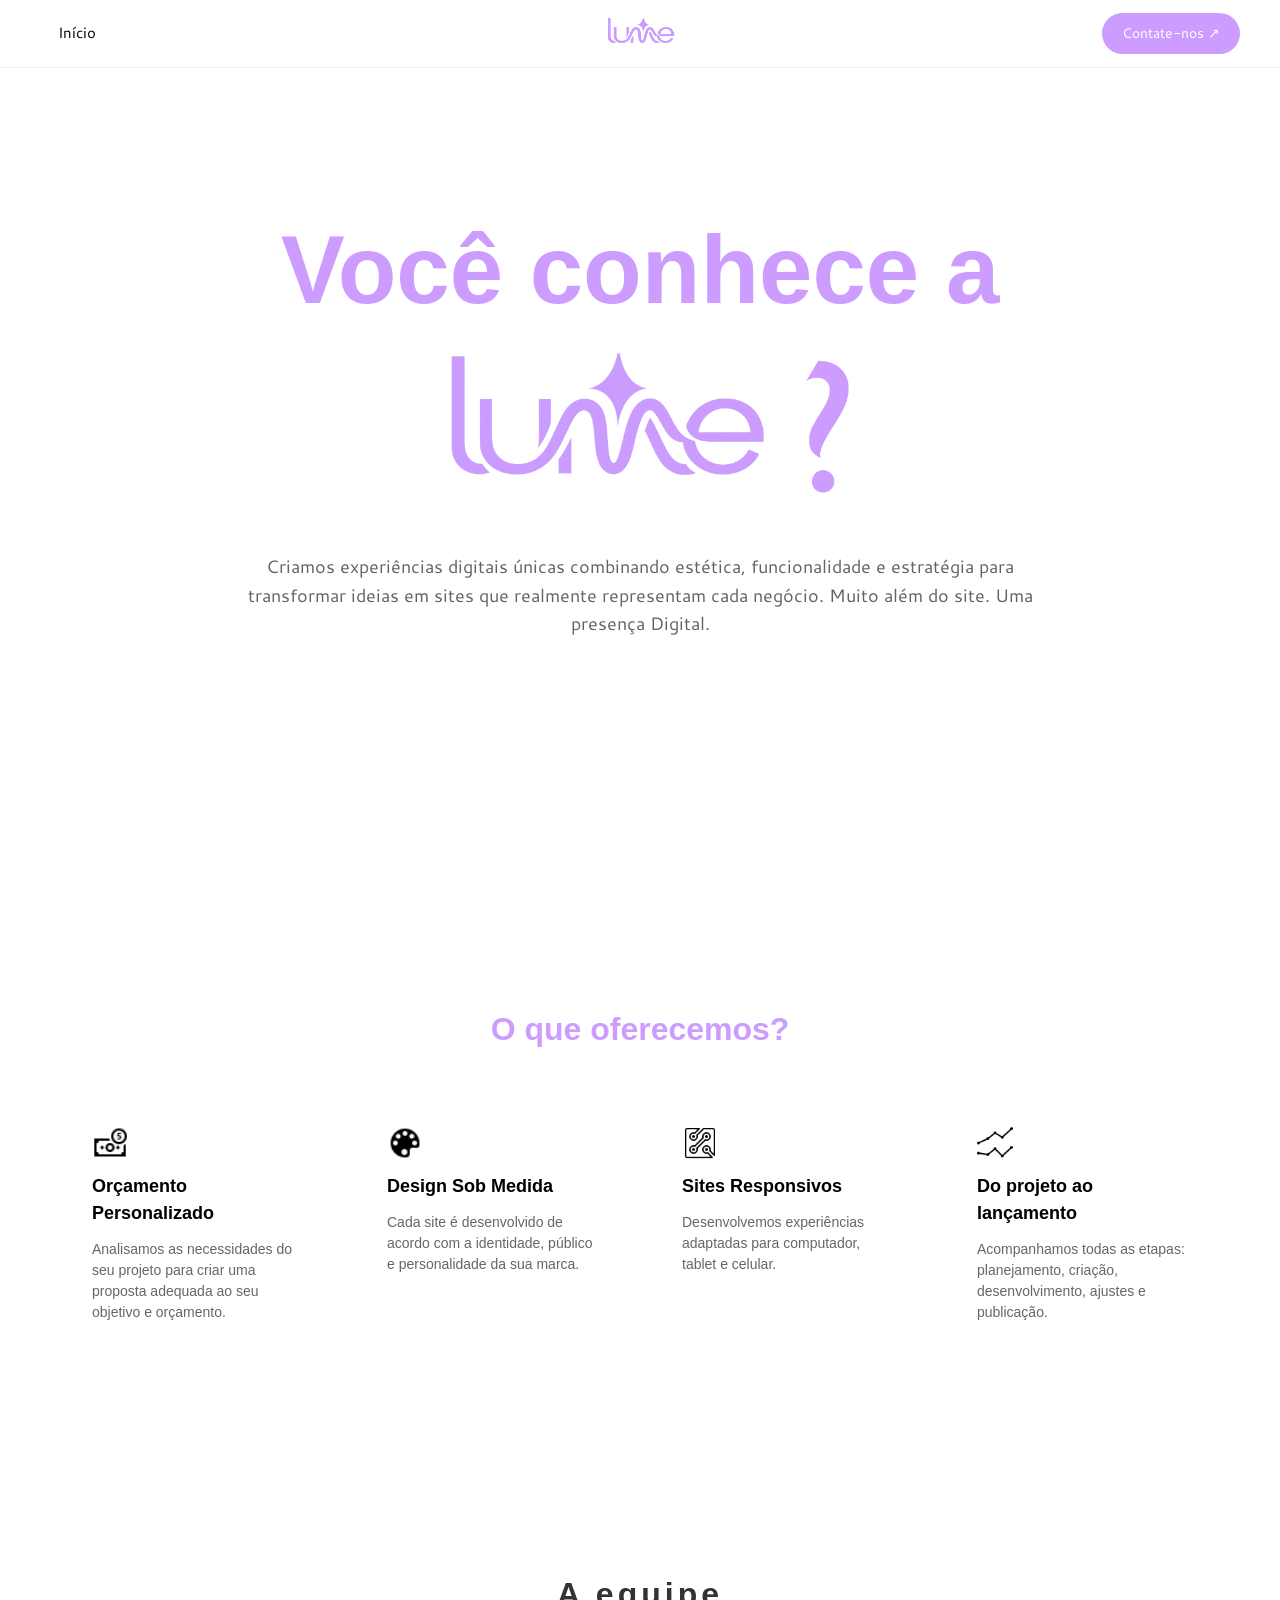
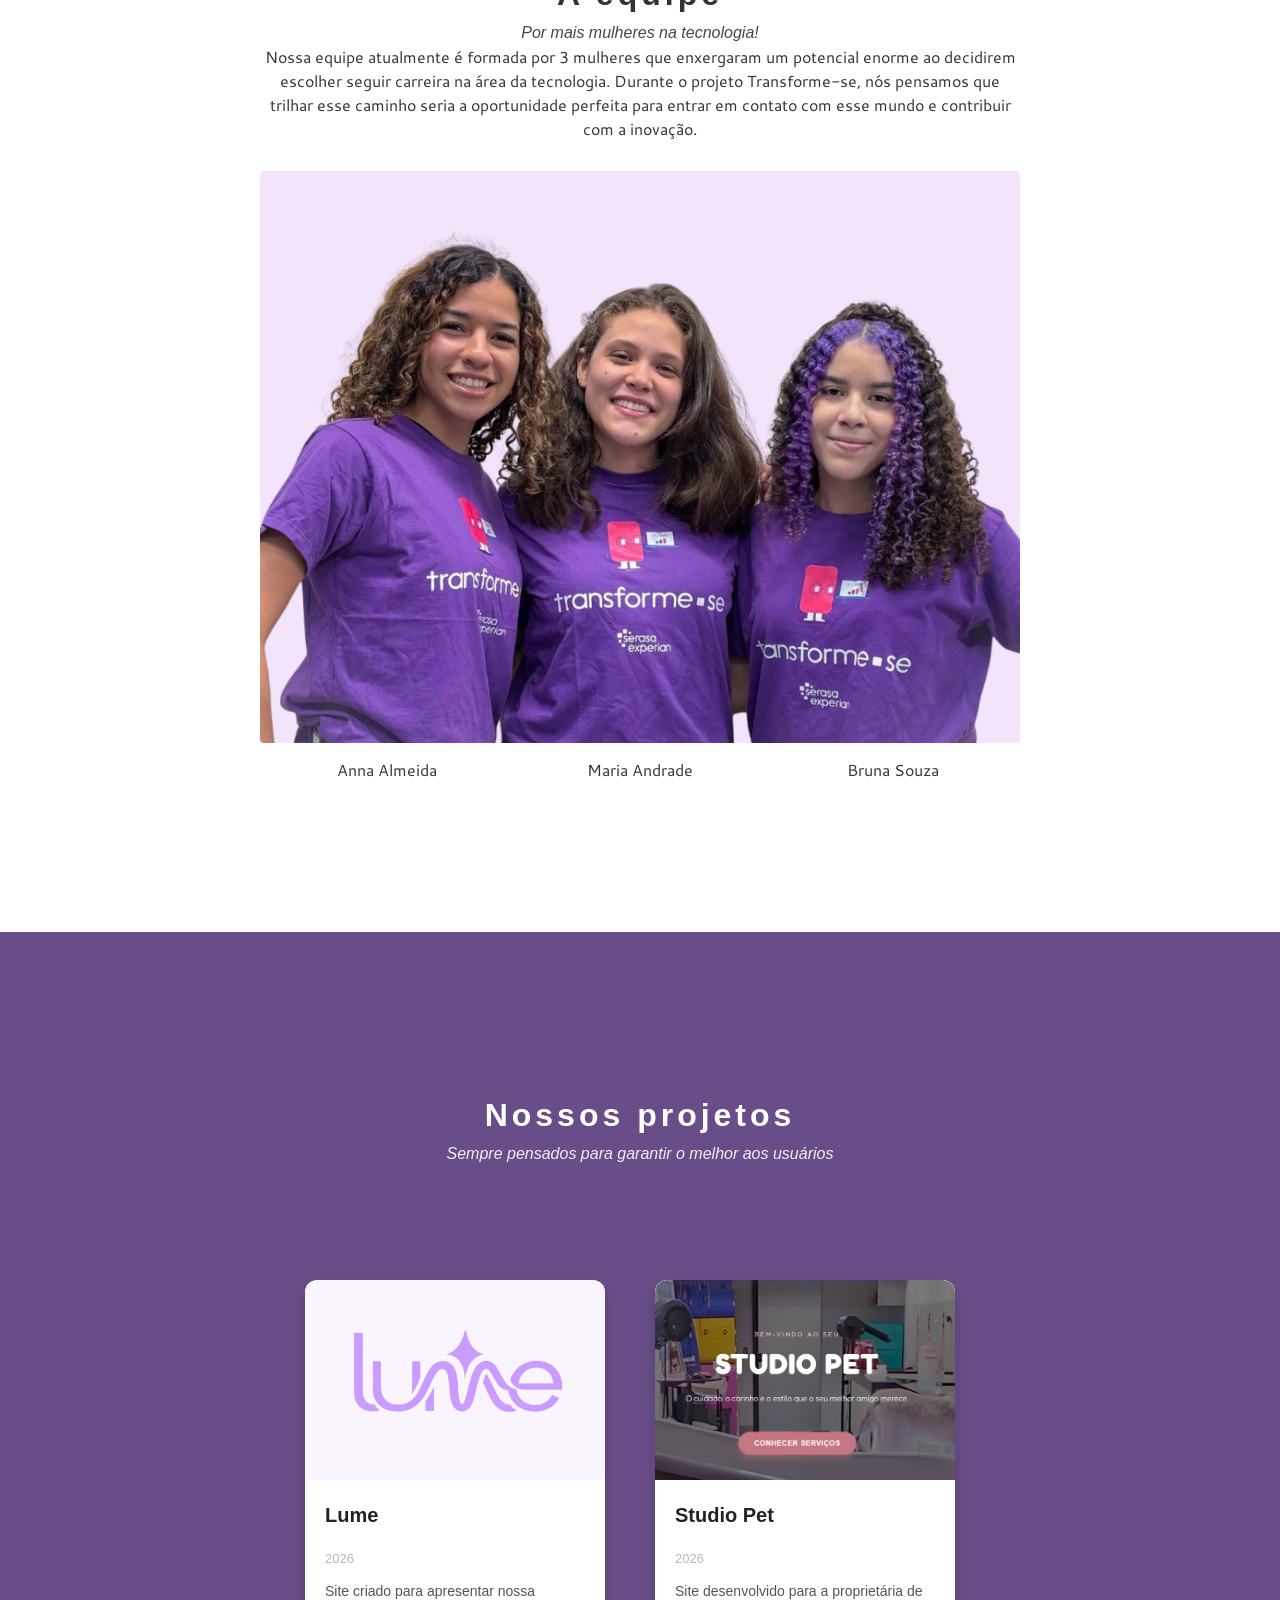
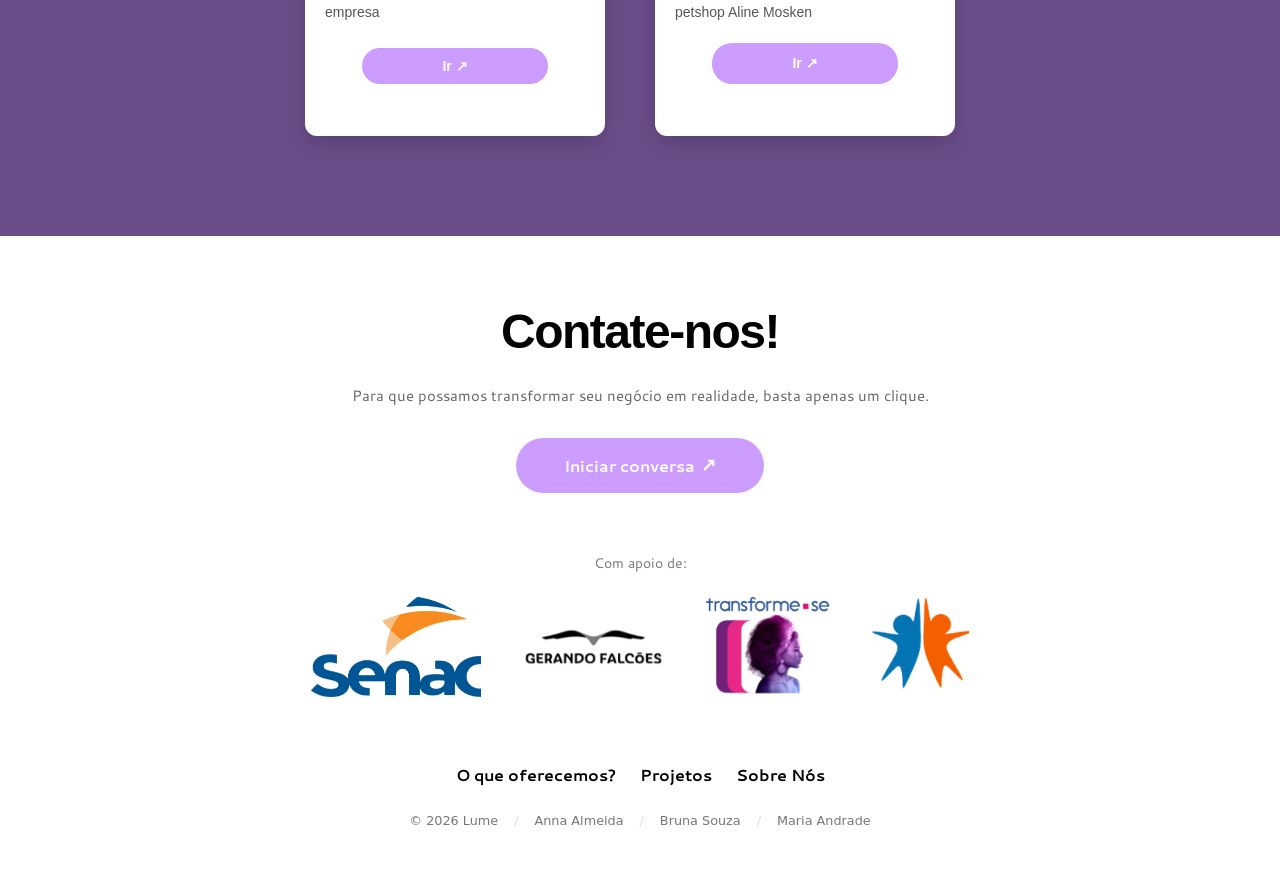
==== index.html @ e041a71d "att" ====
<!DOCTYPE html>
<html lang="pt-br">
<head>
    <meta charset="UTF-8">
    <meta name="viewport" content="width=device-width, initial-scale=1.0">
    <title>Lume</title>
    <link rel="stylesheet" href="css/band.css">
    <link rel="stylesheet" href="css/banner.css">
    <link rel="stylesheet" href="css/card.css">
    <link rel="stylesheet" href="css/contact.css">
    <link rel="stylesheet" href="css/footer.css">
    <link rel="stylesheet" href="css/navbar.css">
    <link rel="stylesheet" href="css/style.css">
    <link rel="stylesheet" href="css/tour.css">
    <link rel="stylesheet" href="css/topicos.css">
    <link rel="stylesheet" href="css/scroll.css">
    <link rel="shortcut icon" href="imagens/IMG_0453.png" type="image/x-icon">
</head>
<body>
    <header class="navbar">
        <nav class="navnav">
            <div class="nav-lado nav-esquerda">
            <a href="#home" class="nav-item">Início</a>
            </div>
            <div class="nav-logo">
                <img src="imagens/lumelogo.png" alt="">
            </div>
            <div class="nav-lado nav-direita">
            <a href="contact.html" class="nav-item1">Contate-nos &nearr;</a>
            </div>
        </nav>
    </header>
      <section id="home" class="hero">
      <div class="hero-caption">
        <h1 class="titulos titulo1">
          Você conhece a 
          <span class="logoInterroga">
            <img src="imagens/lumelogo.png" alt="Lume">
            <img src="imagens/d0b066af-da40-4470-be90-8e5a62695613.png" alt="interrogação" class="interrogacao">
          </span>
        </h1>
        <p class="textinhos">
          Criamos experiências digitais únicas combinando estética, funcionalidade e estratégia para transformar ideias em sites que realmente representam cada negócio.
Muito além do site. Uma presença Digital.
        </p>
      </div>
    </section>


      <br>
      <br>
      <br>

    <section class="seccao-topicos">
    <h2 class="titulo-topicos" id="servicos">O que oferecemos?</h2>
    
   <div class="topicos-container">

  <div class="topico">
    <img src="imagens/icons8-dinheiro-32.png" alt="Orçamento" class="topico-imagem">
    <h3>Orçamento Personalizado</h3>
    <p>Analisamos as necessidades do seu projeto para criar uma proposta adequada ao seu objetivo e orçamento.</p>
  </div>

  <div class="topico">
    <img src="imagens/icons8-paleta-de-pintura-30.png" alt="Design" class="topico-imagem">
    <h3>Design Sob Medida</h3>
    <p>Cada site é desenvolvido de acordo com a identidade, público e personalidade da sua marca.</p>
  </div>

  <div class="topico">
    <img src="imagens/icons8-circuito-50.png" alt="Responsivo" class="topico-imagem">
    <h3>Sites Responsivos</h3>
    <p>Desenvolvemos experiências adaptadas para computador, tablet e celular.</p>
  </div>

  <div class="topico">
    <img src="imagens/icons8-gráfico-de-linha-50.png" alt="Lançamento" class="topico-imagem">
    <h3>Do projeto ao lançamento</h3>
    <p>Acompanhamos todas as etapas: planejamento, criação, desenvolvimento, ajustes e publicação.</p>
  </div>

</div>
</section>

    <section id="sobre" class="section-container">
    <h2 class="section-title">A equipe</h2>
    <p class="section-subtitle">Por mais mulheres na tecnologia!</p>
    <p class="about-text">Nossa equipe atualmente é formada por 3 mulheres que enxergaram um potencial enorme ao decidirem escolher seguir carreira na área da tecnologia. Durante o projeto Transforme-se, nós pensamos que trilhar esse caminho seria a oportunidade perfeita para entrar em contato com esse mundo e contribuir com a inovação.</p>
    
    <div class="members-grid">
        <div class="member-card">
              <img src="imagens/equipe02.png" alt="">
        </div>
        
        <div class="member-names">
            <span>Anna Almeida</span>
            <span>Maria Andrade</span>
            <span>Bruna Souza</span>
        </div>
    </div>
</section>





 <section id="projetos" class="section-tour">
    <div class="section-container">
         <h2 class="section-title text-white">Nossos projetos</h2>
         <p class="section-subtitle text-white">Sempre pensados para garantir o melhor aos usuários</p>
    </div>
    <div class="places-grid">
        <div class="place-card">
            <div class="img-container">
                <img src="imagens/Design sem nome.png" alt="Lume" class="img-default">
                <img src="imagens/voceestaaqui.png" alt="Lume Hover" class="img-hover">
            </div>
            <div class="place-info">
                <h4>Lume</h4>
                <p class="place-date">2026</p>
                <p>Site criado para apresentar nossa empresa</p>
                <button class="btn">Ir &nearr;</button>
            </div>
        </div>

        <div class="place-card">
            <div class="img-container">
                <img src="imagens/studiopetlogo.png" alt="Studio Pet" class="img-default">
                <img src="imagens/Mídia.jpg" alt="Studio Pet Hover" class="img-hover">
            </div>
            <div class="place-info">
                <h4>Studio Pet</h4>
                <p class="place-date">2026</p>
                <p>Site desenvolvido para a proprietária de petshop Aline Mosken </p>
                <a href="https://madumariaa.github.io/PI-Senac-Transforme-se/" class="btn">Ir &nearr;</a>
            </div>
        </div>
    </div>
</section>
        </div>
    </section>
   
    </section>
    <footer class="footer-container">
 
  <div class="cta-section">
    <h2 class="title">Contate-nos!</h2>
    <p class="subtitle">
      Para que possamos transformar seu negócio em realidade, basta apenas um clique.
    </p>
    <a href="contact.html" class="btn-chat">
      Iniciar conversa <span class="arrow">↗</span>
    </a>
  </div>


  <div class="sponsors-section">
    <p class="sponsors-title">Com apoio de:</p>
    <div class="sponsors-logos">
     
      <a href="https://www.sp.senac.br/">
  <img src="imagens/Senac_logo.svg.webp" alt="Senac">
      </a>

      <a href="https://doe.gerandofalcoes.com">
  <img src="imagens/Design-sem-nome-40.png" alt="Gerando Falcões">
      </a>

      <a href="https://www.serasaexperian.com.br/transforme-se/">
  <img src="imagens/transforme-se-banner.webp" alt="Transforme-se">
      </a>

      <a href="https://www.vivendadacrianca.com.br/">
  <img src="imagens/logo.png" alt="Vivenda da Criança">
      </a>

    </div>
  </div>

 

  <nav class="footer-nav">
    <a href="#servicos">O que oferecemos?</a>
    <a href="#projetos">Projetos</a>
    <a href="#sobre">Sobre Nós</a>
  </nav>

    <footer class="footer-bar">
      <p class="copyright">© 2026 Lume</p>
      <span class="separator">/</span>
      <div class="credits">
        <a href="https://www.linkedin.com/in/anna-vit%C3%B3ria" target="_blank" rel="noopener noreferrer">Anna Almeida</a>
        <a href="https://www.linkedin.com/in/bruna-souza-ba2079432?utm_source=share_via&utm_content=profile&utm_medium=member_ios" target="_blank" rel="noopener noreferrer">Bruna Souza</a>
        <a href="https://www.linkedin.com/in/madu-la/" target="_blank" rel="noopener noreferrer">Maria Andrade</a>
      </div>
    </footer>

</footer>
</body>
</html>
---- css/band.css ----
.section-container {
    max-width: 800px;
    margin: auto;
    padding: 64px 16px;
    text-align: center;
}

.section-title {
    text-align: center;
    letter-spacing: 4px;
    font-size: 30px;
    font-weight: 400;
    font-weight: bold;
}

.section-subtitle {
    text-align: center;
    font-style: italic;
    opacity: 0.6;
    margin: 15px 0;
}

.about-text {
    margin-bottom: 30px;
}

.member-card {
    position: relative;
    width: 100%;
    margin-top: 15px;
    border-radius: 4px;
    overflow: hidden;
    background: none;
}

.member-card img {
    width: 100%;
    height: auto;
    display: block;
    object-fit: cover;
}

.member-card::after {
    content: "";
    position: absolute;
    top: 0;
    left: 0;
    width: 100%;
    height: 100%;
    background: url("../imagens/equipe01.png") no-repeat center / cover;
    opacity: 0;
    transition: opacity 0.4s ease-in-out;
}

.member-card:hover::after {
    opacity: 1;
}

.member-names {
    display: flex;
    justify-content: space-between;
    margin-top: 15px;
}

.member-names span {
    flex: 1;
    text-align: center;
    font-size: 16px;
    font-weight: 500;
}

/* mobile */
@media (max-width: 768px) {
    .section-container {
        padding: 32px 16px;
    }

    .member-names span {
        font-size: 14px;
    }
}
---- css/banner.css ----
.hero {
  background-size: cover;
  min-height: 85vh;
  display: flex;
  justify-content: center;
  align-items: center;
  padding: 60px 20px;
}

.hero-caption {
  color: #000000;
  text-align: center;
  max-width: 1200px;
  width: 100%;
}

.titulos {
  color: #CC9CFF;
  font-family: Arial, sans-serif;
  text-align: center;
}

.titulo1 {
  font-size: 96px;
  margin: 0 0 10px 0;
  line-height: 1.1;
  font-weight: bold;
}

.logoInterroga {
  font-family: Arial, sans-serif;
  color: #CC9CFF;
  display: flex;
  justify-content: center;
  align-items: center;
  gap: 16px;
}

.logoInterroga img:not(.interrogacao) {
  height: 200px;
  width: auto;
  display: block;
}

.logoInterroga img.interrogacao {
  height: 140px; 
  width: auto;
  display: block;
}

.textinhos {
  color: #636363;
  font-size: 18px;
  max-width: 850px;
  margin: 25px auto 0;
  line-height: 1.6;
  text-align: center;
}


/* mobile section */

@media screen and (max-width: 768px) {
  .hero {
    min-height: auto;
    padding: 40px 16px;
  }

  .titulo1 {
    font-size: 32px;
    margin-bottom: 8px;
  }

  .logoInterroga {
    gap: 8px;
    margin: 8px auto;
  }

  .logoInterroga img:not(.interrogacao) {
    height: 80px;
  }

  .logoInterroga img.interrogacao {
    height: 50px;
  }

  .textinhos {
    font-size: 14px;
    margin-top: 16px;
    padding: 0 10px;
  }
}
---- css/card.css ----
.places-grid{
    max-width: 800px;
    margin: auto;
    display: flex;
    gap: 16px;
}

.place-card{
    background-color: #fff;
    color: #000;
    width: 300px;
}

.place-card img{
    width: 100%;
}

.place-card img:hover{
    opacity: 0.6;
}

.place-info{
    padding: 15px;
}

.place-date{
    opacity: 0.6;
    margin: 15px 0;
}

.btn{
    background-color: #000;
    color: #fff;
    border: none;
    padding: 8px 16px;
    margin-top: 15px;
    cursor: pointer;
    text-decoration: none;
}

.btn:hover{
    background-color: #ccc;
    color: #000;
}
---- css/contact.css ----
* {
  box-sizing: border-box;
  margin: 0;
  padding: 0;
}

body {
  font-family: Arial, sans-serif;
  background-color: #ffffff;
  color: #333333;
}

.container {
  max-width: 1200px;
  margin: 0 auto;
  padding: 80px 20px;
  text-align: center;
}

.titulo {
  font-size: 64px;
  color: #000000;
  margin-bottom: 8px;
}

.subtitulo {
  font-size: 15px;
  color: #666666;
  margin-bottom: 40px;
}

.cartao-contato {
  display: flex;
  gap: 40px;
  align-items: flex-start;
}

.infoContato {
  flex: 1;
  padding: 32px;
  border-radius: 5px;
  transition: background-color 0.3s ease, transform 0.3s ease;
}

.infoContato:hover{
    background-color: #694D88;
    transform: scale(1.05)
}

.infoContato:hover p{
    color: #ffffff;
}
.infoContato p {
  font-size: 14px;
  color: #555555;
  margin-bottom: 12px;
  line-height: 1.5;
}

.infoContato p:last-child {
  margin-bottom: 0;
}

.formulario {
  flex: 2;
  display: flex;
  flex-direction: column;
  gap: 16px;
}

.form-row {
  display: flex;
  gap: 16px;
}

.form-row input {
  flex: 1;
}

.formulario input {
  width: 100%;
  padding: 14px 16px;
  font-size: 14px;
  border: 1px solid #e0e0e0;
  border-radius: 5px;
  outline: none;
  transition: border-color 0.3s ease, box-shadow 0.3s ease;
}

.formulario input:focus {
  border-color: #694D88;
  box-shadow: 0 0 0 2px #694D88;;
}

.btn {
  background-color: #CC9CFF;
  width: 75%;
  margin: auto;
  margin-bottom: 32px;
  color: #ffffff;
  border: none;
  padding: 14px 28px;
  font-size: 14px;
  font-weight: bold;
  border-radius: 50px;
  cursor: pointer;
  transition: background-color 0.3s ease, color 0.3s ease;
}

.btn-right {
  align-self: flex-end;
}

.btn:hover {
  background-color: #694D88; 
  color: #ffffff;
}

@media (max-width: 768px) {
  .contact-grid {
    flex-direction: column;
  }
  
  .form-row {
    flex-direction: column;
  }

  .btn-right {
    width: 100%;
  }
}

.link-email {
  color: #CC9CFF;
  font-weight: bold;
  transition: color 0.3s ease, text-decoration 0.3s ease;
  cursor: pointer;
}

.link-email:hover {
  color: #111111;
  text-decoration: underline;
}
---- css/footer.css ----
@import url('https://fonts.googleapis.com/css2?family=Plus+Jakarta+Sans:wght@400;500;700;800&display=swap');

body {
  margin: 0;
  padding: 0;
  font-family: 'Plus Jakarta Sans', sans-serif;
  background-color: #ffffff;
}

.footer-container {
  display: flex;
  flex-direction: column;
  align-items: center;
  justify-content: center;
  padding: 60px 20px 40px;
  background-color: #ffffff;
  color: #1a1a1a;
  text-align: center;
}

.cta-section {
  display: flex;
  flex-direction: column;
  align-items: center;
  max-width: 600px;
  margin-bottom: 60px;
}

.cta-section .title {
  font-size: 3rem;
  font-family: Arial, sans-serif;
  letter-spacing: -1.5px;
  margin: 0 0 16px 0;
  color: #000000;
}

.cta-section .subtitle {
  font-size: 0.95rem;
  color: #666666;
  margin: 0 0 32px 0;
  line-height: 1.5;
}

.btn-chat {
  display: inline-flex;
  align-items: center;
  justify-content: center;
  gap: 6px;
  background-color: #CC9CFF;
  color: #ffffff;
  font-size: 1rem;
  font-weight: 700;
  padding: 14px 48px;
  border-radius: 50px;
  text-decoration: none;
  transition: background-color 0.3s ease, transform 0.2s ease;
}

.btn-chat:hover {
  background-color: #694D88;
  transform: translateY(-1px);
}

.btn-chat .arrow {
  font-size: 1.1rem;
}

.sponsors-section {
  display: flex;
  flex-direction: column;
  align-items: center;
  margin-bottom: 60px;
}

.sponsors-title {
  font-size: 0.85rem;
  color: #777777;
  margin-bottom: 24px;
}

.sponsors-logos {
  display: flex;
  align-items: center;
  justify-content: center;
  gap: 40px;
  flex-wrap: wrap; 
}

.sponsors-logos img {
  max-height: 100px;
  width: auto;
  object-fit: contain;
  cursor: pointer;
  
  transition: transform 0.4s cubic-bezier(0.25, 1, 0.5, 1), 
  filter 0.4s cubic-bezier(0.25, 1, 0.5, 1);
  
  will-change: transform;
  backface-visibility: hidden;
}

.sponsors-logos img:hover {
  transform: translateY(-4px) scale(1.05);
}

.footer-nav {
  display: flex;
  gap: 24px;
  align-items: center;
}

.footer-nav a {
  text-decoration: none;
  color: #000000;
  font-weight: 700;
  font-size: 1rem;
  transition: color 0.2s ease;
}

.footer-nav a:hover {
  color: #c89bfa;
}

@media (max-width: 600px) {
  .cta-section .title {
    font-size: 2.2rem;
  }
  
  .sponsors-logos {
    gap: 20px;
  }
  
  .sponsors-logos img {
    max-height: 45px;
  }

  .footer-nav {
    flex-direction: column;
    gap: 16px;
  }
}

.footer-bar {
  display: flex;
  justify-content: center; /* Centraliza todo o bloco no meio da tela */
  align-items: center;
  gap: 16px;              /* Espaço entre copyright, barra e equipe */
  padding: 24px;
  width: 100%;
  font-family: system-ui, -apple-system, sans-serif;
  font-size: 0.8rem;
  color: #777777;
}

.copyright {
  margin: 0;
}

.separator {
  color: #dddddd;
}

.credits {
  display: flex;
  gap: 16px;
  align-items: center;
}

.credits a {
  color: #777777;
  text-decoration: none;
  transition: color 0.2s ease;
}

.credits a:hover {
  color: #111111;
}

.credits a:not(:last-child)::after {
  content: "/";
  margin-left: 16px;
  color: #dddddd;
  pointer-events: none;
}

/* mobile */

@media (max-width: 600px) {
  .footer-bar {
    flex-direction: column;
    gap: 12px;
  }
  
  .separator {
    display: none;
  }
  
  .credits {
    flex-wrap: wrap;
    justify-content: center;
  }
}
---- css/navbar.css ----
.navbar {
    background-color: rgba(255, 255, 255, 0.95);
    backdrop-filter: blur(8px);
    padding: 12px 20px;
    position: sticky;
    top: 0;
    width: 100%;
    z-index: 1000;
    border-bottom: 1px solid #f0f0f0;
}

.navnav {
    width: 100%;
    max-width: 1200px;
    margin: 0 auto;
    display: flex;
    justify-content: space-between;
    align-items: center;
}

.nav-item {
    color: #000000;
    padding: 10px 18px;
    text-decoration: none;
    font-size: 15px;
    background: transparent;
    border: none;
    border-radius: 40px;
    cursor: pointer;
    transition: all 0.3s cubic-bezier(0.25, 0.8, 0.25, 1);
}

.nav-item:hover {
    color: #ffffff;
    background-color: #694D88;
}

.nav-item1 {
    color: #ffffff;
    background-color: #CC9CFF;
    padding: 10px 20px;
    text-decoration: none;
    font-size: 14px;
    border-radius: 40px;
    cursor: pointer;
    display: inline-block;
    transition: all 0.3s cubic-bezier(0.25, 0.8, 0.25, 1);
    white-space: nowrap;
}

.nav-item1:hover {
    background-color: #694D88;
}

.nav-lado {
    flex: 1;
    display: flex;
    align-items: center;
}

.nav-direita {
    justify-content: flex-end;
}

.nav-logo {
    display: flex;
    justify-content: center;
    align-items: center;
}

.nav-logo img {
    height: 42px;
    width: auto;
    display: block;
}

/* mobile */
@media (max-width: 768px) {
    .navbar {
        padding: 10px 16px;
    }

    .navnav {
        flex-direction: row; 
        justify-content: space-between;
        align-items: center;
    }

    .nav-esquerda {
        flex: initial;
    }

    .nav-item {
        padding: 6px 12px;
        font-size: 14px;
    }

    .nav-logo img {
        height: 34px;
    }

    .nav-direita {
        flex: initial;
    }

    .nav-item1 {
        padding: 8px 14px;
        font-size: 13px;
    }
}
---- css/style.css ----
@import url('https://fonts.googleapis.com/css2?family=Cantarell:ital,wght@0,400;0,700;1,400;1,700&display=swap');


* {
margin: 0;
    padding: 0;
    box-sizing: border-box;
}
 
html{
    scroll-behavior: smooth;
}
 
body{

    line-height: 1.5;
    font-family: "Cantarell", sans-serif;
}

html {
  scroll-behavior: smooth;
}

*, *::before, *::after {
  box-sizing: border-box;
}

section, 
.section-tour, 
.hero, 
.container-solucao {
  padding: 100px 20px !important;
  margin: 0 auto !important;
}

.section-container,
.container-titulos,
.hero-caption {
  margin-bottom: 50px !important;
}

.section-title,
.titulo-solucao,
.titulos {
  margin-top: 0;
  margin-bottom: 12px;
  line-height: 1.2;
}

.section-subtitle,
.subtitulo-solucao {
  margin-top: 0;
  margin-bottom: 0;
}

/* mobile */

@media screen and (max-width: 768px) {
  section, 
  .section-tour, 
  .hero, 
  .container-solucao {
    padding: 60px 16px !important;
  }

  .section-container,
  .container-titulos,
  .hero-caption {
    margin-bottom: 30px !important;
  }
}
---- css/tour.css ----
.section-tour {
    background-color: #694D88;
    color: #fff;
    padding: 60px 20px;
}

.section-container {
    text-align: center;
    margin-bottom: 40px;
}

.section-title {
    font-size: 32px;
    margin-bottom: 8px;
    font-family: Arial, sans-serif;
}

.section-subtitle {
    font-family: Arial, sans-serif;
    font-size: 16px;
    opacity: 0.9;
}

.text-white {
    color: #ffffff;
}

.places-grid {
    display: grid;
    grid-template-columns: repeat(auto-fit, minmax(280px, 320px));
    gap: 30px;
    justify-content: center;
    max-width: 1200px;
    margin: 0 auto;
}

h4{
    color: #333333;
}

.place-card {
    font-family: Arial, sans-serif;
    color: #333333;
    background-color: #ffffff;
    border-radius: 12px;
    overflow: hidden;
    box-shadow: 0 8px 20px rgba(0, 0, 0, 0.15);
    display: flex;
    flex-direction: column;
    transition: transform 0.3s ease, box-shadow 0.3s ease;
}

.place-card:hover {
    transform: translateY(-5px);
    box-shadow: 0 12px 25px rgba(0, 0, 0, 0.25);
}

.img-container {
    width: 100%;
    height: 200px;
    position: relative;
    overflow: hidden;
    border-top-left-radius: 12px;
    border-top-right-radius: 12px;
}

.img-container img {
    width: 100%;
    height: 100%;
    object-fit: cover;
    display: block;
    position: absolute;
    top: 0;
    left: 0;
    border-top-left-radius: 12px;
    border-top-right-radius: 12px;
    transition: opacity 0.3s ease;
}

.img-container .img-default {
    opacity: 1;
    z-index: 1;
}

.img-container .img-hover {
    opacity: 0;
    z-index: 2;
}

.place-card:hover .img-hover {
    opacity: 1;
}

.place-card:hover .img-default {
    opacity: 0;
}

.place-info {
    padding: 20px;
    display: flex;
    flex-direction: column;
    flex-grow: 1; 
}

.place-info h4 {
    font-size: 20px;
    margin: 0 0 4px 0;
    color: #222;
}

.place-date {
    font-size: 13px;
    color: #888;
    margin-bottom: 12px;
}

.place-info p:not(.place-date) {
    font-size: 14px;
    line-height: 1.5;
    color: #555;
    margin-bottom: 20px;
    flex-grow: 1; 
}

.btn {
    background-color: #CC9CFF;
    color: #ffffff;
    border: none;
    padding: 10px 80px;
    border-radius: 20px;
    font-weight: bold;
    cursor: pointer;
    font-size: 14px;
    display: inline-block;
    width: fit-content;
    align-self: flex-start; 
    text-decoration: none;
    transition: background-color 0.2s ease;
}

.btn:hover {
    background-color: #b57bee;
}
---- css/topicos.css ----
.seccao-topicos {
    height: auto;
    text-align: center;
}

.titulo-topicos {
    color: #CC9CFF;
    font-family: Arial, sans-serif;
    font-size: 32px;
    margin-bottom: 20px;
}

.topicos-container {
    display: flex;
    justify-content: space-between;
    gap: 20px;
    max-width: 1200px;
    margin: 0 auto;
    padding: 20px;
    font-family: Arial, sans-serif;
}

.topico {
    flex: 1;
    padding: 32px;
    border-radius: 8px;
    transition: background-color 0.3s ease, transform 0.3s ease;
    text-align: left;
}

.topico:hover {
    background-color: #CC9CFF;
}

.topico-imagem {
    width: 36px;       
    height: 36px;
    margin-bottom: 12px;
    display: block;
}

.topico h3 {
    font-size: 18px;
    color: #000;
    margin-bottom: 12px;
    transition: color 0.3s ease;
}

.topico p {
    font-size: 14px;
    color: #666;
    line-height: 1.5;
    margin: 0;
    transition: color 0.3s ease; 
}

.topico:hover h3,
.topico:hover p {
    color: #ffffff;
}

.topico:hover .topico-imagem {
    filter: brightness(0) invert(1);
}


/* mobile */

@media screen and (max-width: 768px) {
    .seccao-topicos {
        margin-top: 40px;
        padding: 0 16px;
    }

    .titulo-topicos {
        font-size: 26px;
    }

    .topicos-container {
        flex-direction: column;
        gap: 16px;
        padding: 10px 0;
    }

    .topico {
        padding: 24px 20px;
        background-color: #faf8fc;
        border: 1px solid #f0e6fa;
        border-radius: 12px;
        text-align: center;
        display: flex;
        flex-direction: column;
        align-items: center;
    }

    .topico-imagem {
        margin: 0 auto 12px auto;
    }
}
---- css/scroll.css ----
::-webkit-scrollbar {
  width: 8px;
  height: 5px;
}

::-webkit-scrollbar-track {
  background: #f1f1f1;
}

::-webkit-scrollbar-thumb {
  background: #CC9CFF;
  border-radius: 1px;
}

::-webkit-scrollbar-thumb:hover {
  background: #b17bee;
}
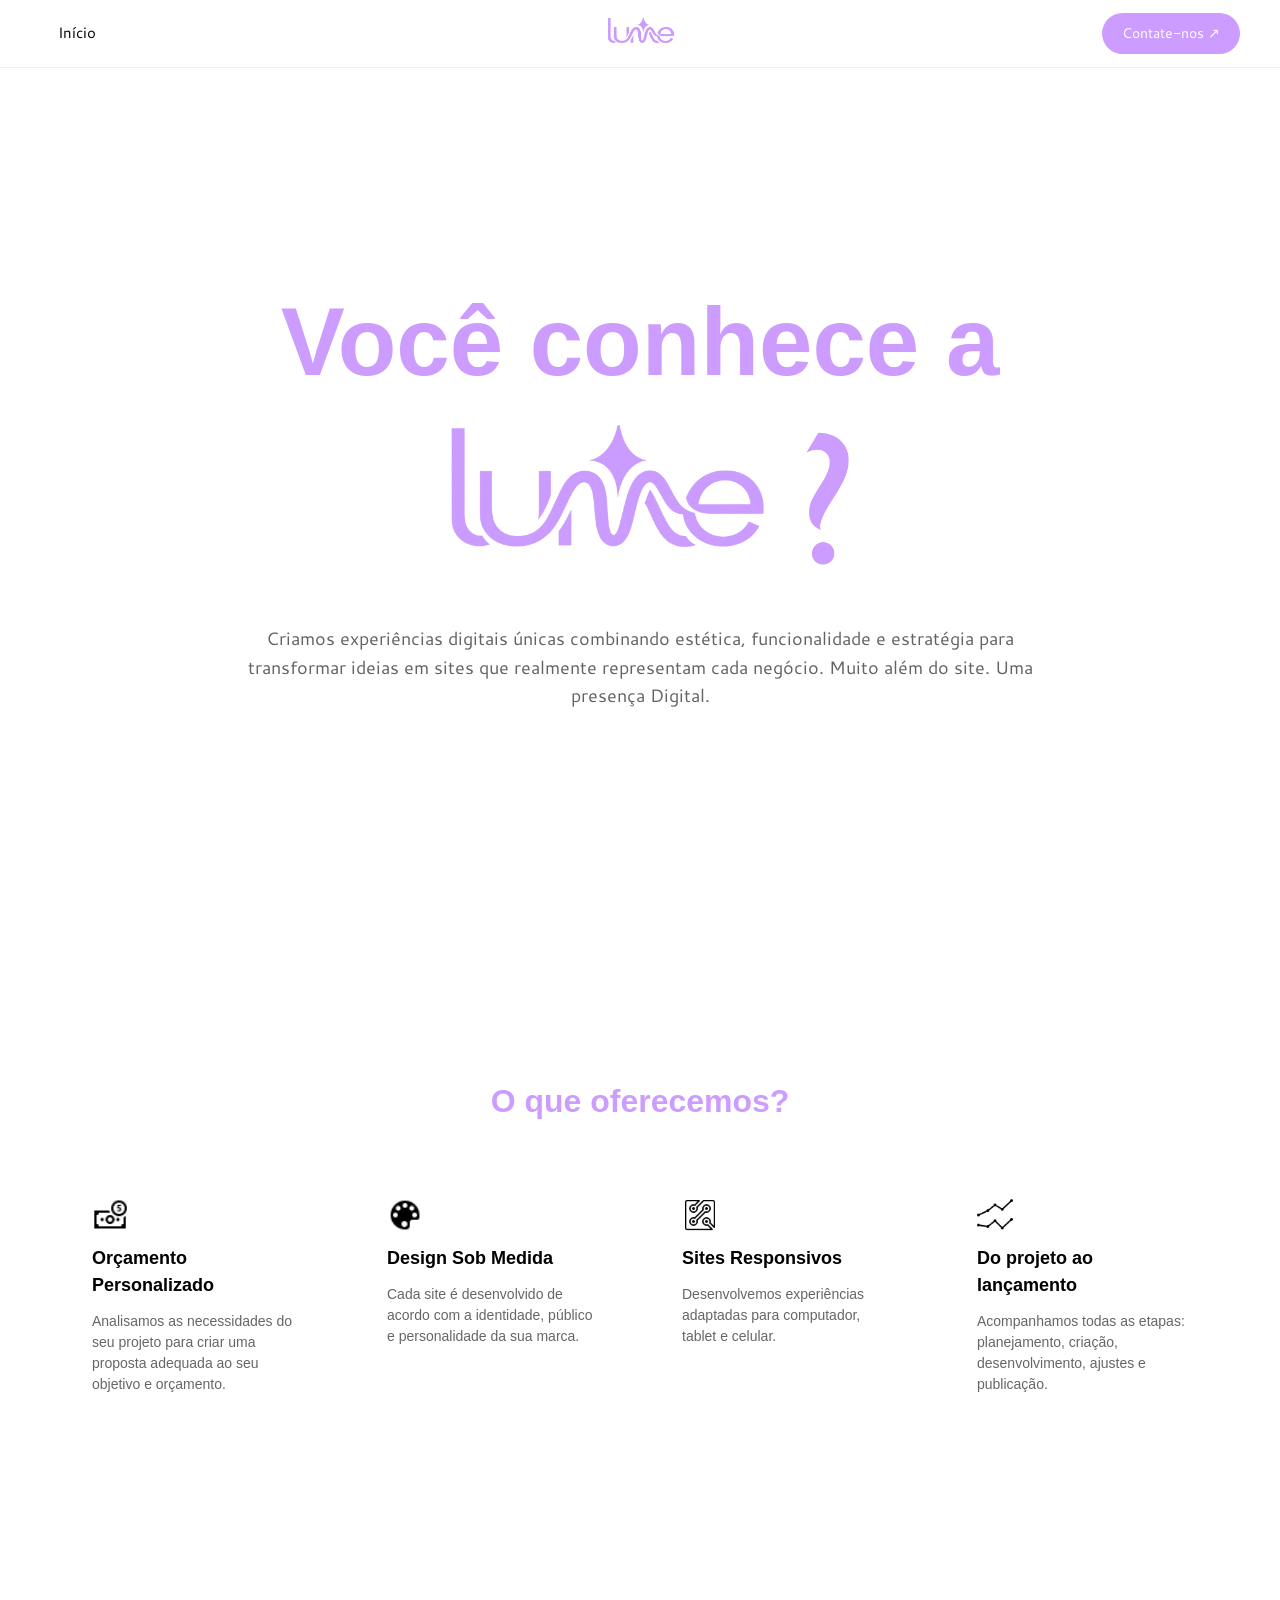
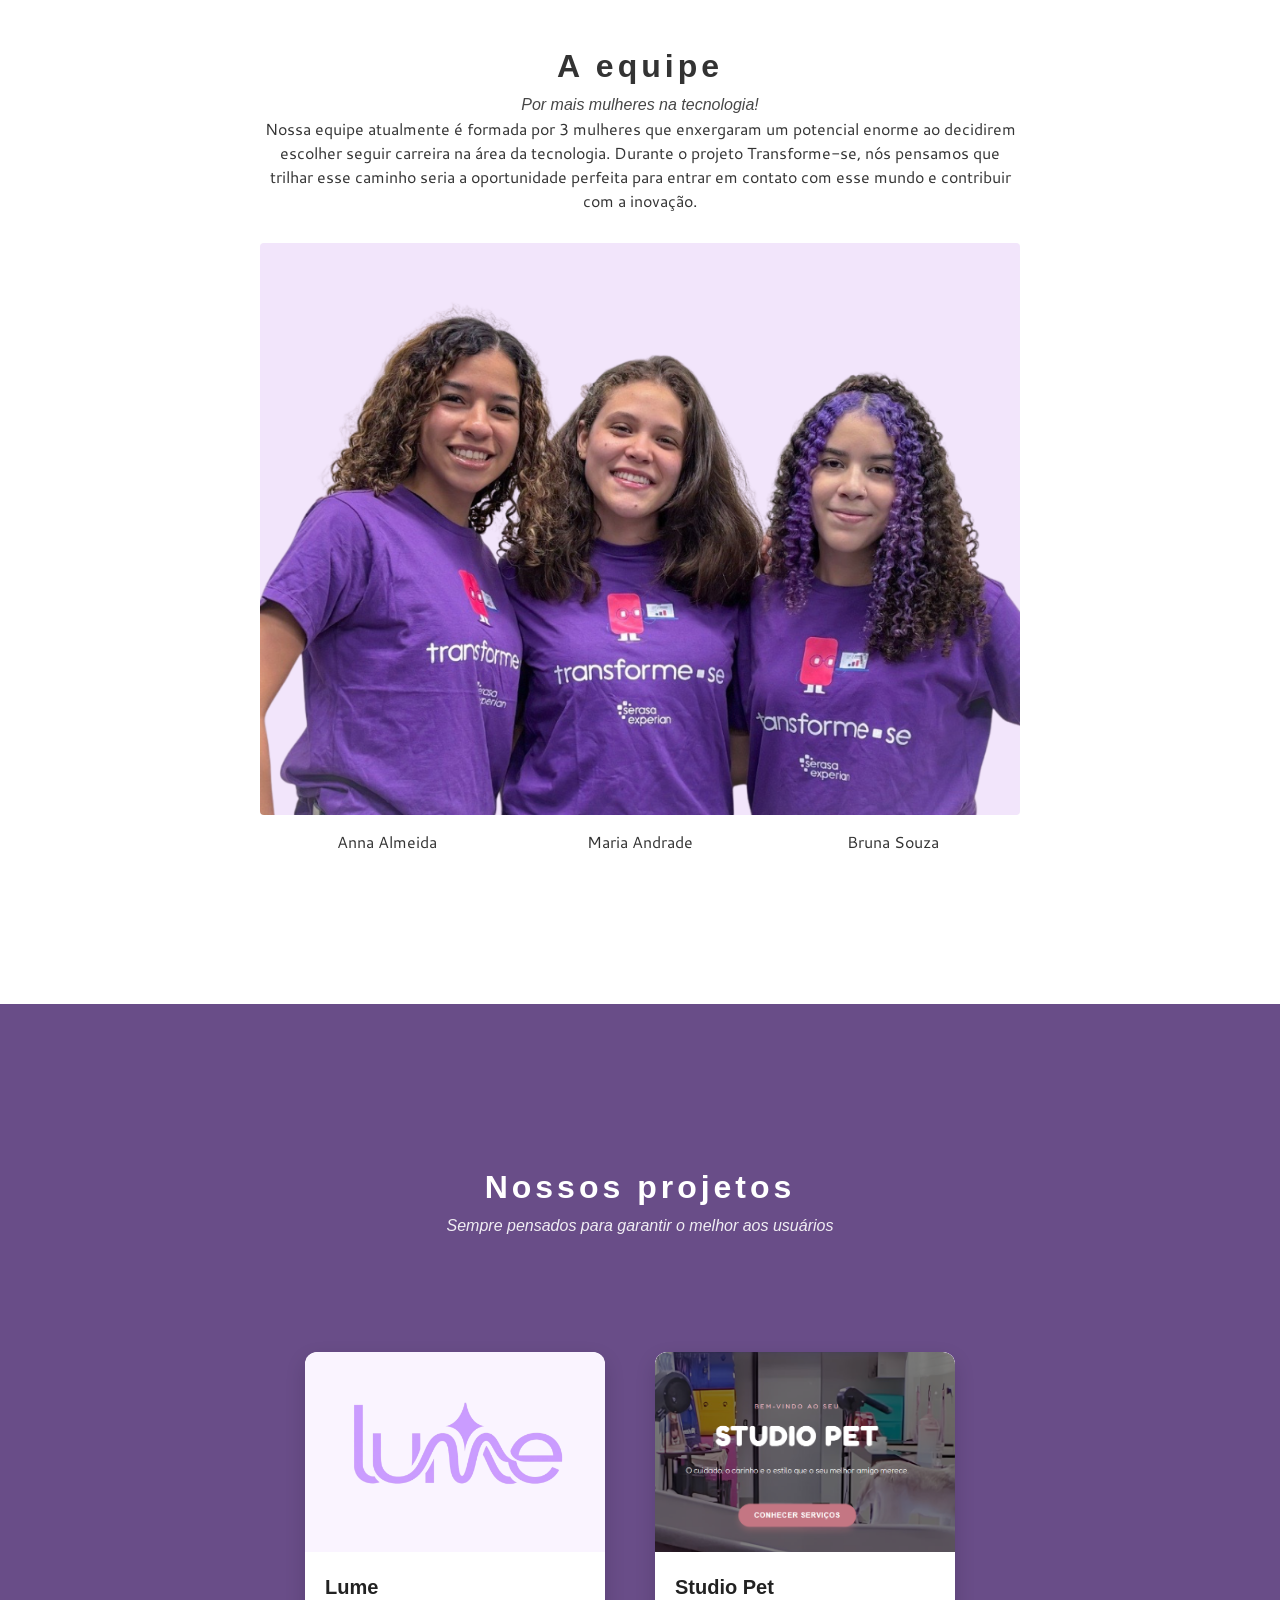
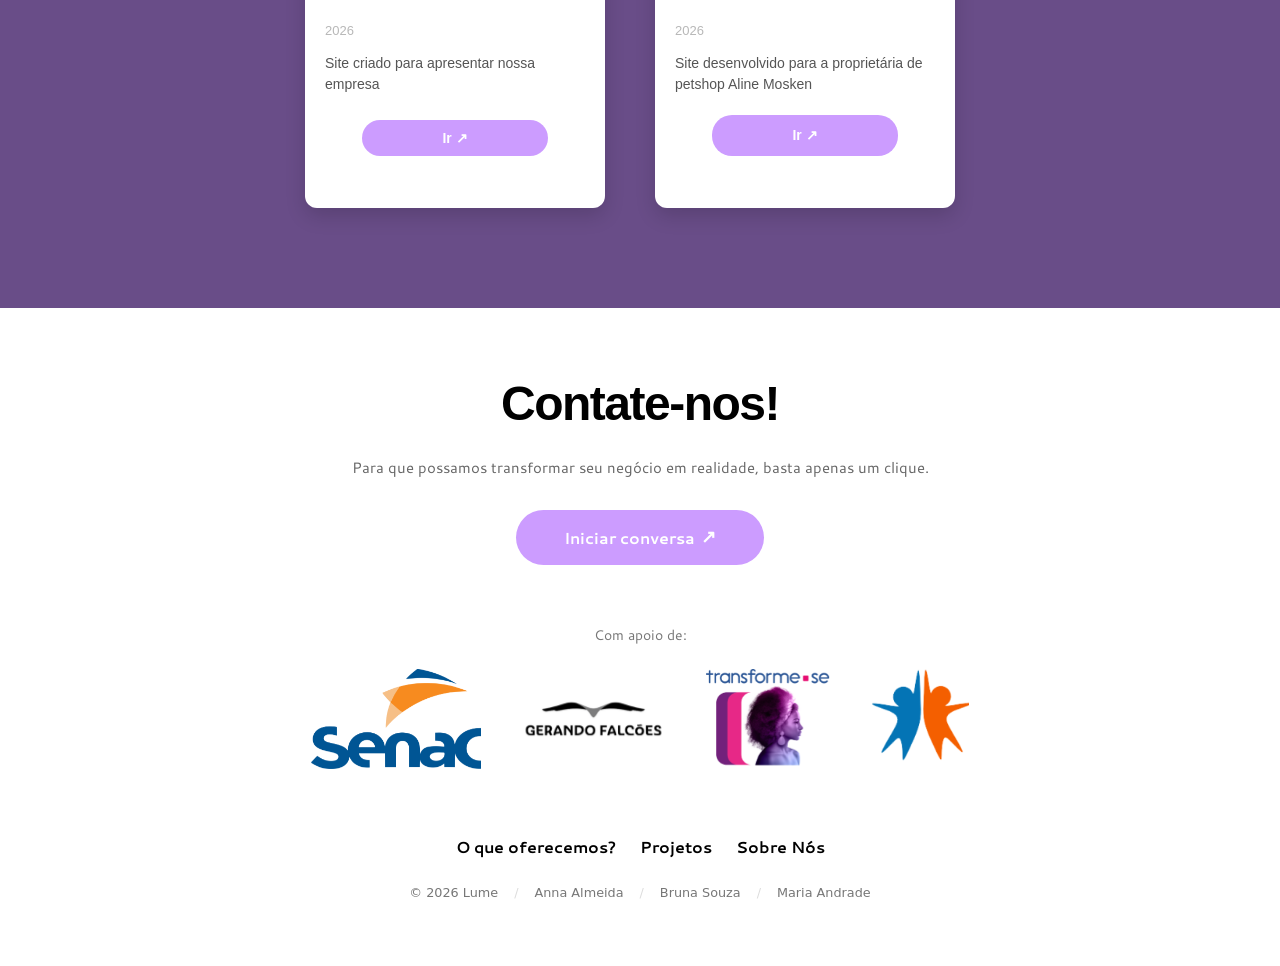
==== commit 34f82428: "att" ====
--- a/index.html
+++ b/index.html
@@ -30,6 +30,10 @@
             </div>
         </nav>
     </header>
+      <br>
+      <br>
+      <br>
+      
       <section id="home" class="hero">
       <div class="hero-caption">
         <h1 class="titulos titulo1">
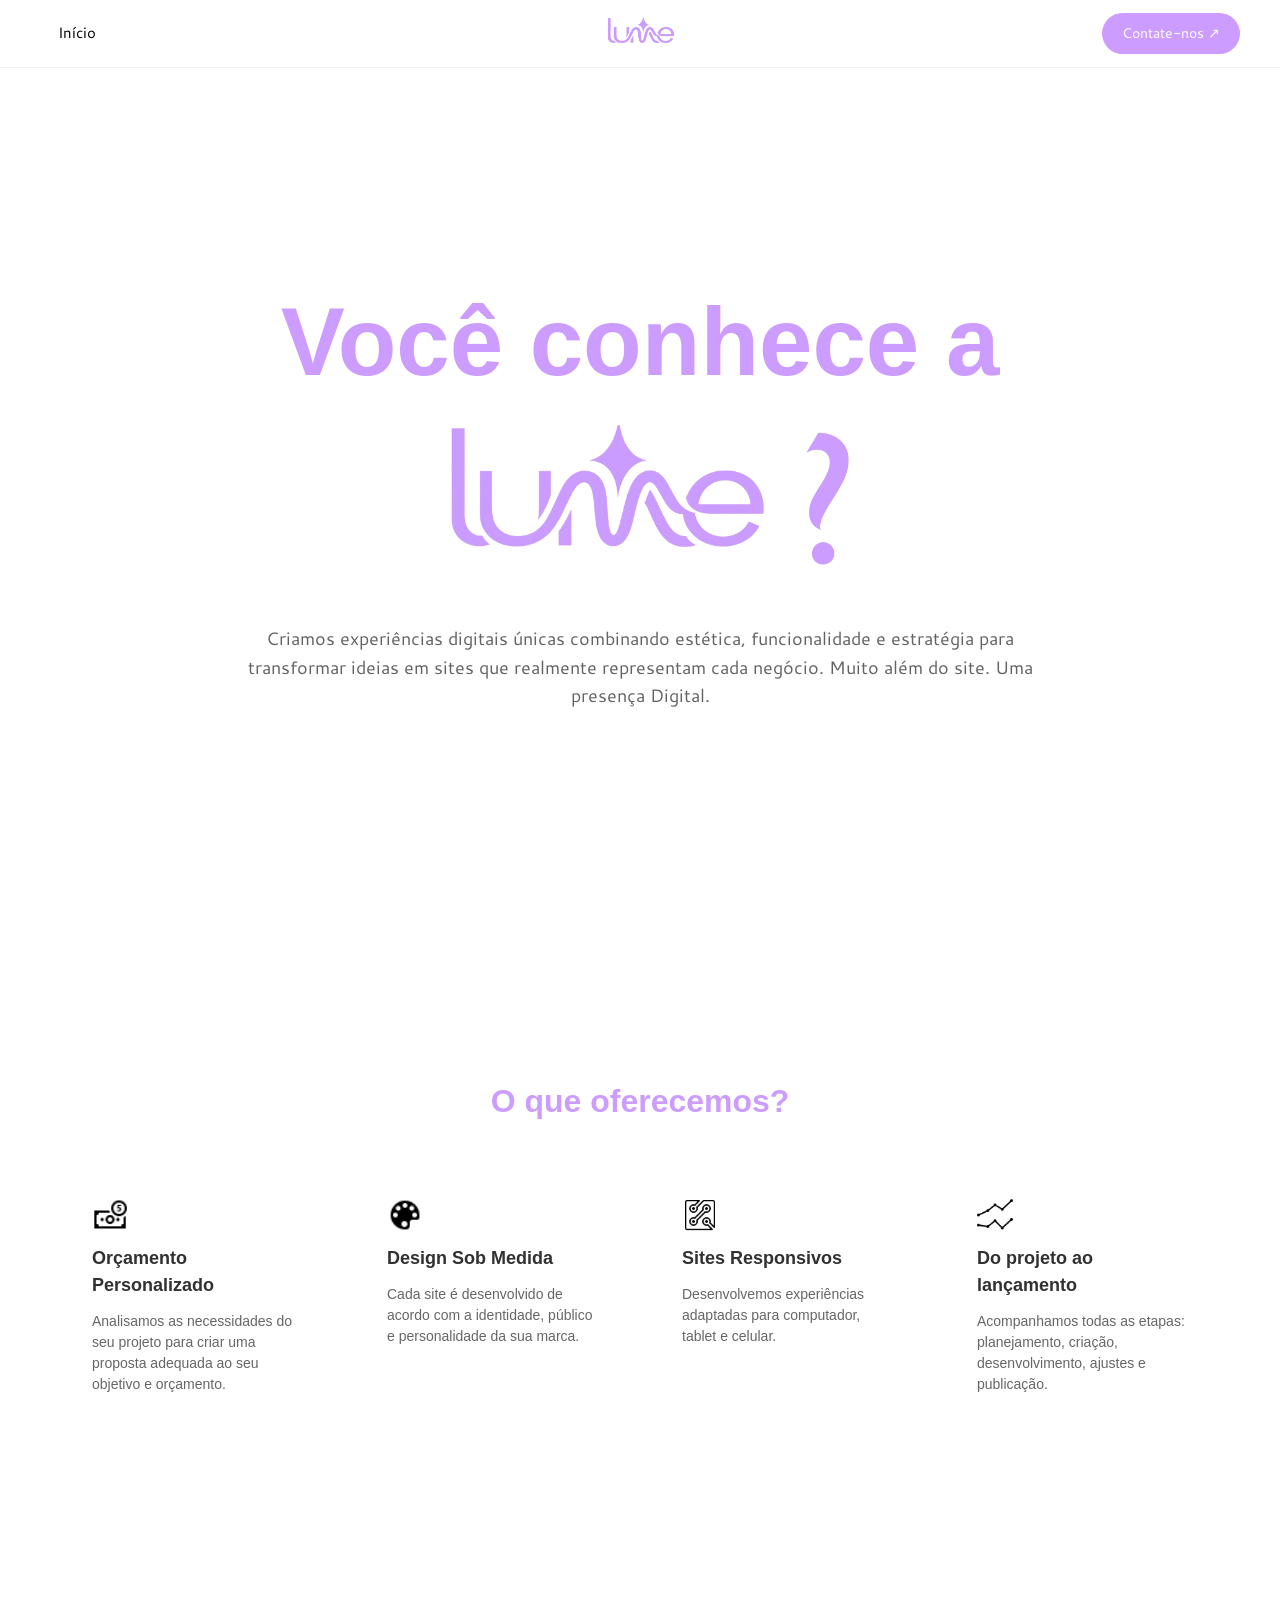
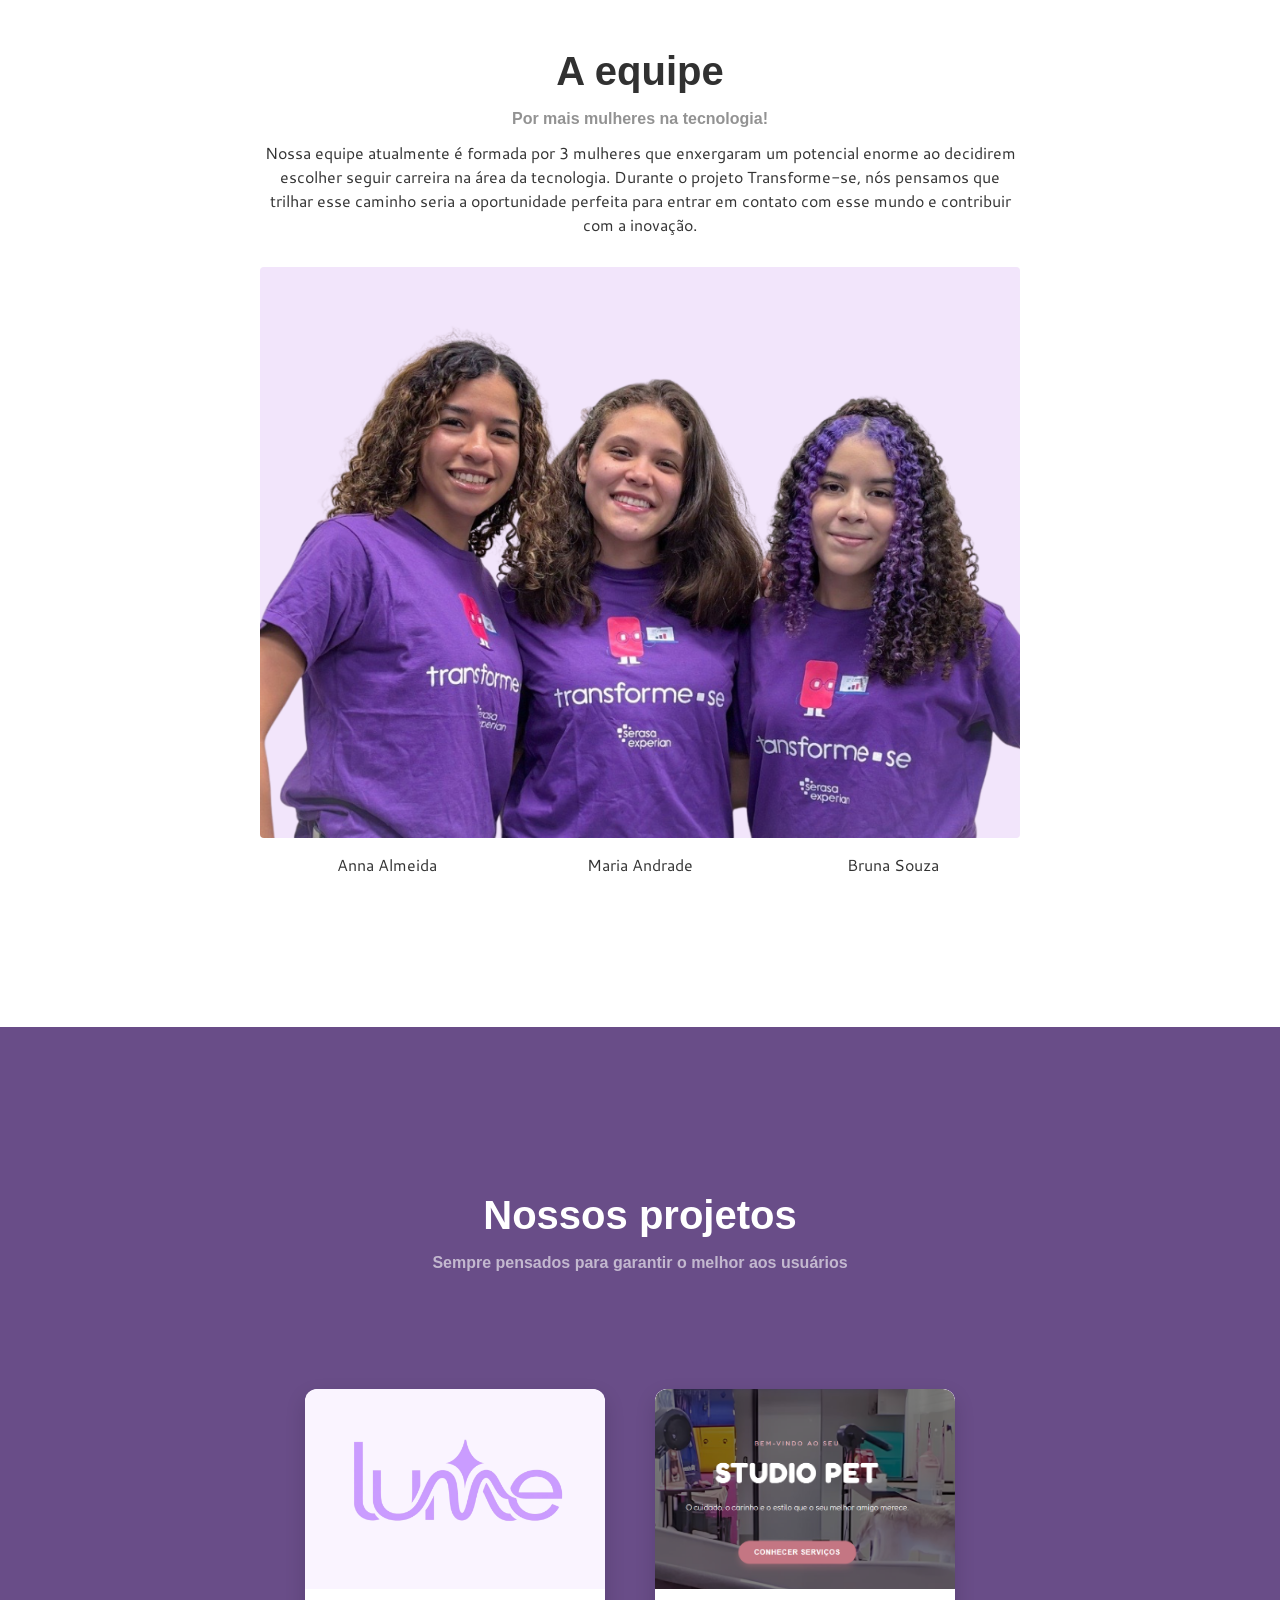
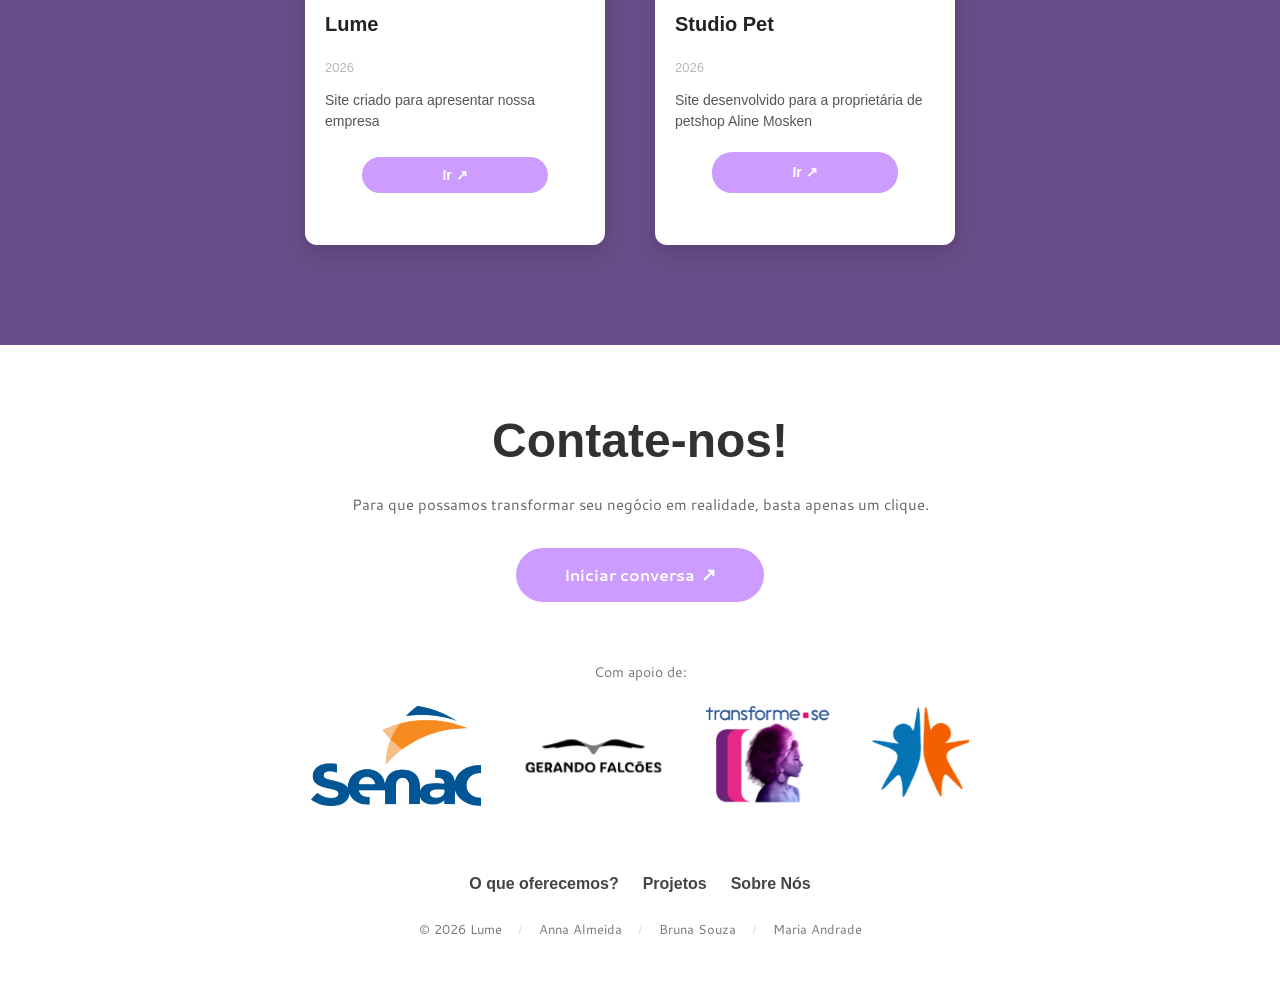
==== commit 7d10ad19: "att" ====
--- a/index.html
+++ b/index.html
@@ -4,14 +4,14 @@
     <meta charset="UTF-8">
     <meta name="viewport" content="width=device-width, initial-scale=1.0">
     <title>Lume</title>
-    <link rel="stylesheet" href="css/band.css">
+    <link rel="stylesheet" href="css/equipe.css">
     <link rel="stylesheet" href="css/banner.css">
     <link rel="stylesheet" href="css/card.css">
     <link rel="stylesheet" href="css/contact.css">
     <link rel="stylesheet" href="css/footer.css">
     <link rel="stylesheet" href="css/navbar.css">
     <link rel="stylesheet" href="css/style.css">
-    <link rel="stylesheet" href="css/tour.css">
+    <link rel="stylesheet" href="css/projetos.css">
     <link rel="stylesheet" href="css/topicos.css">
     <link rel="stylesheet" href="css/scroll.css">
     <link rel="shortcut icon" href="imagens/IMG_0453.png" type="image/x-icon">
@@ -23,7 +23,7 @@
             <a href="#home" class="nav-item">Início</a>
             </div>
             <div class="nav-logo">
-                <img src="imagens/lumelogo.png" alt="">
+                <img src="imagens/lumelogo.png" alt="" loading="lazy">
             </div>
             <div class="nav-lado nav-direita">
             <a href="contact.html" class="nav-item1">Contate-nos &nearr;</a>
@@ -33,14 +33,14 @@
       <br>
       <br>
       <br>
-      
+
       <section id="home" class="hero">
       <div class="hero-caption">
         <h1 class="titulos titulo1">
           Você conhece a 
           <span class="logoInterroga">
-            <img src="imagens/lumelogo.png" alt="Lume">
-            <img src="imagens/d0b066af-da40-4470-be90-8e5a62695613.png" alt="interrogação" class="interrogacao">
+            <img src="imagens/lumelogo.png" alt="Lume" loading="lazy">
+            <img src="imagens/d0b066af-da40-4470-be90-8e5a62695613.png" alt="interrogação" class="interrogacao" loading="lazy">
           </span>
         </h1>
         <p class="textinhos">
@@ -61,25 +61,25 @@
    <div class="topicos-container">
 
   <div class="topico">
-    <img src="imagens/icons8-dinheiro-32.png" alt="Orçamento" class="topico-imagem">
+    <img src="imagens/icons8-dinheiro-32.png" alt="Orçamento" class="topico-imagem" loading="lazy">
     <h3>Orçamento Personalizado</h3>
     <p>Analisamos as necessidades do seu projeto para criar uma proposta adequada ao seu objetivo e orçamento.</p>
   </div>
 
   <div class="topico">
-    <img src="imagens/icons8-paleta-de-pintura-30.png" alt="Design" class="topico-imagem">
+    <img src="imagens/icons8-paleta-de-pintura-30.png" alt="Design" class="topico-imagem" loading="lazy">
     <h3>Design Sob Medida</h3>
     <p>Cada site é desenvolvido de acordo com a identidade, público e personalidade da sua marca.</p>
   </div>
 
   <div class="topico">
-    <img src="imagens/icons8-circuito-50.png" alt="Responsivo" class="topico-imagem">
+    <img src="imagens/icons8-circuito-50.png" alt="Responsivo" class="topico-imagem" loading="lazy">
     <h3>Sites Responsivos</h3>
     <p>Desenvolvemos experiências adaptadas para computador, tablet e celular.</p>
   </div>
 
   <div class="topico">
-    <img src="imagens/icons8-gráfico-de-linha-50.png" alt="Lançamento" class="topico-imagem">
+    <img src="imagens/icons8-gráfico-de-linha-50.png" alt="Lançamento" class="topico-imagem" loading="lazy">
     <h3>Do projeto ao lançamento</h3>
     <p>Acompanhamos todas as etapas: planejamento, criação, desenvolvimento, ajustes e publicação.</p>
   </div>
@@ -94,7 +94,7 @@
     
     <div class="members-grid">
         <div class="member-card">
-              <img src="imagens/equipe02.png" alt="">
+              <img src="imagens/equipe02.png" alt="" loading="lazy">
         </div>
         
         <div class="member-names">
@@ -111,13 +111,13 @@
 
  <section id="projetos" class="section-tour">
     <div class="section-container">
-         <h2 class="section-title text-white">Nossos projetos</h2>
+         <h2 class="section-title text-white tituloteste">Nossos projetos</h2>
          <p class="section-subtitle text-white">Sempre pensados para garantir o melhor aos usuários</p>
     </div>
     <div class="places-grid">
         <div class="place-card">
             <div class="img-container">
-                <img src="imagens/Design sem nome.png" alt="Lume" class="img-default">
+                <img src="imagens/Design sem nome.png" alt="Lume" class="img-default" loading="lazy">
                 <img src="imagens/voceestaaqui.png" alt="Lume Hover" class="img-hover">
             </div>
             <div class="place-info">
@@ -130,7 +130,7 @@
 
         <div class="place-card">
             <div class="img-container">
-                <img src="imagens/studiopetlogo.png" alt="Studio Pet" class="img-default">
+                <img src="imagens/studiopetlogo.png" alt="Studio Pet" class="img-default" loading="lazy">
                 <img src="imagens/Mídia.jpg" alt="Studio Pet Hover" class="img-hover">
             </div>
             <div class="place-info">
@@ -191,7 +191,7 @@
   </nav>
 
     <footer class="footer-bar">
-      <p class="copyright">© 2026 Lume</p>
+      <a href="https://term.ooo/" target="_blank" rel="noopener noreferrer" class="copyright">© 2026 Lume</a>
       <span class="separator">/</span>
       <div class="credits">
         <a href="https://www.linkedin.com/in/anna-vit%C3%B3ria" target="_blank" rel="noopener noreferrer">Anna Almeida</a>
--- a/css/equipe.css
+++ b/css/equipe.css
@@ -0,0 +1,85 @@
+.section-container {
+    max-width: 800px;
+    margin: auto;
+    padding: 64px 16px;
+    text-align: center;
+}
+
+.section-title {
+    text-align: center;
+    letter-spacing: 4px;
+    font-size: 30px;
+    font-weight: 400;
+    font-weight: bold;
+}
+
+.section-subtitle {
+    text-align: center;
+    opacity: 0.6;
+    margin: 15px 0;
+    font-weight: bold;
+    margin-bottom: 5px;
+    font-family: Arial, sans-serif;
+    color: #4b4b4b;
+}
+
+.about-text {
+    margin-top: 10px ;
+    margin-bottom: 30px;
+}
+
+.member-card {
+    position: relative;
+    width: 100%;
+    margin-top: 15px;
+    border-radius: 4px;
+    overflow: hidden;
+    background: none;
+}
+
+.member-card img {
+    width: 100%;
+    height: auto;
+    display: block;
+    object-fit: cover;
+}
+
+.member-card::after {
+    content: "";
+    position: absolute;
+    top: 0;
+    left: 0;
+    width: 100%;
+    height: 100%;
+    background: url("../imagens/equipe01.png") no-repeat center / cover;
+    opacity: 0;
+    transition: opacity 0.4s ease-in-out;
+}
+
+.member-card:hover::after {
+    opacity: 1;
+}
+
+.member-names {
+    display: flex;
+    justify-content: space-between;
+    margin-top: 15px;
+}
+
+.member-names span {
+    flex: 1;
+    text-align: center;
+    font-size: 16px;
+    font-weight: 500;
+}
+
+/* mobile */
+@media (max-width: 768px) {
+    .section-container {
+        padding: 32px 16px;
+    }
+
+    .member-names span {
+        font-size: 14px;
+    }
+}
--- a/css/banner.css
+++ b/css/banner.css
@@ -58,7 +58,7 @@
 }
 
 
-/* mobile section */
+/* mobile */
 
 @media screen and (max-width: 768px) {
   .hero {
--- a/css/footer.css
+++ b/css/footer.css
@@ -3,7 +3,6 @@
 body {
   margin: 0;
   padding: 0;
-  font-family: 'Plus Jakarta Sans', sans-serif;
   background-color: #ffffff;
 }
 
@@ -29,9 +28,9 @@
 .cta-section .title {
   font-size: 3rem;
   font-family: Arial, sans-serif;
-  letter-spacing: -1.5px;
+  letter-spacing: normal;
   margin: 0 0 16px 0;
-  color: #000000;
+  color: #313131;
 }
 
 .cta-section .subtitle {
@@ -107,11 +106,13 @@
   display: flex;
   gap: 24px;
   align-items: center;
+  font-family: Arial, sans-serif;
+  color: #444444;
 }
 
 .footer-nav a {
-  text-decoration: none;
-  color: #000000;
+  color: #444444;
+  text-decoration: none;
   font-weight: 700;
   font-size: 1rem;
   transition: color 0.2s ease;
@@ -142,18 +143,20 @@
 
 .footer-bar {
   display: flex;
-  justify-content: center; /* Centraliza todo o bloco no meio da tela */
-  align-items: center;
-  gap: 16px;              /* Espaço entre copyright, barra e equipe */
+  justify-content: center;
+  align-items: center;
+  gap: 16px;
   padding: 24px;
   width: 100%;
-  font-family: system-ui, -apple-system, sans-serif;
   font-size: 0.8rem;
   color: #777777;
 }
 
 .copyright {
   margin: 0;
+  color: #777777;
+  text-decoration: none;
+  transition: color 0.2s ease;
 }
 
 .separator {
--- a/css/style.css
+++ b/css/style.css
@@ -53,6 +53,22 @@
   margin-bottom: 0;
 }
 
+#sobre {
+  scroll-behavior: smooth;
+  scroll-padding-top: 20px;
+}
+
+#servicos {
+  scroll-behavior: smooth;
+  scroll-margin-top: 250px;
+}
+
+#projetos {
+  scroll-behavior: smooth;
+  scroll-margin-top: 50px;
+}
+
+
 /* mobile */
 
 @media screen and (max-width: 768px) {
--- a/css/projetos.css
+++ b/css/projetos.css
@@ -0,0 +1,148 @@
+@import url('https://fonts.googleapis.com/css2?family=Cantarell:ital,wght@0,400;0,700;1,400;1,700&display=swap');
+
+.section-tour {
+    background-color: #694D88;
+    color: #fff;
+    padding: 60px 20px;
+    letter-spacing: 0;
+}
+
+.section-container {
+    text-align: center;
+    margin-bottom: 40px;
+}
+
+.section-title {
+    font-size: 40px;
+    font-family: Arial, sans-serif;
+    text-decoration: none;
+    color: #313131;
+    letter-spacing: 0;
+}
+
+.section-subtitle {
+    font-size: 16px;
+    font-family: Arial, sans-serif;
+    text-decoration: none;
+}
+
+.text-white {
+    color: #ffffff;
+}
+
+.places-grid {
+    display: grid;
+    grid-template-columns: repeat(auto-fit, minmax(280px, 320px));
+    gap: 30px;
+    justify-content: center;
+    max-width: 1200px;
+    margin: 0 auto;
+}
+
+h4{
+    color: #333333;
+}
+
+.place-card {
+    font-family: Arial, sans-serif;
+    color: #333333;
+    background-color: #ffffff;
+    border-radius: 12px;
+    overflow: hidden;
+    box-shadow: 0 8px 20px rgba(0, 0, 0, 0.15);
+    display: flex;
+    flex-direction: column;
+    transition: transform 0.3s ease, box-shadow 0.3s ease;
+}
+
+.place-card:hover {
+    transform: translateY(-5px);
+    box-shadow: 0 12px 25px rgba(0, 0, 0, 0.25);
+}
+
+.img-container {
+    width: 100%;
+    height: 200px;
+    position: relative;
+    overflow: hidden;
+    border-top-left-radius: 12px;
+    border-top-right-radius: 12px;
+}
+
+.img-container img {
+    width: 100%;
+    height: 100%;
+    object-fit: cover;
+    display: block;
+    position: absolute;
+    top: 0;
+    left: 0;
+    border-top-left-radius: 12px;
+    border-top-right-radius: 12px;
+    transition: opacity 0.3s ease;
+}
+
+.img-container .img-default {
+    opacity: 1;
+    z-index: 1;
+}
+
+.img-container .img-hover {
+    opacity: 0;
+    z-index: 2;
+}
+
+.place-card:hover .img-hover {
+    opacity: 1;
+}
+
+.place-card:hover .img-default {
+    opacity: 0;
+}
+
+.place-info {
+    padding: 20px;
+    display: flex;
+    flex-direction: column;
+    flex-grow: 1; 
+}
+
+.place-info h4 {
+    font-size: 20px;
+    margin: 0 0 4px 0;
+    color: #222;
+}
+
+.place-date {
+    font-size: 13px;
+    color: #888;
+    margin-bottom: 12px;
+}
+
+.place-info p:not(.place-date) {
+    font-size: 14px;
+    line-height: 1.5;
+    color: #555;
+    margin-bottom: 20px;
+    flex-grow: 1; 
+}
+
+.btn {
+    background-color: #CC9CFF;
+    color: #ffffff;
+    border: none;
+    padding: 10px 80px;
+    border-radius: 20px;
+    font-weight: bold;
+    cursor: pointer;
+    font-size: 14px;
+    display: inline-block;
+    width: fit-content;
+    align-self: flex-start; 
+    text-decoration: none;
+    transition: background-color 0.2s ease;
+}
+
+.btn:hover {
+    background-color: #b57bee;
+}
--- a/css/topicos.css
+++ b/css/topicos.css
@@ -41,7 +41,7 @@
 
 .topico h3 {
     font-size: 18px;
-    color: #000;
+    color: #313131;
     margin-bottom: 12px;
     transition: color 0.3s ease;
 }
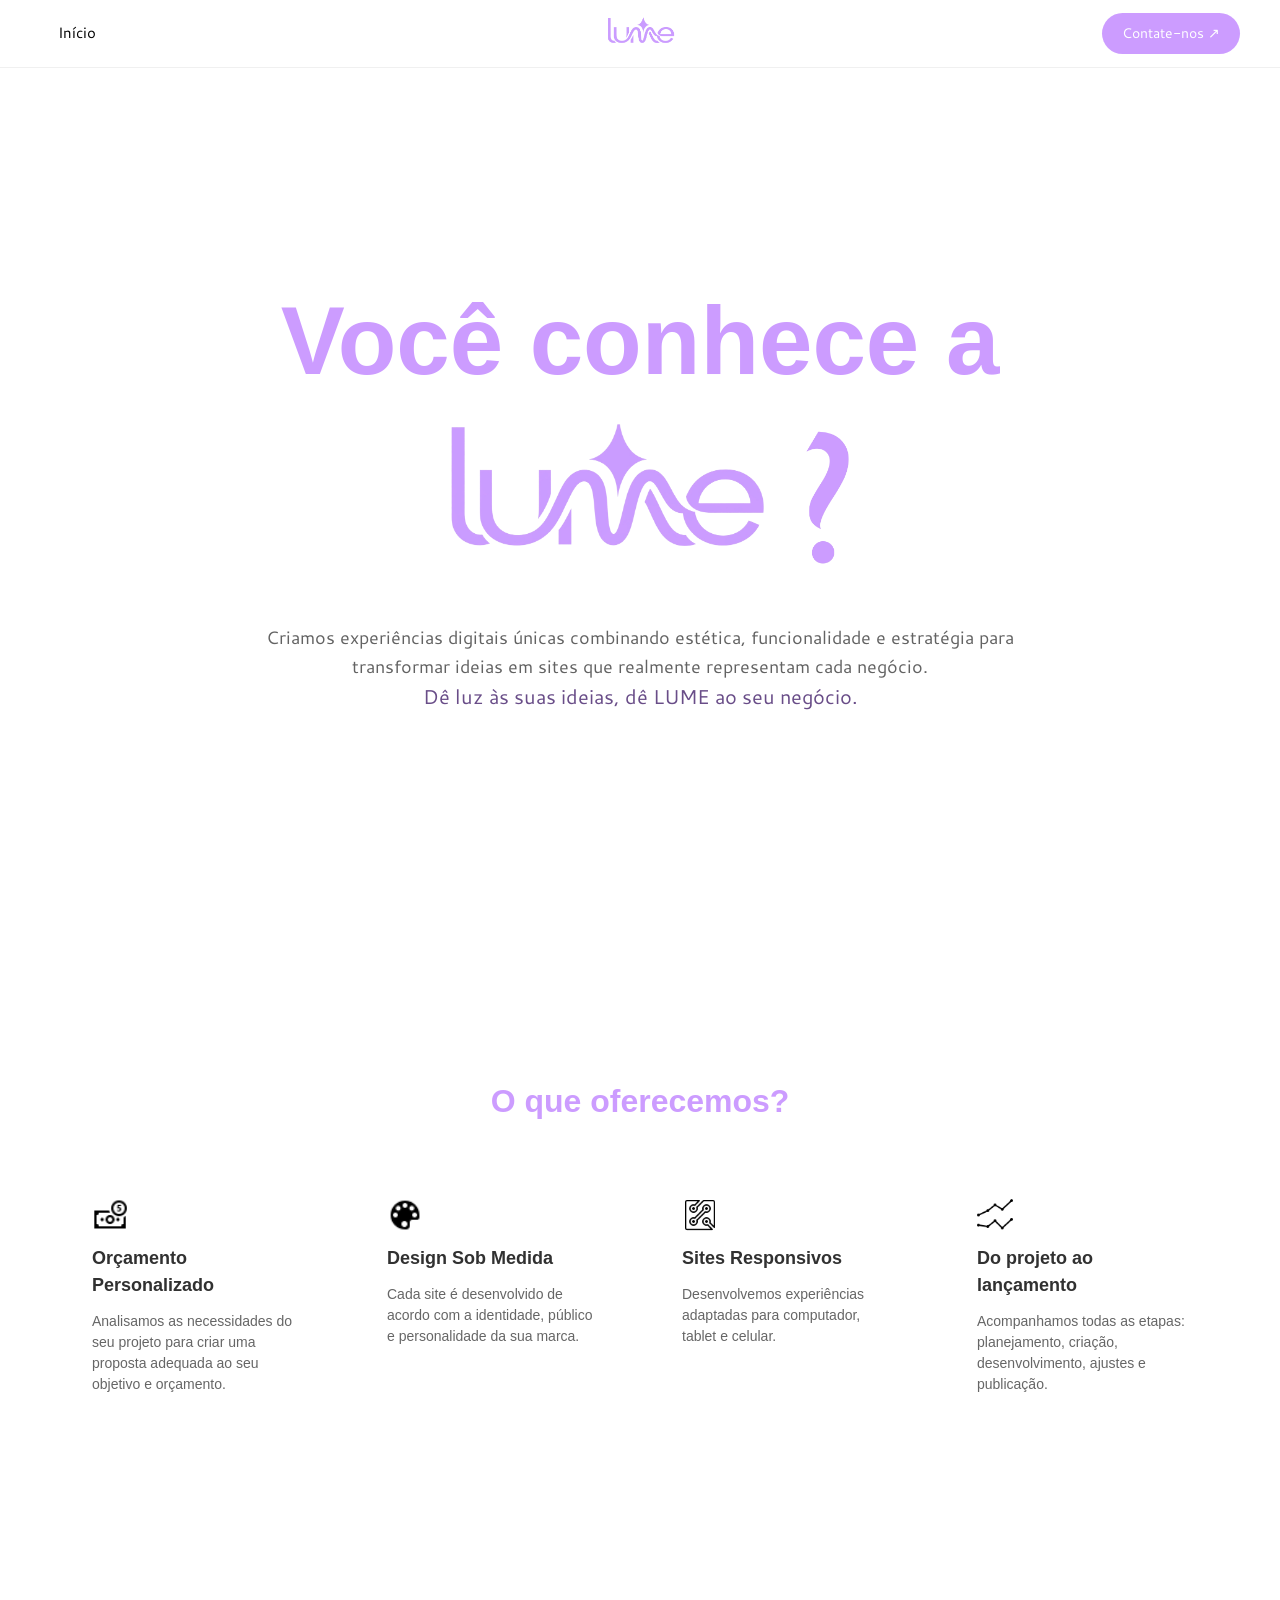
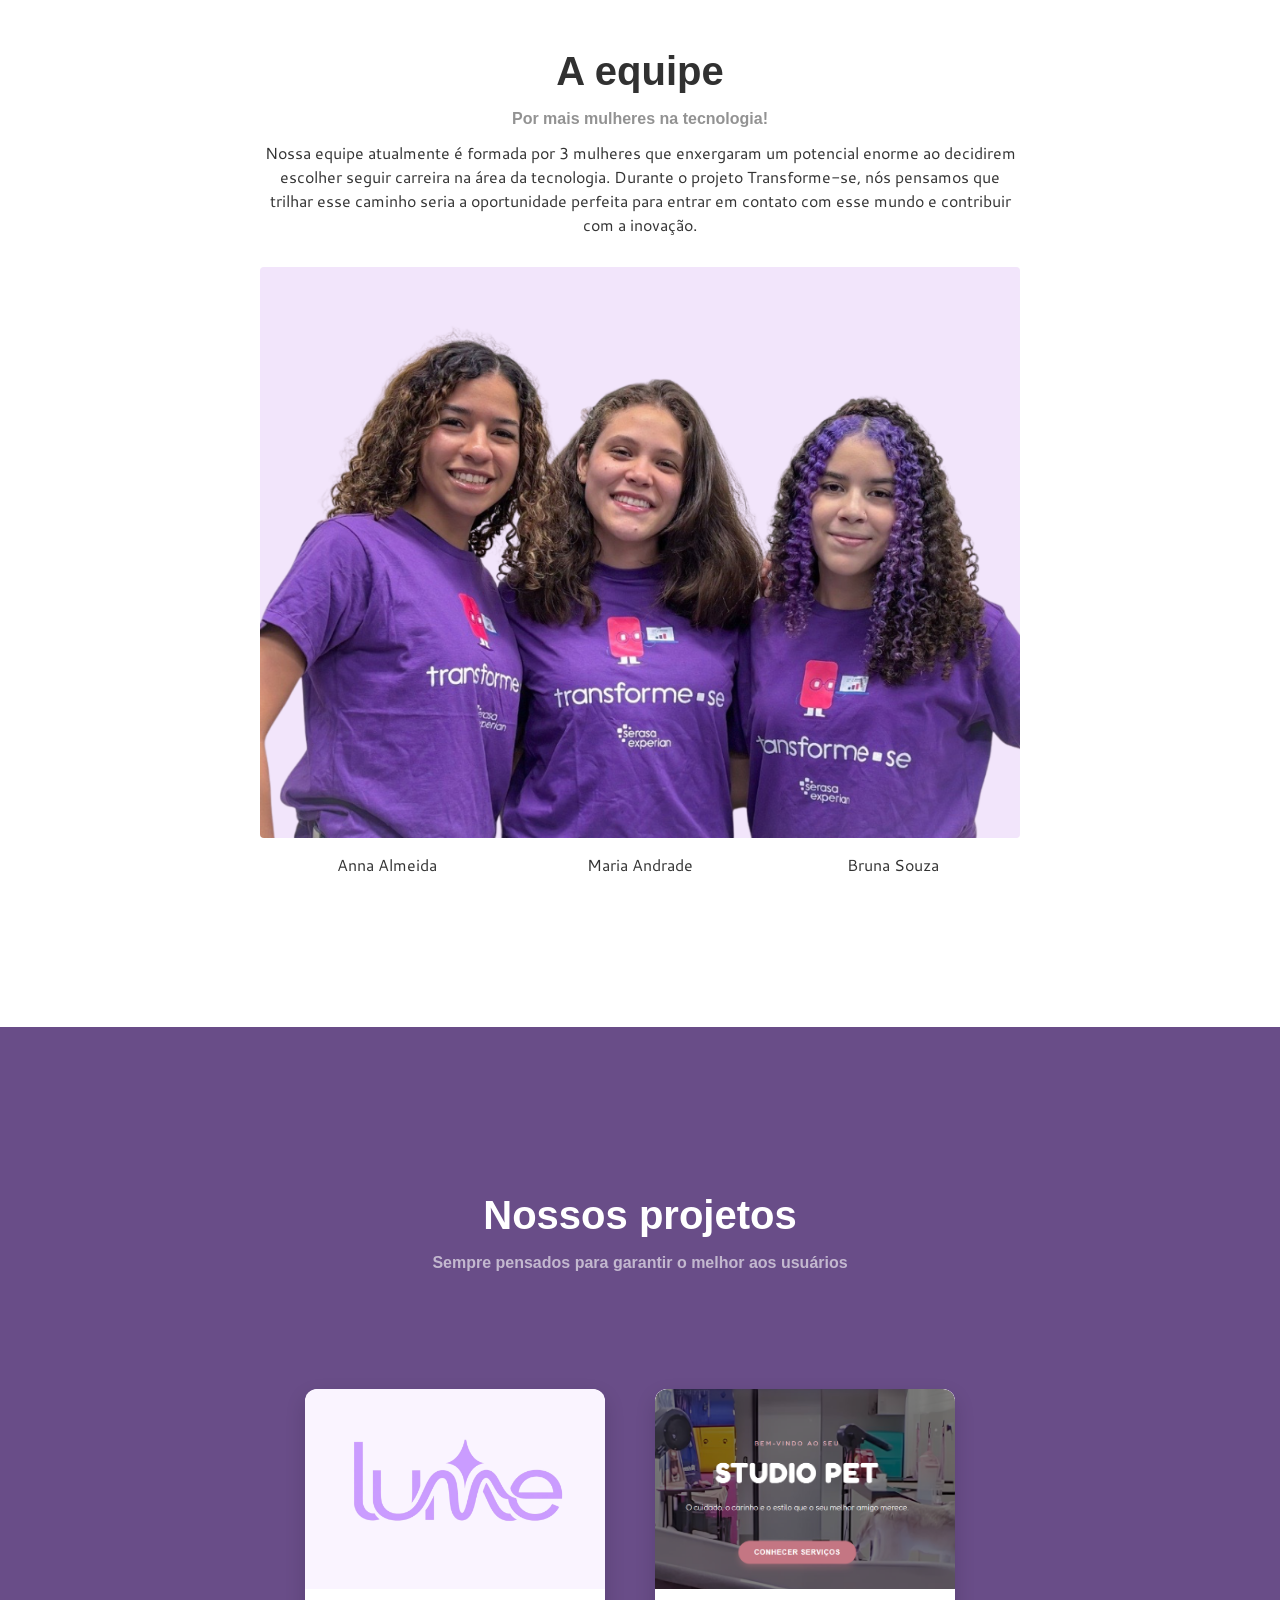
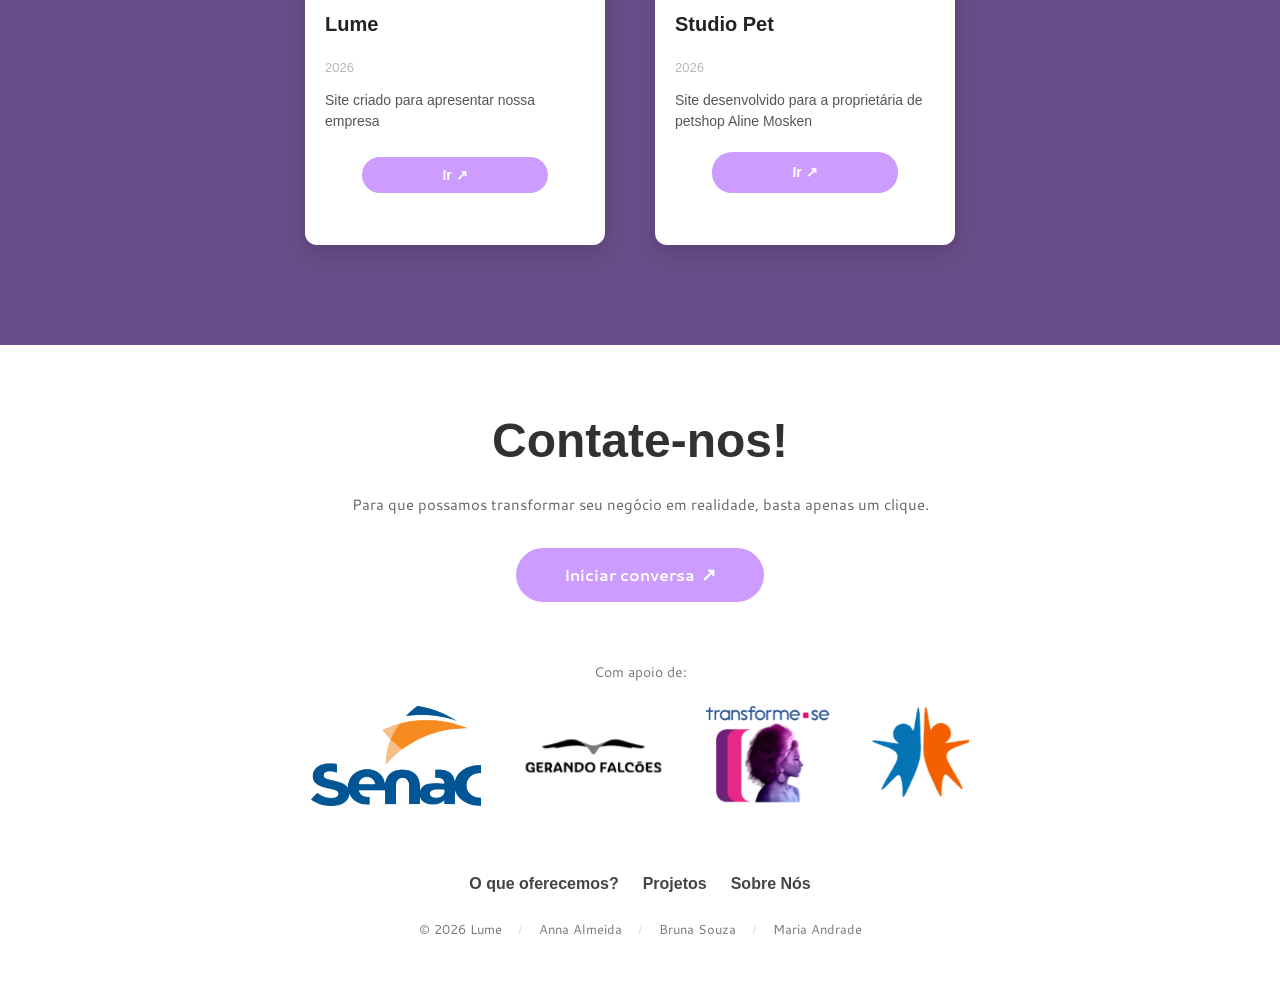
==== commit f9fa765e: "att" ====
--- a/index.html
+++ b/index.html
@@ -17,19 +17,33 @@
     <link rel="shortcut icon" href="imagens/IMG_0453.png" type="image/x-icon">
 </head>
 <body>
-    <header class="navbar">
-        <nav class="navnav">
-            <div class="nav-lado nav-esquerda">
-            <a href="#home" class="nav-item">Início</a>
-            </div>
-            <div class="nav-logo">
-                <img src="imagens/lumelogo.png" alt="" loading="lazy">
-            </div>
-            <div class="nav-lado nav-direita">
-            <a href="contact.html" class="nav-item1">Contate-nos &nearr;</a>
-            </div>
-        </nav>
-    </header>
+
+  <div vw class="enabled">
+    <div vw-access-button class="active"></div>
+    <div vw-plugin-wrapper>
+      <div class="vw-plugin-top-wrapper"></div>
+    </div>
+  </div>
+    <script src="https://vlibras.gov.br/app/vlibras-plugin.js"></script>
+    <script>
+    new window.VLibras.Widget('https://vlibras.gov.br/app');
+    </script>
+
+
+  <header class="navbar">
+    <nav class="navnav">
+        <div class="nav-lado nav-esquerda">
+          <a href="#home" class="nav-item">Início</a>
+        </div>
+        <div class="nav-logo">
+          <img src="imagens/lumelogo.png" alt="" loading="lazy">
+        </div>
+        <div class="nav-lado nav-direita">
+          <a href="contact.html" class="nav-item1">Contate-nos &nearr;</a>
+        </div>
+    </nav>
+  </header>
+  
       <br>
       <br>
       <br>
@@ -45,7 +59,8 @@
         </h1>
         <p class="textinhos">
           Criamos experiências digitais únicas combinando estética, funcionalidade e estratégia para transformar ideias em sites que realmente representam cada negócio.
-Muito além do site. Uma presença Digital.
+
+          <p class="slogan">Dê luz às suas ideias, dê LUME ao seu negócio.</p>
         </p>
       </div>
     </section>
--- a/css/banner.css
+++ b/css/banner.css
@@ -57,6 +57,11 @@
   text-align: center;
 }
 
+.slogan{
+  font-size: 20px;
+  color: #694D88
+}
+
 
 /* mobile */
 
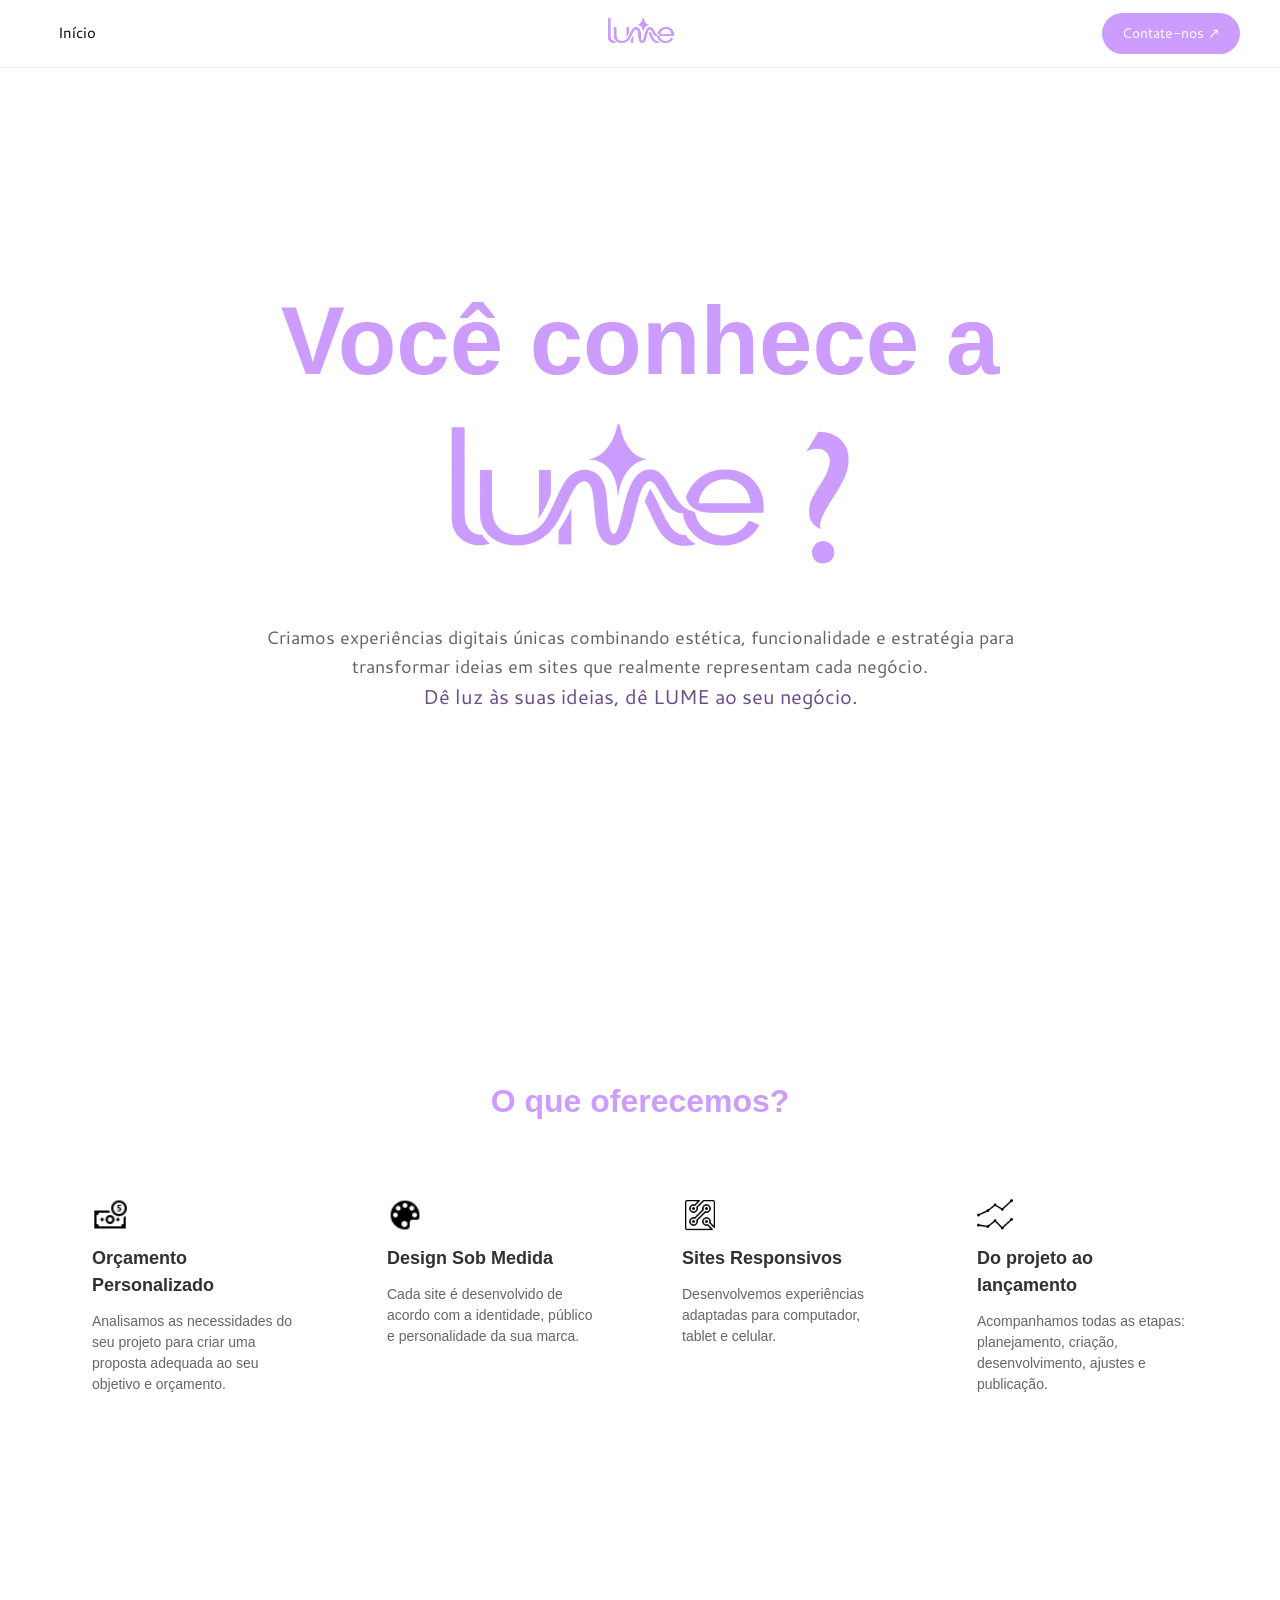
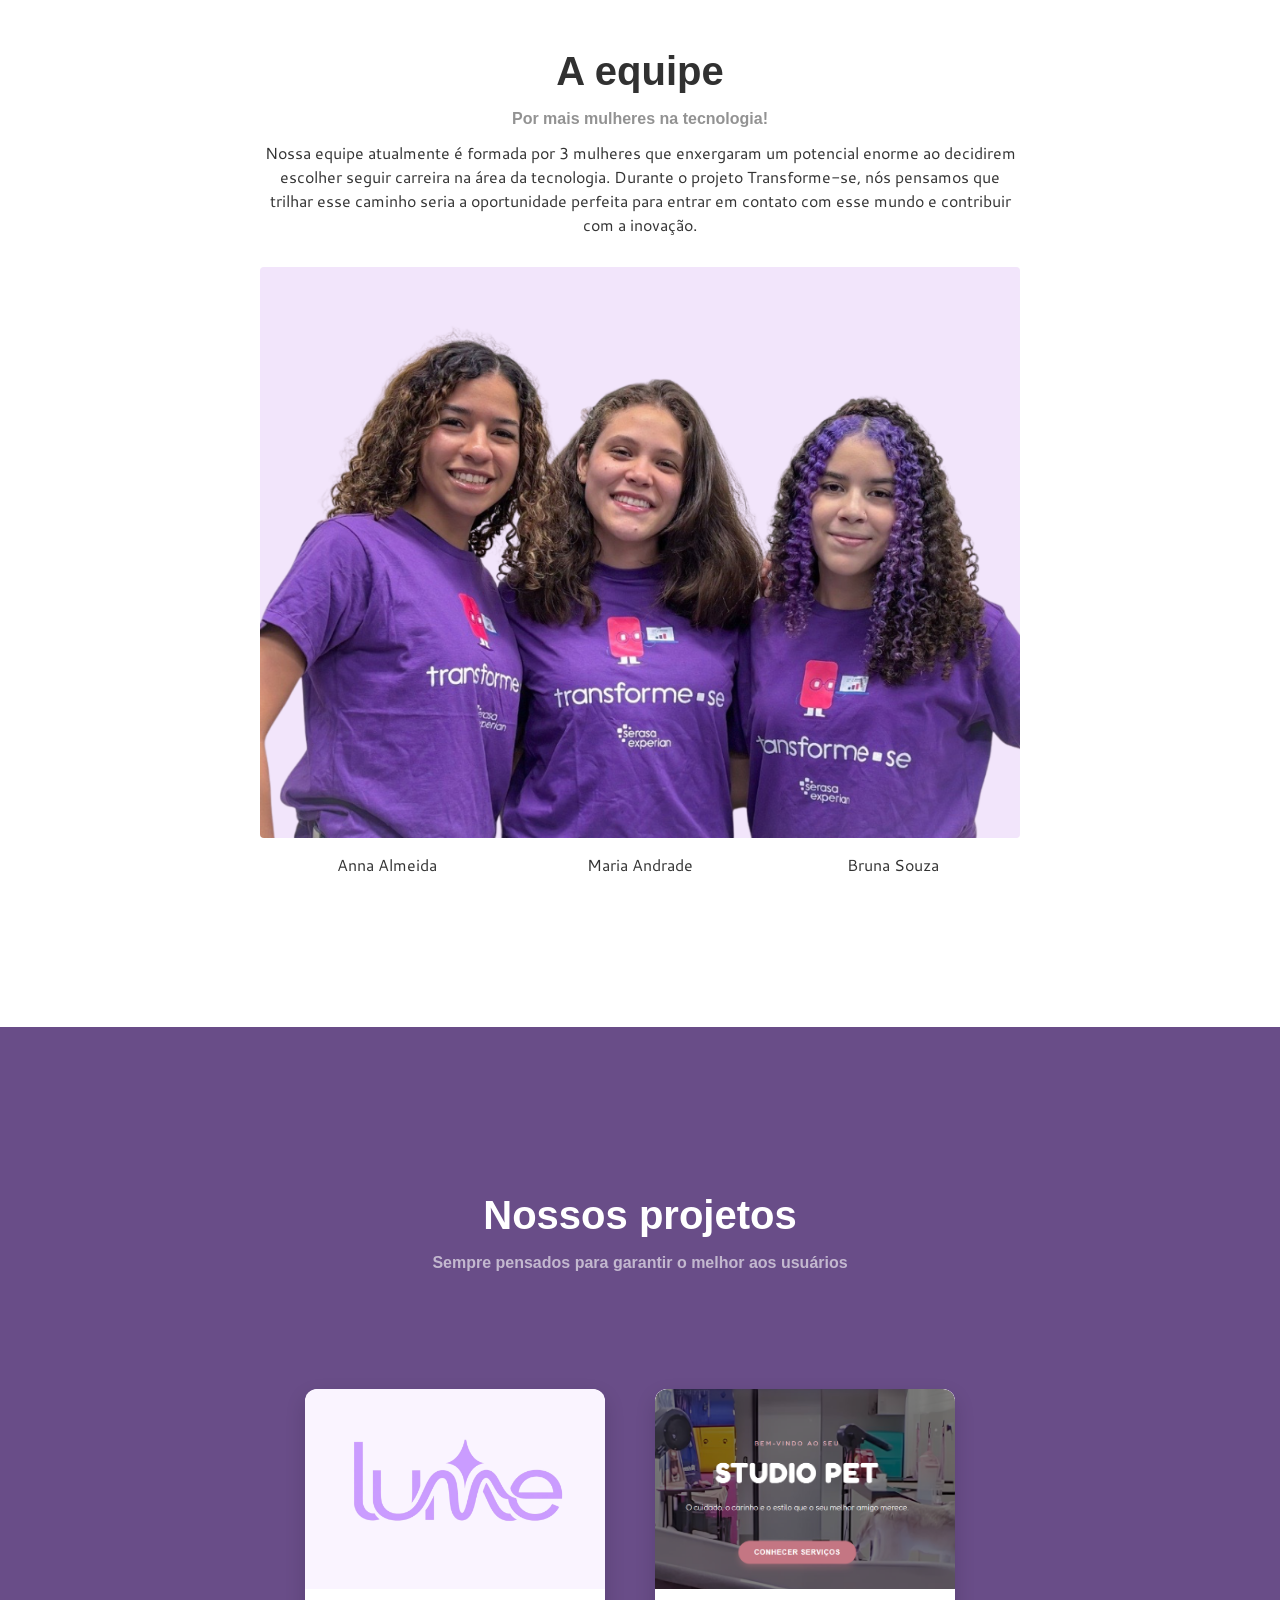
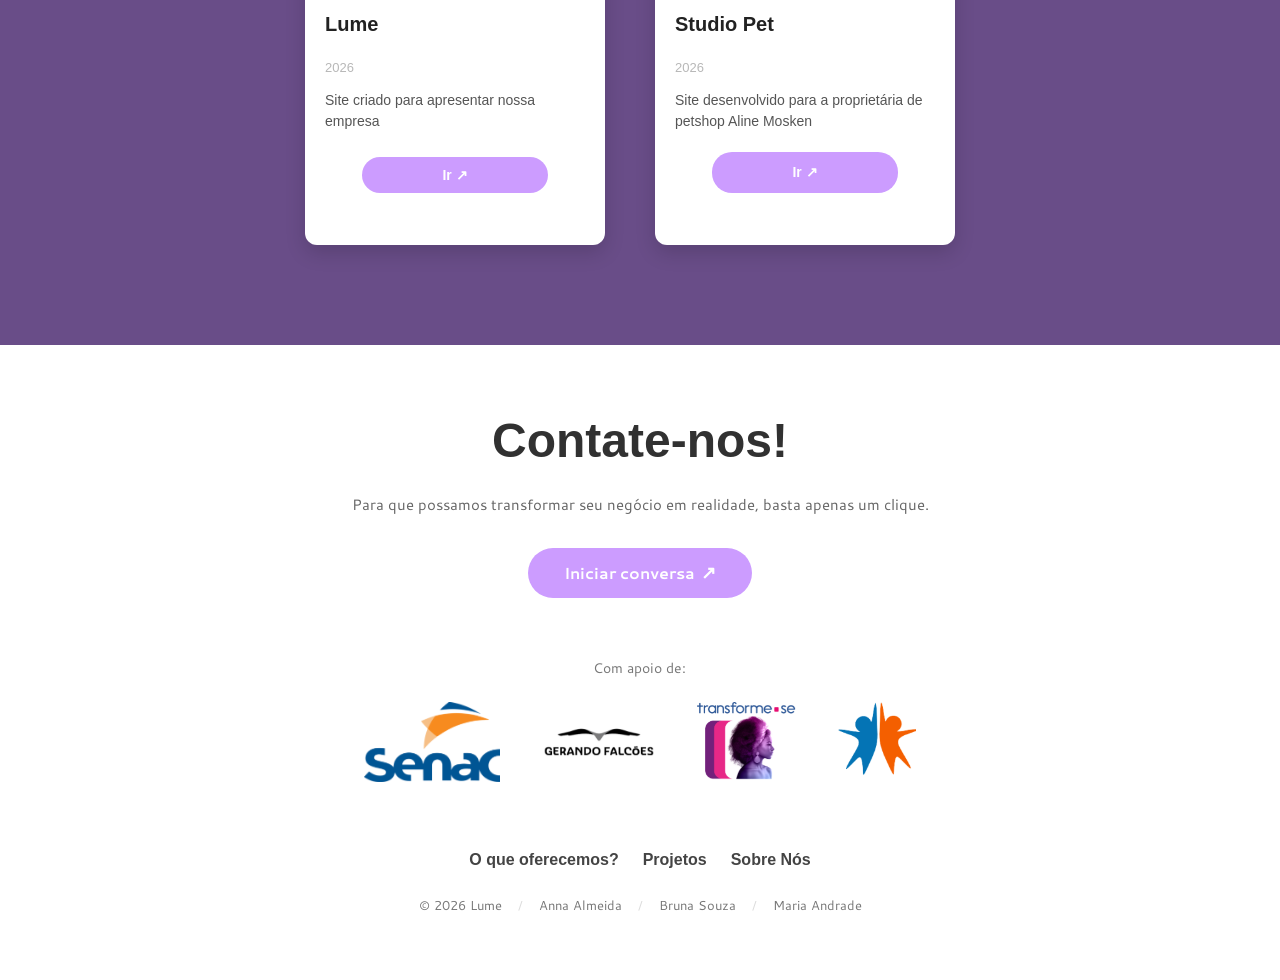
==== commit e12a2a63: "att" ====
--- a/index.html
+++ b/index.html
@@ -216,5 +216,6 @@
     </footer>
 
 </footer>
+  <script src="java/topicos.js"></script>
 </body>
 </html>
--- a/css/banner.css
+++ b/css/banner.css
@@ -57,9 +57,9 @@
   text-align: center;
 }
 
-.slogan{
+.slogan {
   font-size: 20px;
-  color: #694D88
+  color: #694D88;
 }
 
 
@@ -94,4 +94,8 @@
     margin-top: 16px;
     padding: 0 10px;
   }
+
+  .slogan {
+    font-size: 14px; 
+  }
 }
--- a/css/footer.css
+++ b/css/footer.css
@@ -49,7 +49,7 @@
   color: #ffffff;
   font-size: 1rem;
   font-weight: 700;
-  padding: 14px 48px;
+  padding: 12px 36px;
   border-radius: 50px;
   text-decoration: none;
   transition: background-color 0.3s ease, transform 0.2s ease;
@@ -86,7 +86,7 @@
 }
 
 .sponsors-logos img {
-  max-height: 100px;
+  max-height: 80px;
   width: auto;
   object-fit: contain;
   cursor: pointer;
@@ -121,6 +121,9 @@
 .footer-nav a:hover {
   color: #c89bfa;
 }
+
+
+/* mobile */
 
 @media (max-width: 600px) {
   .cta-section .title {
@@ -186,8 +189,6 @@
   pointer-events: none;
 }
 
-/* mobile */
-
 @media (max-width: 600px) {
   .footer-bar {
     flex-direction: column;
--- a/css/style.css
+++ b/css/style.css
@@ -1,5 +1,16 @@
 @import url('https://fonts.googleapis.com/css2?family=Cantarell:ital,wght@0,400;0,700;1,400;1,700&display=swap');
 
+body {
+  -webkit-user-select: none;
+  -moz-user-select: none;
+  -ms-user-select: none;
+  user-select: none;
+}
+
+img {
+  -webkit-user-drag: none;
+  -webkit-user-drag: none;
+}
 
 * {
 margin: 0;
@@ -11,6 +22,10 @@
     scroll-behavior: smooth;
 }
  
+html {
+  scroll-behavior: smooth;
+}
+
 body{
 
     line-height: 1.5;
--- a/css/topicos.css
+++ b/css/topicos.css
@@ -26,14 +26,17 @@
     border-radius: 8px;
     transition: background-color 0.3s ease, transform 0.3s ease;
     text-align: left;
+    cursor: pointer; /* Mostra que é clicável */
 }
 
-.topico:hover {
+/* Hover para computadores */
+.topico:hover,
+.topico.ativo {
     background-color: #CC9CFF;
 }
 
 .topico-imagem {
-    width: 36px;       
+    width: 36px;        
     height: 36px;
     margin-bottom: 12px;
     display: block;
@@ -54,12 +57,16 @@
     transition: color 0.3s ease; 
 }
 
+/* Textos e ícones mudam no hover OU quando tiver a classe .ativo */
 .topico:hover h3,
-.topico:hover p {
+.topico:hover p,
+.topico.ativo h3,
+.topico.ativo p {
     color: #ffffff;
 }
 
-.topico:hover .topico-imagem {
+.topico:hover .topico-imagem,
+.topico.ativo .topico-imagem {
     filter: brightness(0) invert(1);
 }
 
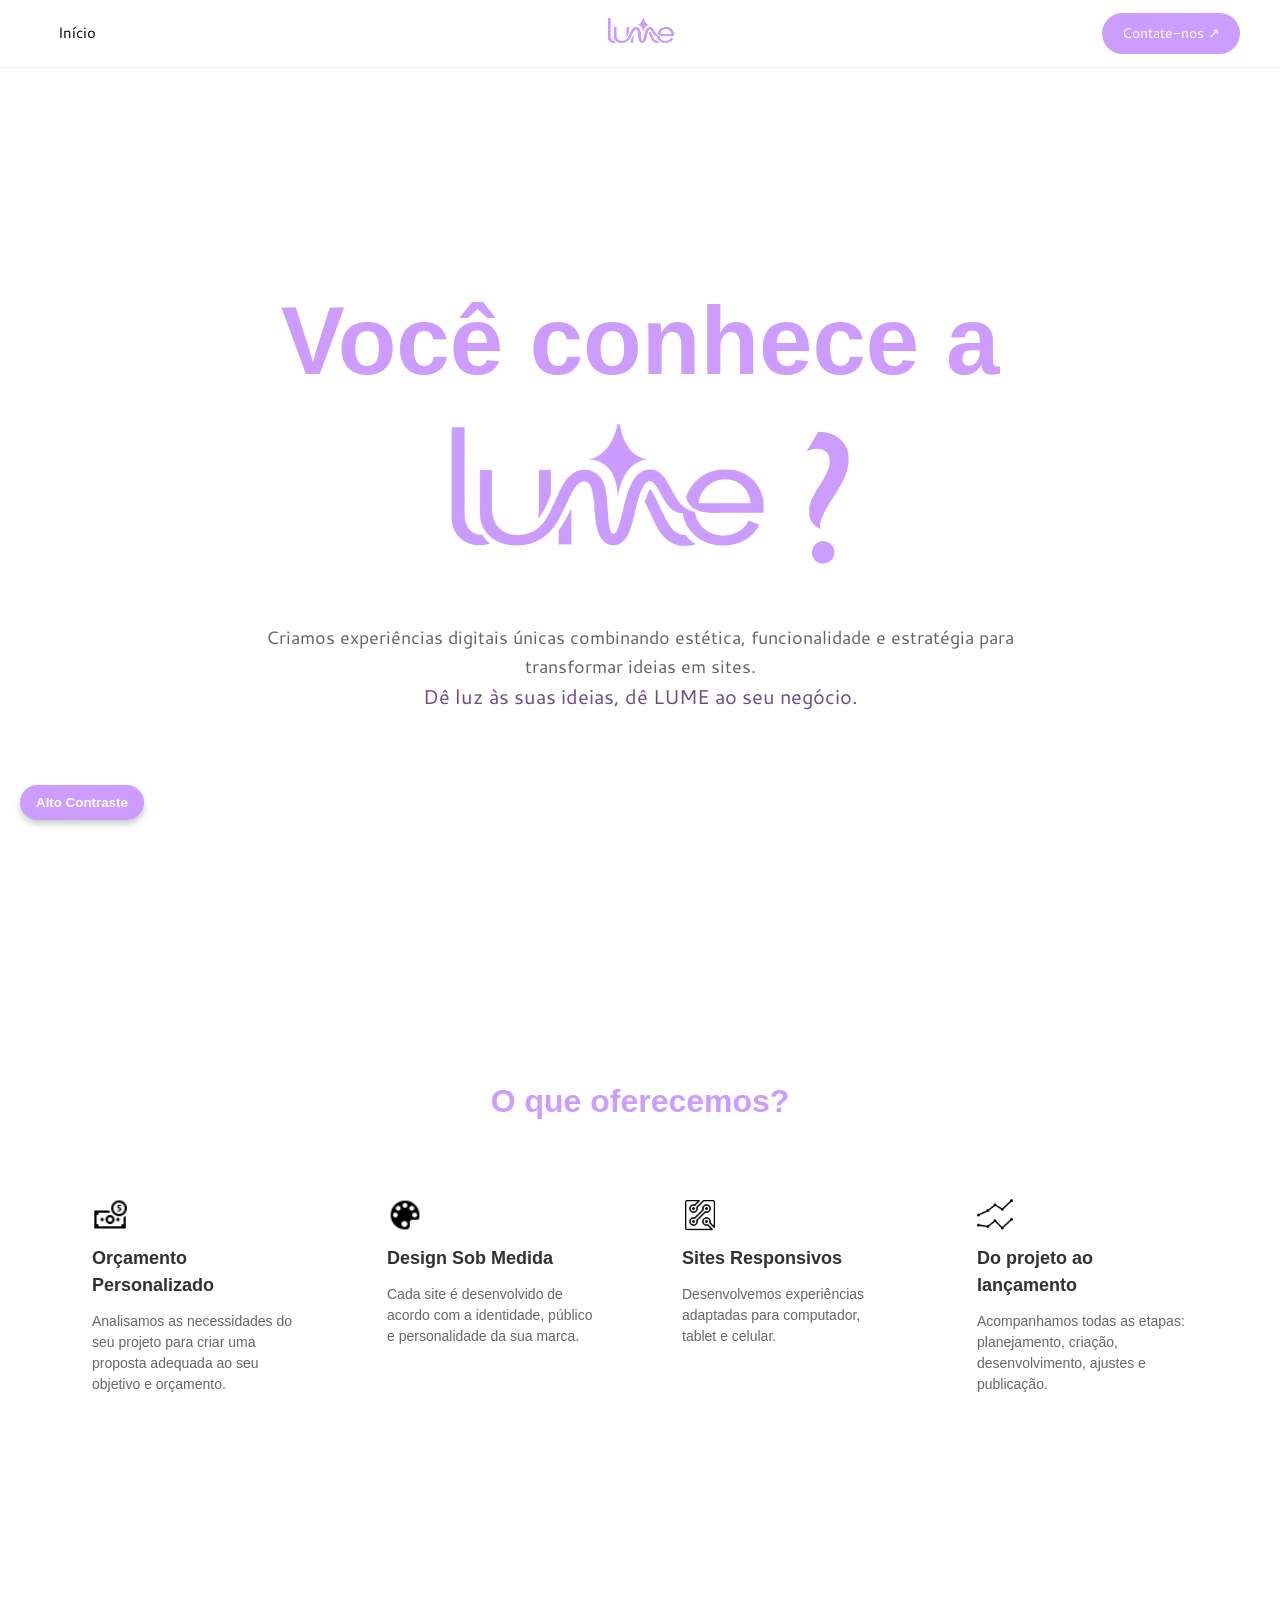
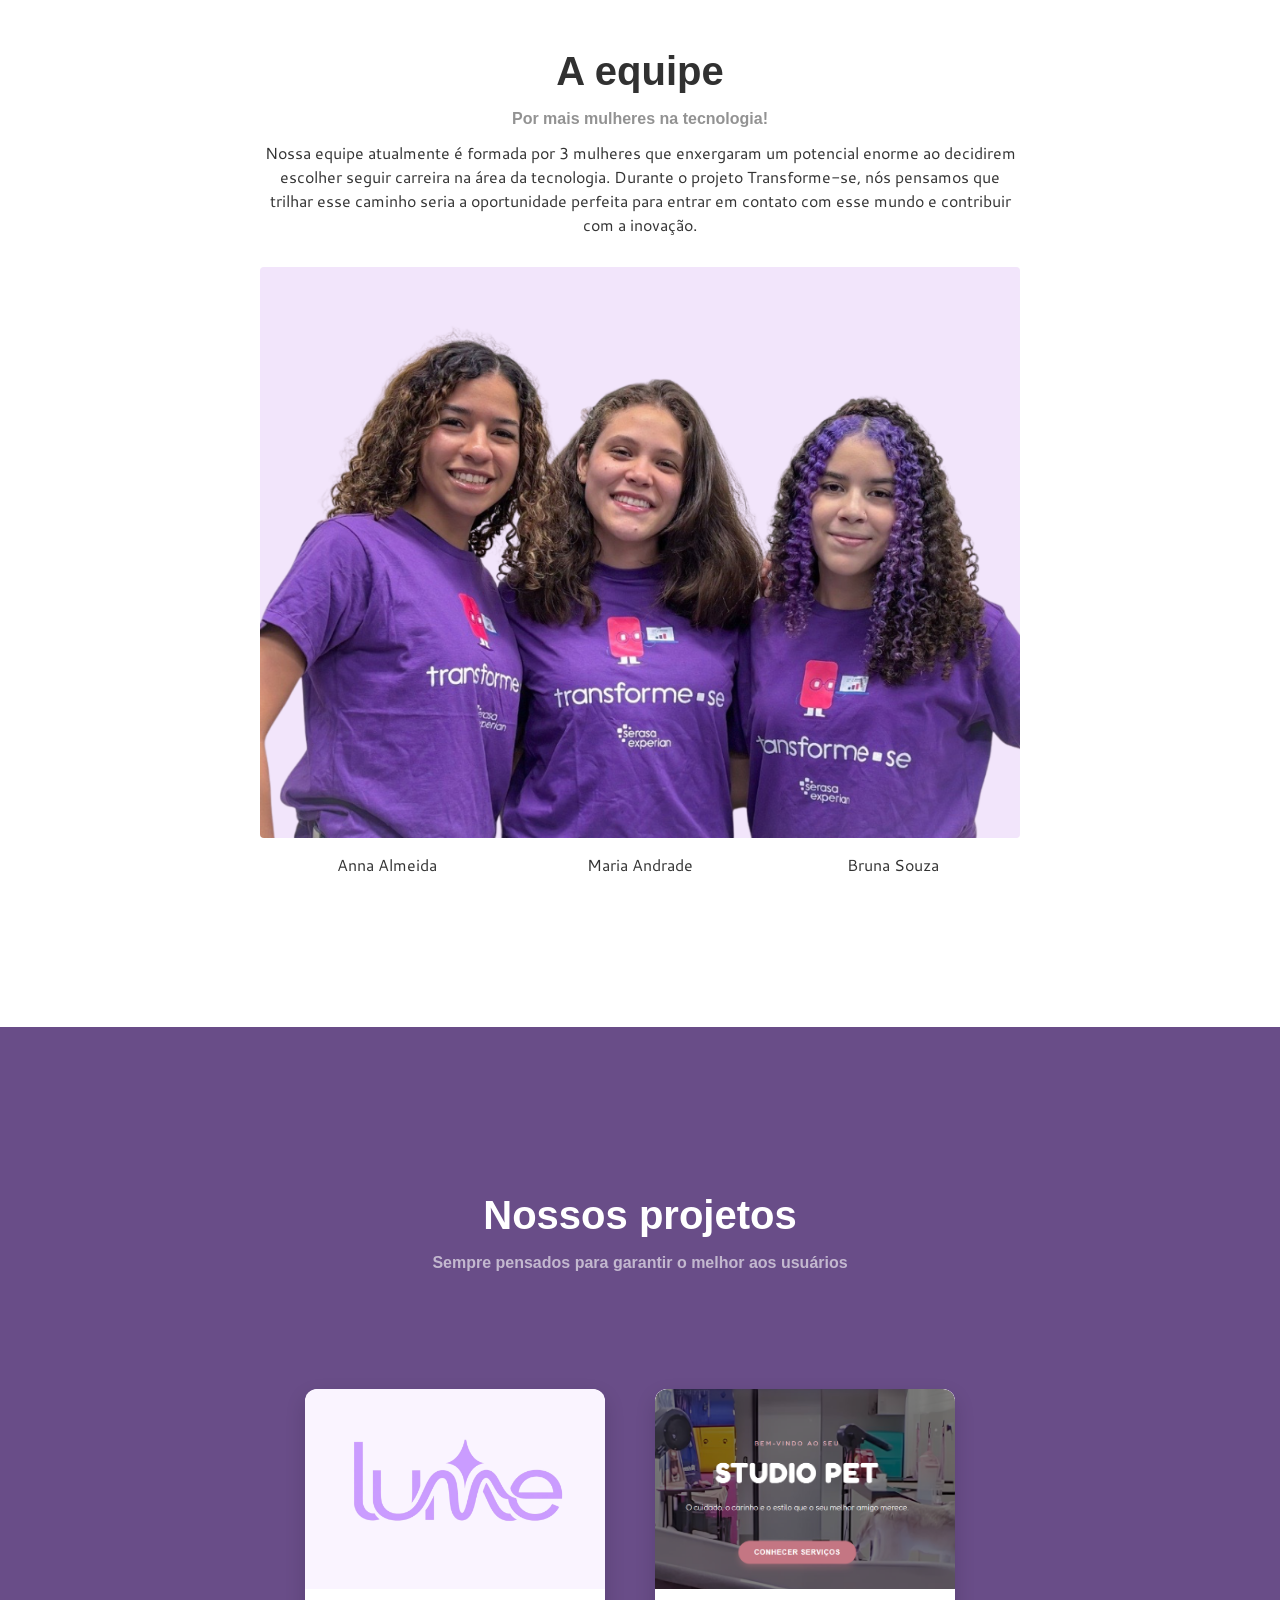
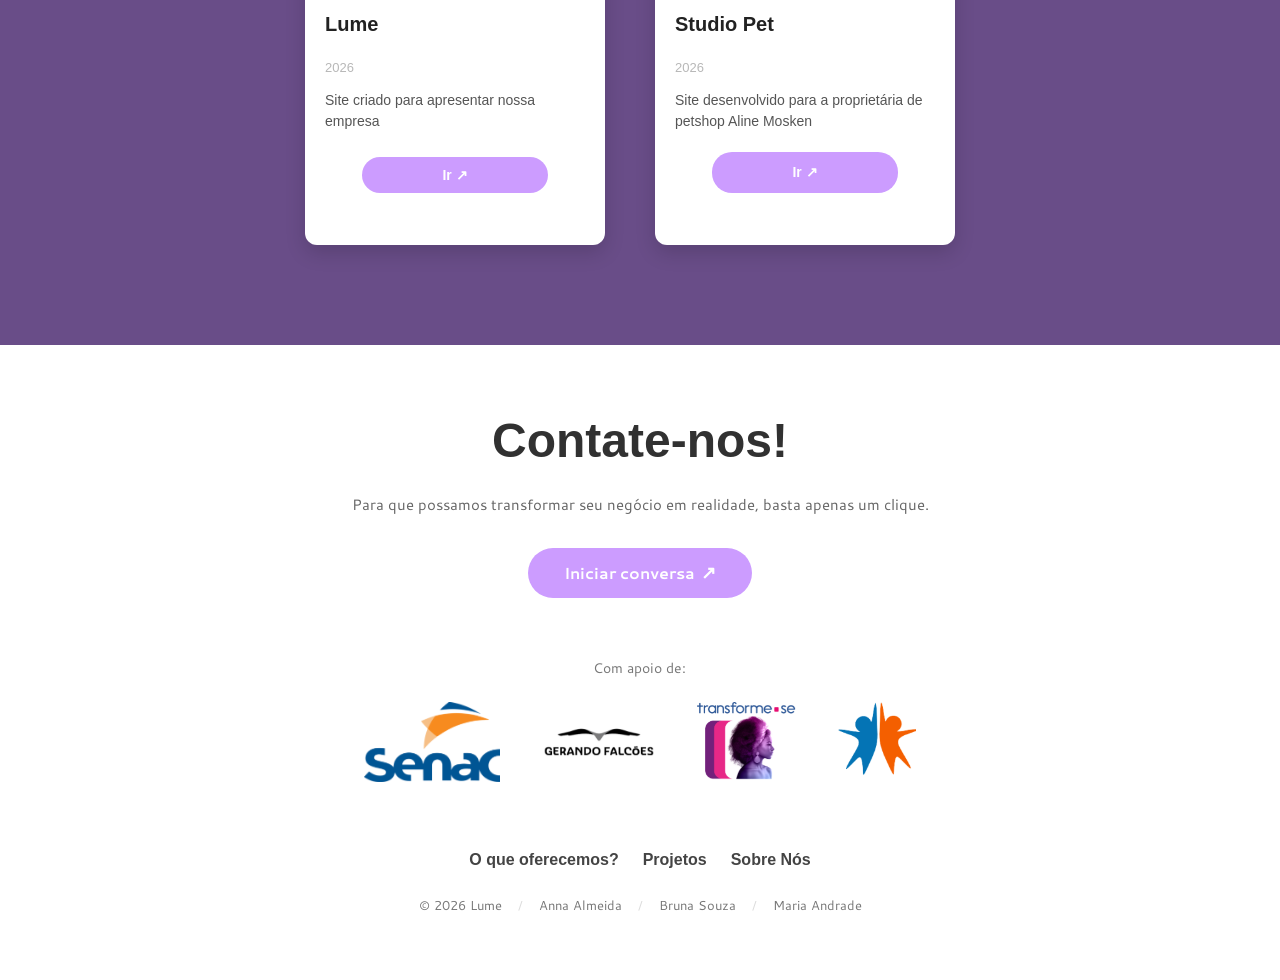
==== commit bd0992b5: "att" ====
--- a/index.html
+++ b/index.html
@@ -5,6 +5,7 @@
     <meta name="viewport" content="width=device-width, initial-scale=1.0">
     <title>Lume</title>
     <link rel="stylesheet" href="css/equipe.css">
+    <link rel="stylesheet" href="css/acessibilidade.css">
     <link rel="stylesheet" href="css/banner.css">
     <link rel="stylesheet" href="css/card.css">
     <link rel="stylesheet" href="css/contact.css">
@@ -29,6 +30,10 @@
     new window.VLibras.Widget('https://vlibras.gov.br/app');
     </script>
 
+    <button id="btn-contraste" class="btn-acessibilidade" aria-label="Alternar alto contraste">
+      Alto Contraste
+    </button>
+
 
   <header class="navbar">
     <nav class="navnav">
@@ -58,7 +63,7 @@
           </span>
         </h1>
         <p class="textinhos">
-          Criamos experiências digitais únicas combinando estética, funcionalidade e estratégia para transformar ideias em sites que realmente representam cada negócio.
+          Criamos experiências digitais únicas combinando estética, funcionalidade e estratégia para transformar ideias em sites.
 
           <p class="slogan">Dê luz às suas ideias, dê LUME ao seu negócio.</p>
         </p>
@@ -70,6 +75,11 @@
       <br>
       <br>
 
+
+
+
+
+
     <section class="seccao-topicos">
     <h2 class="titulo-topicos" id="servicos">O que oferecemos?</h2>
     
@@ -101,6 +111,9 @@
 
 </div>
 </section>
+
+
+
 
     <section id="sobre" class="section-container">
     <h2 class="section-title">A equipe</h2>
@@ -161,6 +174,11 @@
     </section>
    
     </section>
+
+
+
+
+    
     <footer class="footer-container">
  
   <div class="cta-section">
@@ -216,6 +234,6 @@
     </footer>
 
 </footer>
-  <script src="java/topicos.js"></script>
+  <script src="java/script.js"></script>
 </body>
 </html>
--- a/css/acessibilidade.css
+++ b/css/acessibilidade.css
@@ -0,0 +1,44 @@
+
+.btn-acessibilidade {
+  position: fixed;
+  bottom: 80px; /* Posicionado acima ou ao lado do VLibras */
+  left: 20px;
+  z-index: 99999;
+  background-color: #CC9CFF;
+  color: #ffffff;
+  border: none;
+  padding: 10px 16px;
+  border-radius: 50px;
+  cursor: pointer;
+  font-weight: bold;
+  box-shadow: 0 4px 6px rgba(0,0,0,0.2);
+  transition: background-color 0.3s ease;
+}
+
+.btn-acessibilidade:hover {
+  background-color: #694D88;
+  color: #ffffff;
+}
+
+body.alto-contraste {
+  background-color: #000000 !important;
+  color: #ffffff !important;
+}
+
+body.alto-contraste * {
+  background-color: inherit !important;
+  color: #ffffff !important;
+  border-color: #ffffff !important;
+}
+
+body.alto-contraste a {
+  color: #ffffff !important; 
+  text-decoration: underline !important;
+}
+
+body.alto-contraste button {
+  background-color: #ffffff !important;
+  color: #000000 !important;
+  font-weight: bold;
+}
+
--- a/css/banner.css
+++ b/css/banner.css
@@ -62,6 +62,24 @@
   color: #694D88;
 }
 
+/* alto-contraste*/
+body.alto-contraste .hero {
+  background-color: #000000 !important;
+}
+
+body.alto-contraste .slogan {
+  font-weight: bold !important;
+  color: #ffffff !important;
+}
+
+body.alto-contraste .textinhos {
+  color: #ffffff !important;
+}
+
+body.alto-contraste .titulo1,
+body.alto-contraste .titulos {
+  color: #ffffff !important;
+}
 
 /* mobile */
 
--- a/css/contact.css
+++ b/css/contact.css
@@ -8,6 +8,21 @@
   font-family: Arial, sans-serif;
   background-color: #ffffff;
   color: #333333;
+    -webkit-user-select: none;
+  -moz-user-select: none;
+  -ms-user-select: none;
+  user-select: none;
+}
+
+
+img {
+  -webkit-user-drag: none;
+  -webkit-user-drag: none;
+}
+
+button, a {
+  -webkit-user-drag: none;
+  -webkit-user-drag: none;
 }
 
 .container {
--- a/css/footer.css
+++ b/css/footer.css
@@ -123,6 +123,64 @@
 }
 
 
+
+
+
+
+
+/* ==========================================
+   MODO ALTO CONTRASTE - BOTÃO DE CHAT (CTA)
+   ========================================== */
+
+body.alto-contraste .footer-container {
+  background-color: #000000 !important;
+  color: #ffffff !important;
+}
+
+body.alto-contraste .cta-section .title,
+body.alto-contraste .cta-section .subtitle,
+body.alto-contraste .sponsors-title {
+  color: #ffffff !important;
+}
+
+/* Estado Normal do Botão no Alto Contraste */
+body.alto-contraste .btn-chat {
+  background-color: #ffffff !important;
+  color: #000000 !important;
+  border: 2px solid #ffffff !important;
+  padding: 12px 36px !important;
+  border-radius: 50px !important;
+  text-decoration: none !important;
+  font-weight: 700 !important;
+  display: inline-flex !important;
+}
+
+/* Força a cor preta em todos os textos/elementos dentro do botão no estado normal */
+body.alto-contraste .btn-chat,
+body.alto-contraste .btn-chat * {
+  color: #000000 !important;
+}
+
+/* Estado Hover do Botão no Alto Contraste */
+body.alto-contraste .btn-chat:hover {
+  background-color: #000000 !important;
+  border-color: #ffffff !important;
+  transform: translateY(-1px) !important;
+}
+
+/* Força a cor branca em todos os textos/elementos dentro do botão no hover */
+body.alto-contraste .btn-chat:hover,
+body.alto-contraste .btn-chat:hover * {
+  color: #ffffff !important;
+}
+
+
+
+
+
+
+
+
 /* mobile */
 
 @media (max-width: 600px) {
--- a/css/navbar.css
+++ b/css/navbar.css
@@ -74,6 +74,43 @@
     display: block;
 }
 
+/* alto-contraste*/
+/* Fundo da barra de navegação preto no alto contraste */
+body.alto-contraste .navbar {
+  background-color: #000000 !important;
+  border-bottom: 1px solid #ffffff !important;
+}
+
+/* Estado normal dos itens do menu (Início e Contate-nos) */
+body.alto-contraste .nav-item,
+body.alto-contraste .nav-item1 {
+  background-color: #ffffff !important;
+  color: #000000 !important;
+  border: 2px solid #ffffff !important;
+  text-decoration: none !important;
+}
+
+/* Força a cor preta em qualquer texto/seta dentro dos botões no estado normal */
+body.alto-contraste .nav-item *,
+body.alto-contraste .nav-item1 * {
+  color: #000000 !important;
+}
+
+/* Efeito Hover dos itens no alto contraste (Inverte para fundo preto e texto branco) */
+body.alto-contraste .nav-item:hover,
+body.alto-contraste .nav-item1:hover {
+  background-color: #000000 !important;
+  color: #ffffff !important;
+  border-color: #ffffff !important;
+}
+
+/* Força a cor branca em textos e setas no hover */
+body.alto-contraste .nav-item:hover *,
+body.alto-contraste .nav-item1:hover * {
+  color: #ffffff !important;
+}
+
+
 /* mobile */
 @media (max-width: 768px) {
     .navbar {
--- a/css/style.css
+++ b/css/style.css
@@ -8,6 +8,11 @@
 }
 
 img {
+  -webkit-user-drag: none;
+  -webkit-user-drag: none;
+}
+
+button, a {
   -webkit-user-drag: none;
   -webkit-user-drag: none;
 }
@@ -38,6 +43,10 @@
 
 *, *::before, *::after {
   box-sizing: border-box;
+}
+
+body.alto-contraste a {
+  text-decoration: none !important;
 }
 
 section, 
@@ -83,6 +92,23 @@
   scroll-margin-top: 50px;
 }
 
+.botao-contraste { /* Substitua por . sua classe ou ID exato do botão de contraste */
+  position: fixed !important;
+  right: 20px !important; /* Mesma distância da borda que o botão de Libras usa */
+  bottom: 90px !important; /* Ajusta esta altura para ficar logo acima ou abaixo do Libras */
+  z-index: 9999 !important;
+  
+  /* Se quiseres que ele fique com um formato quadrado/compacto semelhante ao ícone de Libras */
+  display: flex !important;
+  align-items: center !important;
+  justify-content: center !important;
+  box-shadow: 0 4px 12px rgba(0, 0, 0, 0.3) !important;
+  transition: transform 0.2s ease !important;
+}
+
+.botao-contraste:hover {
+  transform: scale(1.05) !important;
+}
 
 /* mobile */
 
--- a/css/projetos.css
+++ b/css/projetos.css
@@ -145,4 +145,57 @@
 
 .btn:hover {
     background-color: #b57bee;
+}
+
+/* ==========================================
+   MODO ALTO CONTRASTE - SEÇÃO DE PROJETOS
+   ========================================== */
+
+/* 1. Fundo da seção geral */
+body.alto-contraste .section-tour {
+  background-color: #000000 !important;
+  color: #ffffff !important;
+}
+
+/* 2. Textos e títulos principais */
+body.alto-contraste .section-title,
+body.alto-contraste .section-subtitle,
+body.alto-contraste .text-white {
+  color: #ffffff !important;
+}
+
+/* 3. Estilo dos Cards dos Projetos */
+body.alto-contraste .place-card {
+  background-color: #ffffff !important;
+  color: #000000 !important;
+  border: 2px solid #ffffff !important;
+  box-shadow: none !important; /* Remove sombras para visual mais limpo */
+}
+
+/* Textos dentro do Card */
+body.alto-contraste .place-info h4 {
+  color: #000000 !important;
+}
+
+body.alto-contraste .place-date {
+  color: #333333 !important; /* Cinza bem escuro para manter leitura clara */
+  font-weight: bold !important;
+}
+
+body.alto-contraste .place-info p:not(.place-date) {
+  color: #000000 !important;
+}
+
+/* 4. Botão "Ir" dentro dos Cards */
+body.alto-contraste .btn {
+  background-color: #000000 !important;
+  color: #ffffff !important;
+  border: 2px solid #000000 !important;
+}
+
+/* Efeito Hover do Botão no Alto Contraste */
+body.alto-contraste .btn:hover {
+  background-color: #ffffff !important;
+  color: #000000 !important;
+  border-color: #000000 !important;
 }
--- a/css/topicos.css
+++ b/css/topicos.css
@@ -26,10 +26,9 @@
     border-radius: 8px;
     transition: background-color 0.3s ease, transform 0.3s ease;
     text-align: left;
-    cursor: pointer; /* Mostra que é clicável */
+    cursor: pointer;
 }
 
-/* Hover para computadores */
 .topico:hover,
 .topico.ativo {
     background-color: #CC9CFF;
@@ -57,7 +56,6 @@
     transition: color 0.3s ease; 
 }
 
-/* Textos e ícones mudam no hover OU quando tiver a classe .ativo */
 .topico:hover h3,
 .topico:hover p,
 .topico.ativo h3,
@@ -71,7 +69,28 @@
 }
 
 
-/* mobile */
+/* alto contraste */
+
+body.alto-contraste .topico {
+  background-color: #ffffff !important;
+  color: #000000 !important;
+  border: 2px solid #ffffff !important;
+  cursor: default !important;
+}
+
+body.alto-contraste .topico h3,
+body.alto-contraste .topico p {
+  color: #000000 !important;
+}
+
+body.alto-contraste .topico .topico-imagem {
+  filter: none !important;
+  background-color: transparent !important;
+  mask-image: none !important;
+  -webkit-mask-image: none !important;
+}
+
+
 
 @media screen and (max-width: 768px) {
     .seccao-topicos {
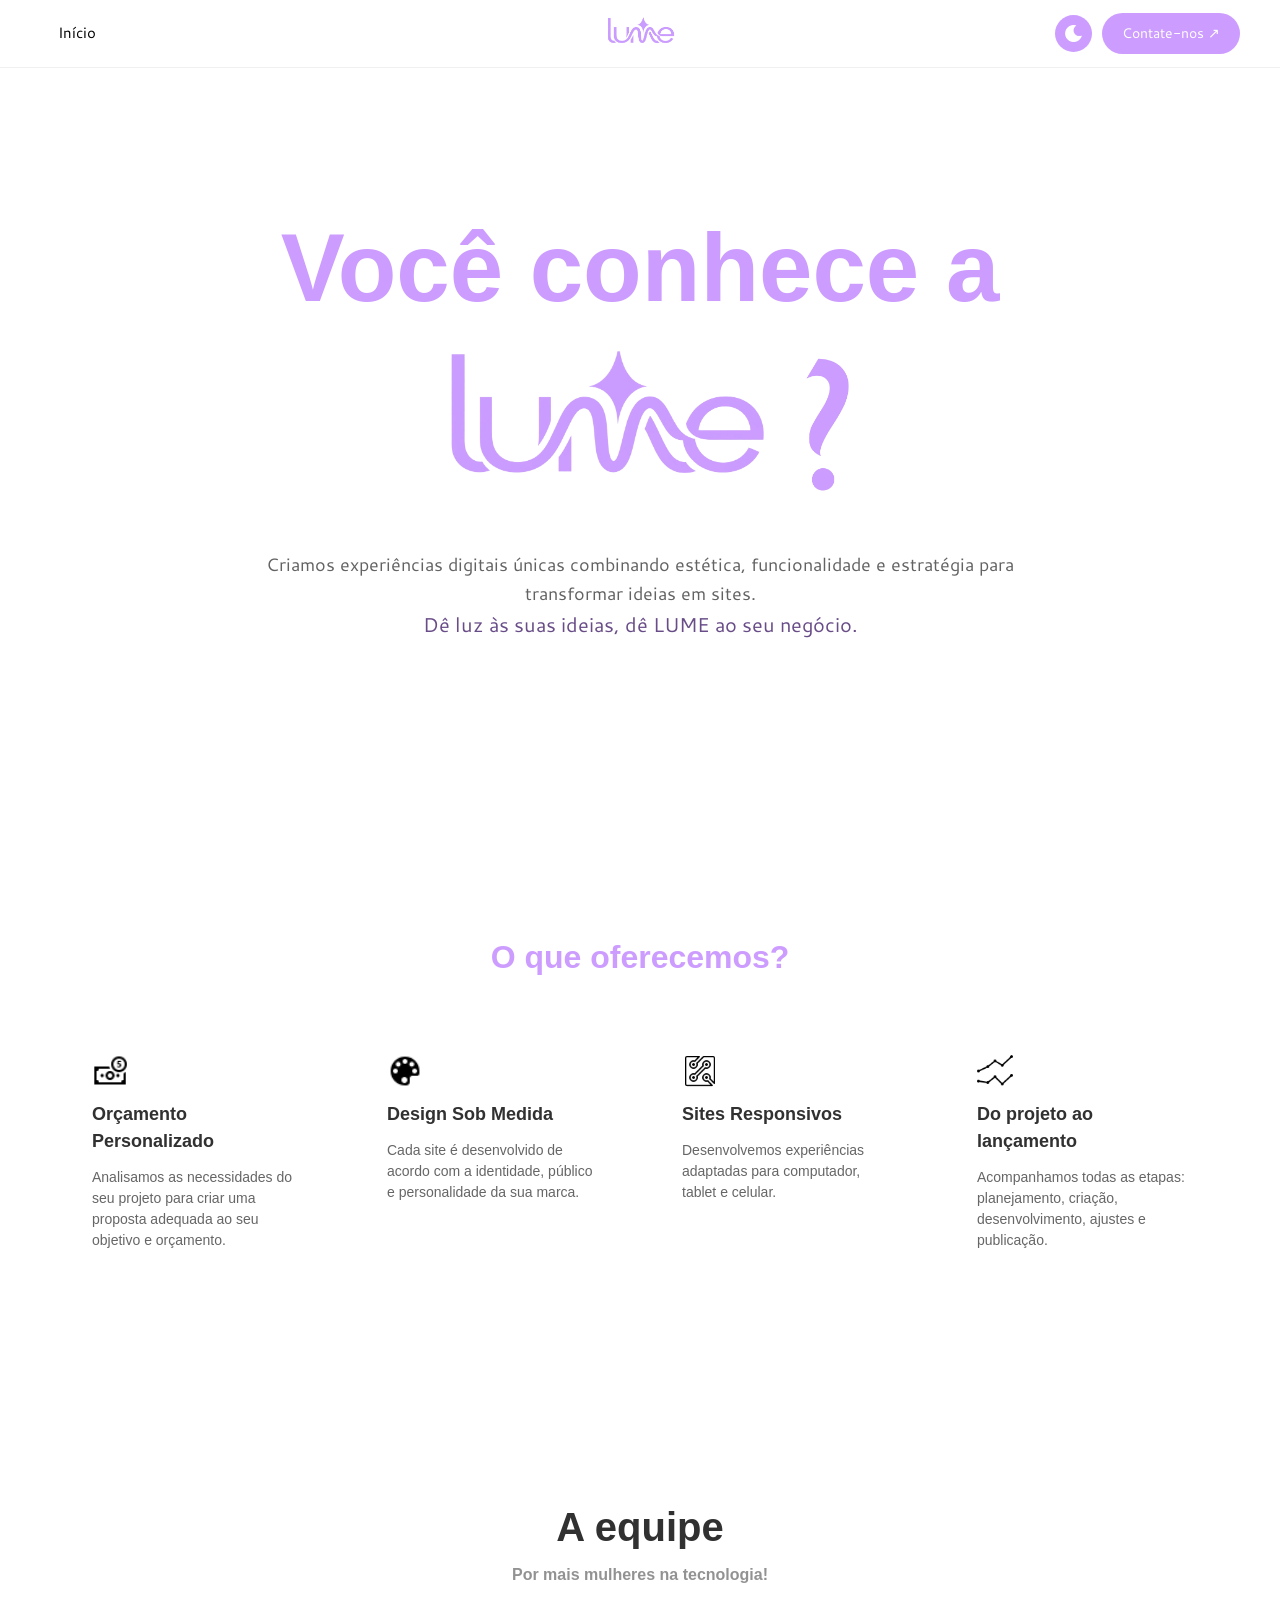
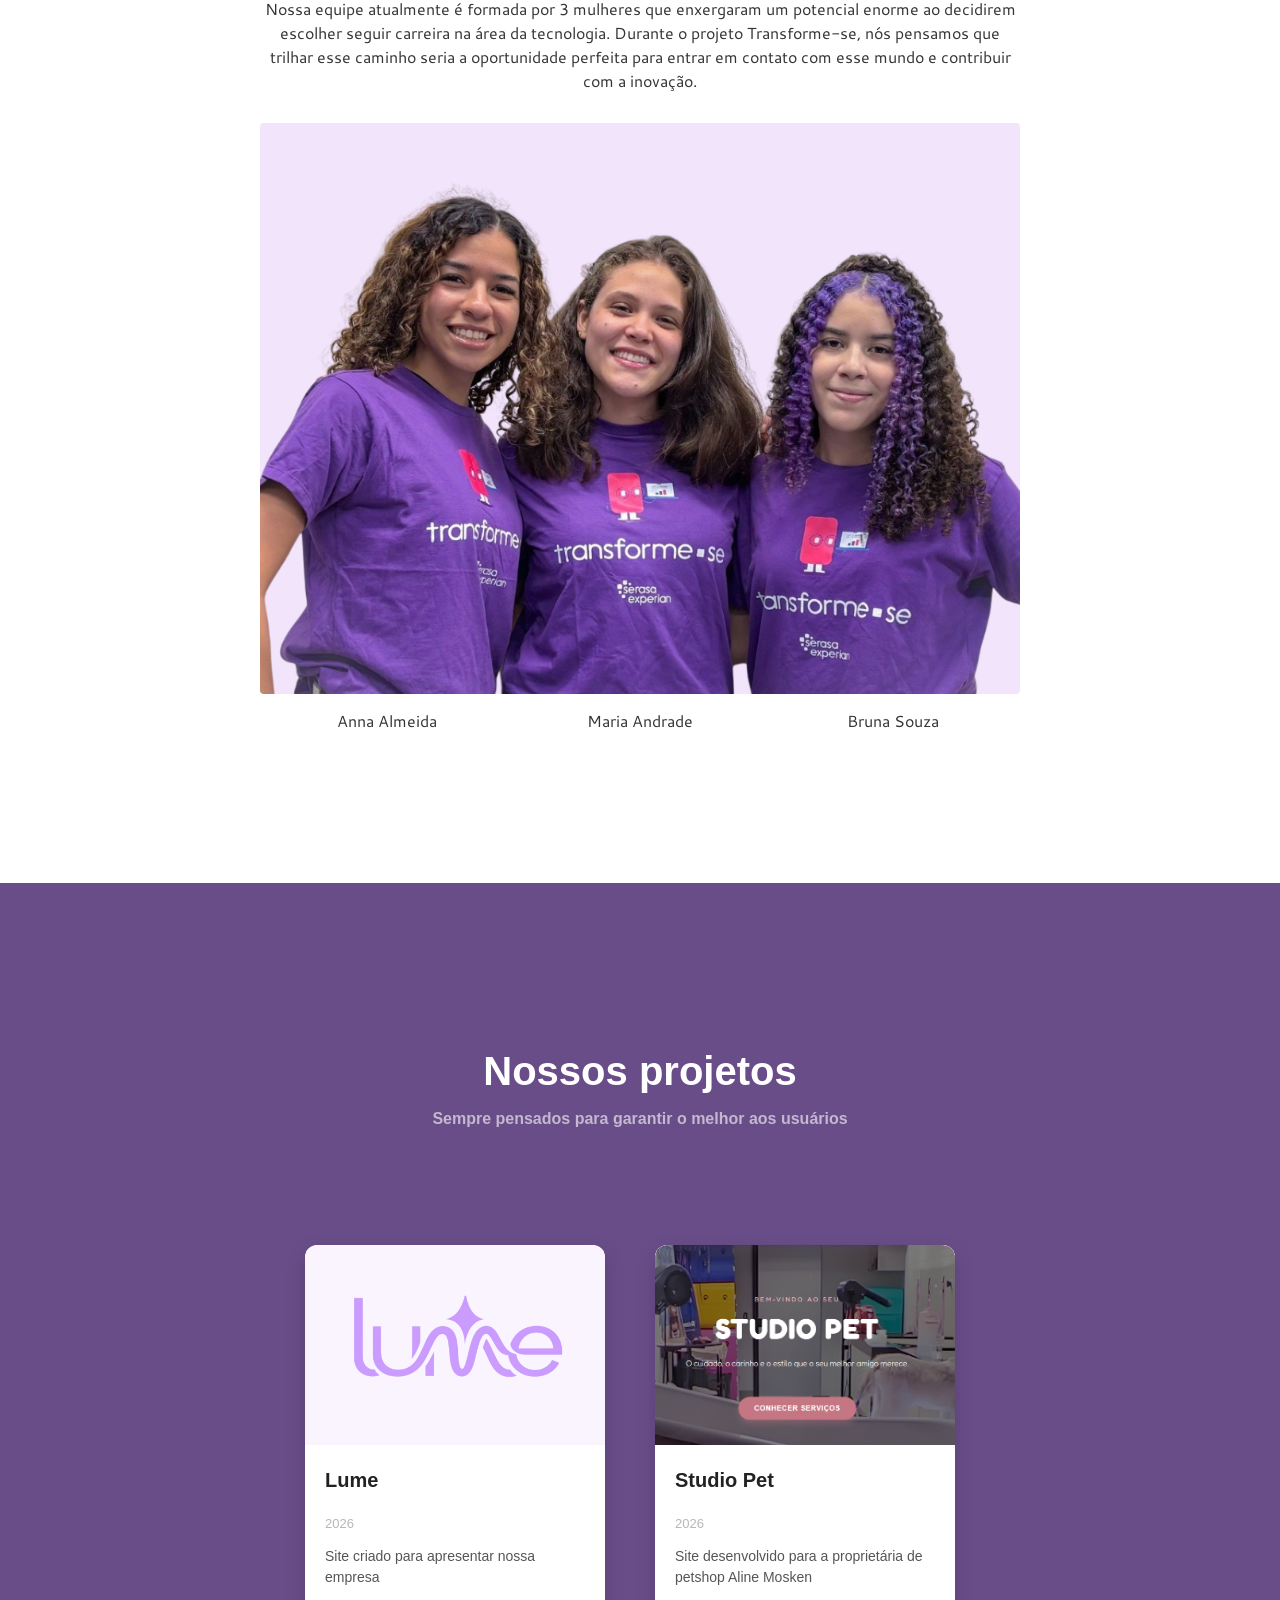
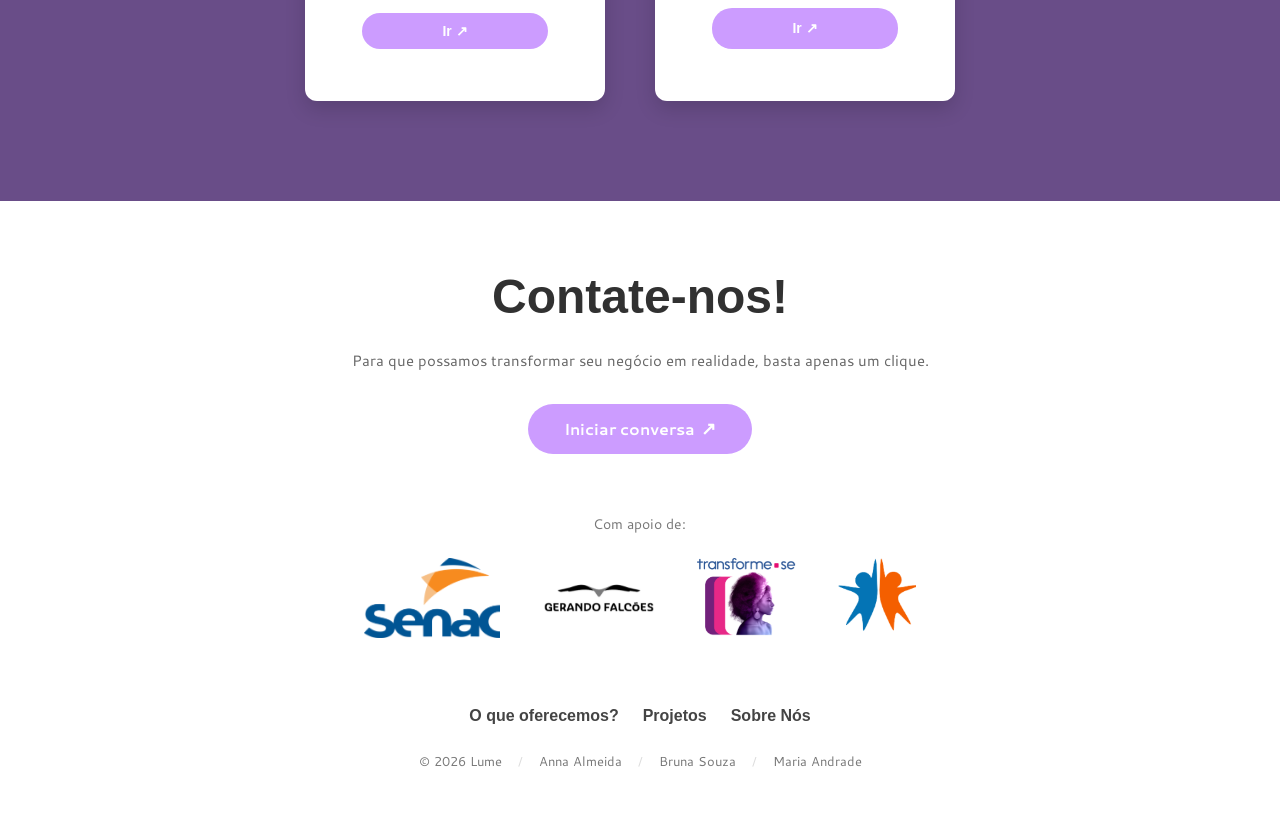
==== commit d67e2843: "att" ====
--- a/index.html
+++ b/index.html
@@ -25,15 +25,10 @@
       <div class="vw-plugin-top-wrapper"></div>
     </div>
   </div>
-    <script src="https://vlibras.gov.br/app/vlibras-plugin.js"></script>
-    <script>
+  <script src="https://vlibras.gov.br/app/vlibras-plugin.js"></script>
+  <script>
     new window.VLibras.Widget('https://vlibras.gov.br/app');
-    </script>
-
-    <button id="btn-contraste" class="btn-acessibilidade" aria-label="Alternar alto contraste">
-      Alto Contraste
-    </button>
-
+  </script>
 
   <header class="navbar">
     <nav class="navnav">
@@ -41,88 +36,71 @@
           <a href="#home" class="nav-item">Início</a>
         </div>
         <div class="nav-logo">
-          <img src="imagens/lumelogo.png" alt="" loading="lazy">
+          <img src="imagens/lumelogo.png" alt="Lume Logo" loading="lazy">
         </div>
         <div class="nav-lado nav-direita">
+          <button id="btn-contraste" class="btn-icone-contraste" aria-label="Alternar alto contraste">
+            <img src="imagens/luabranca2.png" alt="Alto Contraste" class="icone-contraste">
+          </button>
           <a href="contact.html" class="nav-item1">Contate-nos &nearr;</a>
         </div>
     </nav>
   </header>
   
-      <br>
-      <br>
-      <br>
+  <section id="home" class="hero">
+    <div class="hero-caption">
+      <h1 class="titulos titulo1">
+        Você conhece a 
+        <span class="logoInterroga">
+          <img src="imagens/lumelogo.png" alt="Lume" loading="lazy">
+          <img src="imagens/d0b066af-da40-4470-be90-8e5a62695613.png" alt="interrogação" class="interrogacao" loading="lazy">
+        </span>
+      </h1>
+      <div class="textinhos">
+        Criamos experiências digitais únicas combinando estética, funcionalidade e estratégia para transformar ideias em sites.
+        <p class="slogan">Dê luz às suas ideias, dê LUME ao seu negócio.</p>
+      </div>
+    </div>
+  </section>
 
-      <section id="home" class="hero">
-      <div class="hero-caption">
-        <h1 class="titulos titulo1">
-          Você conhece a 
-          <span class="logoInterroga">
-            <img src="imagens/lumelogo.png" alt="Lume" loading="lazy">
-            <img src="imagens/d0b066af-da40-4470-be90-8e5a62695613.png" alt="interrogação" class="interrogacao" loading="lazy">
-          </span>
-        </h1>
-        <p class="textinhos">
-          Criamos experiências digitais únicas combinando estética, funcionalidade e estratégia para transformar ideias em sites.
-
-          <p class="slogan">Dê luz às suas ideias, dê LUME ao seu negócio.</p>
-        </p>
-      </div>
-    </section>
-
-
-      <br>
-      <br>
-      <br>
-
-
-
-
-
-
-    <section class="seccao-topicos">
+  <section class="seccao-topicos">
     <h2 class="titulo-topicos" id="servicos">O que oferecemos?</h2>
     
-   <div class="topicos-container">
+    <div class="topicos-container">
+      <div class="topico">
+        <img src="imagens/icons8-dinheiro-32.png" alt="Orçamento" class="topico-imagem" loading="lazy">
+        <h3>Orçamento Personalizado</h3>
+        <p>Analisamos as necessidades do seu projeto para criar uma proposta adequada ao seu objetivo e orçamento.</p>
+      </div>
 
-  <div class="topico">
-    <img src="imagens/icons8-dinheiro-32.png" alt="Orçamento" class="topico-imagem" loading="lazy">
-    <h3>Orçamento Personalizado</h3>
-    <p>Analisamos as necessidades do seu projeto para criar uma proposta adequada ao seu objetivo e orçamento.</p>
-  </div>
+      <div class="topico">
+        <img src="imagens/icons8-paleta-de-pintura-30.png" alt="Design" class="topico-imagem" loading="lazy">
+        <h3>Design Sob Medida</h3>
+        <p>Cada site é desenvolvido de acordo com a identidade, público e personalidade da sua marca.</p>
+      </div>
 
-  <div class="topico">
-    <img src="imagens/icons8-paleta-de-pintura-30.png" alt="Design" class="topico-imagem" loading="lazy">
-    <h3>Design Sob Medida</h3>
-    <p>Cada site é desenvolvido de acordo com a identidade, público e personalidade da sua marca.</p>
-  </div>
+      <div class="topico">
+        <img src="imagens/icons8-circuito-50.png" alt="Responsivo" class="topico-imagem" loading="lazy">
+        <h3>Sites Responsivos</h3>
+        <p>Desenvolvemos experiências adaptadas para computador, tablet e celular.</p>
+      </div>
 
-  <div class="topico">
-    <img src="imagens/icons8-circuito-50.png" alt="Responsivo" class="topico-imagem" loading="lazy">
-    <h3>Sites Responsivos</h3>
-    <p>Desenvolvemos experiências adaptadas para computador, tablet e celular.</p>
-  </div>
+      <div class="topico">
+        <img src="imagens/icons8-gráfico-de-linha-50.png" alt="Lançamento" class="topico-imagem" loading="lazy">
+        <h3>Do projeto ao lançamento</h3>
+        <p>Acompanhamos todas as etapas: planejamento, criação, desenvolvimento, ajustes e publicação.</p>
+      </div>
+    </div>
+  </section>
 
-  <div class="topico">
-    <img src="imagens/icons8-gráfico-de-linha-50.png" alt="Lançamento" class="topico-imagem" loading="lazy">
-    <h3>Do projeto ao lançamento</h3>
-    <p>Acompanhamos todas as etapas: planejamento, criação, desenvolvimento, ajustes e publicação.</p>
-  </div>
-
-</div>
-</section>
-
-
-
-
-    <section id="sobre" class="section-container">
+  <section id="sobre" class="section-container">
     <h2 class="section-title">A equipe</h2>
     <p class="section-subtitle">Por mais mulheres na tecnologia!</p>
     <p class="about-text">Nossa equipe atualmente é formada por 3 mulheres que enxergaram um potencial enorme ao decidirem escolher seguir carreira na área da tecnologia. Durante o projeto Transforme-se, nós pensamos que trilhar esse caminho seria a oportunidade perfeita para entrar em contato com esse mundo e contribuir com a inovação.</p>
     
     <div class="members-grid">
         <div class="member-card">
-              <img src="imagens/equipe02.png" alt="" loading="lazy">
+            <img src="imagens/equipe02.png" alt="Foto da equipe" loading="lazy">
         </div>
         
         <div class="member-names">
@@ -131,13 +109,9 @@
             <span>Bruna Souza</span>
         </div>
     </div>
-</section>
+  </section>
 
-
-
-
-
- <section id="projetos" class="section-tour">
+  <section id="projetos" class="section-tour">
     <div class="section-container">
          <h2 class="section-title text-white tituloteste">Nossos projetos</h2>
          <p class="section-subtitle text-white">Sempre pensados para garantir o melhor aos usuários</p>
@@ -164,66 +138,49 @@
             <div class="place-info">
                 <h4>Studio Pet</h4>
                 <p class="place-date">2026</p>
-                <p>Site desenvolvido para a proprietária de petshop Aline Mosken </p>
+                <p>Site desenvolvido para a proprietária de petshop Aline Mosken</p>
                 <a href="https://madumariaa.github.io/PI-Senac-Transforme-se/" class="btn">Ir &nearr;</a>
             </div>
         </div>
     </div>
-</section>
-        </div>
-    </section>
-   
-    </section>
+  </section>
 
+  <footer class="footer-container">
+    <div class="cta-section">
+      <h2 class="title">Contate-nos!</h2>
+      <p class="subtitle">
+        Para que possamos transformar seu negócio em realidade, basta apenas um clique.
+      </p>
+      <a href="contact.html" class="btn-chat">
+        Iniciar conversa <span class="arrow">↗</span>
+      </a>
+    </div>
 
+    <div class="sponsors-section">
+      <p class="sponsors-title">Com apoio de:</p>
+      <div class="sponsors-logos">
+        <a href="https://www.sp.senac.br/">
+          <img src="imagens/Senac_logo.svg.webp" alt="Senac">
+        </a>
+        <a href="https://doe.gerandofalcoes.com">
+          <img src="imagens/Design-sem-nome-40.png" alt="Gerando Falcões">
+        </a>
+        <a href="https://www.serasaexperian.com.br/transforme-se/">
+          <img src="imagens/transforme-se-banner.webp" alt="Transforme-se">
+        </a>
+        <a href="https://www.vivendadacrianca.com.br/">
+          <img src="imagens/logo.png" alt="Vivenda da Criança">
+        </a>
+      </div>
+    </div>
 
+    <nav class="footer-nav">
+      <a href="#servicos">O que oferecemos?</a>
+      <a href="#projetos">Projetos</a>
+      <a href="#sobre">Sobre Nós</a>
+    </nav>
 
-    
-    <footer class="footer-container">
- 
-  <div class="cta-section">
-    <h2 class="title">Contate-nos!</h2>
-    <p class="subtitle">
-      Para que possamos transformar seu negócio em realidade, basta apenas um clique.
-    </p>
-    <a href="contact.html" class="btn-chat">
-      Iniciar conversa <span class="arrow">↗</span>
-    </a>
-  </div>
-
-
-  <div class="sponsors-section">
-    <p class="sponsors-title">Com apoio de:</p>
-    <div class="sponsors-logos">
-     
-      <a href="https://www.sp.senac.br/">
-  <img src="imagens/Senac_logo.svg.webp" alt="Senac">
-      </a>
-
-      <a href="https://doe.gerandofalcoes.com">
-  <img src="imagens/Design-sem-nome-40.png" alt="Gerando Falcões">
-      </a>
-
-      <a href="https://www.serasaexperian.com.br/transforme-se/">
-  <img src="imagens/transforme-se-banner.webp" alt="Transforme-se">
-      </a>
-
-      <a href="https://www.vivendadacrianca.com.br/">
-  <img src="imagens/logo.png" alt="Vivenda da Criança">
-      </a>
-
-    </div>
-  </div>
-
- 
-
-  <nav class="footer-nav">
-    <a href="#servicos">O que oferecemos?</a>
-    <a href="#projetos">Projetos</a>
-    <a href="#sobre">Sobre Nós</a>
-  </nav>
-
-    <footer class="footer-bar">
+    <div class="footer-bar">
       <a href="https://term.ooo/" target="_blank" rel="noopener noreferrer" class="copyright">© 2026 Lume</a>
       <span class="separator">/</span>
       <div class="credits">
@@ -231,9 +188,9 @@
         <a href="https://www.linkedin.com/in/bruna-souza-ba2079432?utm_source=share_via&utm_content=profile&utm_medium=member_ios" target="_blank" rel="noopener noreferrer">Bruna Souza</a>
         <a href="https://www.linkedin.com/in/madu-la/" target="_blank" rel="noopener noreferrer">Maria Andrade</a>
       </div>
-    </footer>
+    </div>
+  </footer>
 
-</footer>
   <script src="java/script.js"></script>
 </body>
 </html>
--- a/css/equipe.css
+++ b/css/equipe.css
@@ -73,6 +73,42 @@
     font-weight: 500;
 }
 
+
+/* alto contraste*/
+
+/* Se houver uma tag <section> a envolver, pintamos ela de preto de ponta a ponta */
+body.alto-contraste section#sobre {
+  background-color: #000000 !important;
+  width: 100% !important;
+}
+
+/* Garante que o interior da caixa também fique com fundo preto e sem margens brancas estranhas */
+body.alto-contraste #sobre.section-container {
+  background-color: #000000 !important;
+  max-width: 100% !important; /* Ocupa a largura toda */
+  padding-left: 16px !important;
+  padding-right: 16px !important;
+}
+
+/* Limitamos a largura apenas dos textos e da foto para continuarem centralizados e bonitos */
+body.alto-contraste #sobre .about-text,
+body.alto-contraste #sobre .section-title,
+body.alto-contraste #sobre .section-subtitle,
+body.alto-contraste #sobre .members-grid {
+  max-width: 800px !important;
+  margin-left: auto !important;
+  margin-right: auto !important;
+}
+
+/* Textos e títulos em branco */
+body.alto-contraste #sobre .section-title,
+body.alto-contraste #sobre .section-subtitle,
+body.alto-contraste #sobre .about-text,
+body.alto-contraste #sobre .member-names span {
+  color: #ffffff !important;
+}
+
+
 /* mobile */
 @media (max-width: 768px) {
     .section-container {
--- a/css/contact.css
+++ b/css/contact.css
@@ -8,20 +8,17 @@
   font-family: Arial, sans-serif;
   background-color: #ffffff;
   color: #333333;
-    -webkit-user-select: none;
+  -webkit-user-select: none;
   -moz-user-select: none;
   -ms-user-select: none;
   user-select: none;
 }
 
-
 img {
   -webkit-user-drag: none;
-  -webkit-user-drag: none;
 }
 
 button, a {
-  -webkit-user-drag: none;
   -webkit-user-drag: none;
 }
 
@@ -57,14 +54,15 @@
   transition: background-color 0.3s ease, transform 0.3s ease;
 }
 
-.infoContato:hover{
-    background-color: #694D88;
-    transform: scale(1.05)
-}
-
-.infoContato:hover p{
-    color: #ffffff;
-}
+.infoContato:hover {
+  background-color: #694D88;
+  transform: scale(1.05);
+}
+
+.infoContato:hover p {
+  color: #ffffff;
+}
+
 .infoContato p {
   font-size: 14px;
   color: #555555;
@@ -104,7 +102,7 @@
 
 .formulario input:focus {
   border-color: #694D88;
-  box-shadow: 0 0 0 2px #694D88;;
+  box-shadow: 0 0 0 2px #694D88;
 }
 
 .btn {
@@ -131,20 +129,6 @@
   color: #ffffff;
 }
 
-@media (max-width: 768px) {
-  .contact-grid {
-    flex-direction: column;
-  }
-  
-  .form-row {
-    flex-direction: column;
-  }
-
-  .btn-right {
-    width: 100%;
-  }
-}
-
 .link-email {
   color: #CC9CFF;
   font-weight: bold;
@@ -157,3 +141,152 @@
   text-decoration: underline;
 }
 
+
+/* ==========================================
+   MODO ALTO CONTRASTE - PÁGINA DE CONTATO
+   ========================================== */
+
+body.alto-contraste {
+  background-color: #000000 !important;
+  color: #ffffff !important;
+}
+
+body.alto-contraste .titulo,
+body.alto-contraste .subtitulo {
+  color: #ffffff !important;
+}
+
+body.alto-contraste .infoContato p {
+  color: #ffffff !important;
+}
+
+body.alto-contraste .infoContato:hover {
+  background-color: #ffffff !important;
+}
+
+body.alto-contraste .infoContato:hover p {
+  color: #000000 !important;
+}
+
+body.alto-contraste .link-email {
+  color: #ffffff !important;
+  text-decoration: underline !important;
+}
+
+body.alto-contraste .link-email:hover {
+  color: #CC9CFF !important;
+}
+
+/* Campos de input no alto contraste */
+body.alto-contraste .formulario input {
+  background-color: #000000 !important;
+  color: #ffffff !important;
+  border: 2px solid #ffffff !important;
+}
+
+body.alto-contraste .formulario input::placeholder {
+  color: #cccccc !important;
+}
+
+/* Botão Enviar no alto contraste */
+body.alto-contraste .btn {
+  background-color: #ffffff !important;
+  color: #000000 !important;
+  border: 2px solid #ffffff !important;
+}
+
+body.alto-contraste .btn:hover {
+  background-color: #000000 !important;
+  color: #ffffff !important;
+  border-color: #ffffff !important;
+}
+
+
+/* ==========================================
+   RESPONSIVO (MOBILE)
+   ========================================== */
+
+@media (max-width: 768px) {
+  .contact-grid,
+  .cartao-contato {
+    flex-direction: column;
+  }
+  
+  .form-row {
+    flex-direction: column;
+  }
+
+  .btn-right {
+    width: 100%;
+  }
+}
+
+
+.btn-icone-voltar {
+  display: inline-flex !important;
+  align-items: center !important;
+  justify-content: center !important;
+  width: 37px !important;
+  height: 37px !important;
+  min-width: 37px !important;
+  max-width: 37px !important;
+  aspect-ratio: 1 / 1 !important;
+  padding: 0 !important;
+  border-radius: 50% !important;
+  background-color: #CC9CFF !important;
+  border: none !important;
+  cursor: pointer !important;
+  margin-left: 10px !important;
+  box-sizing: border-box !important;
+  flex-shrink: 0 !important;
+  transition: all 0.3s cubic-bezier(0.25, 0.8, 0.25, 1) !important;
+  text-decoration: none !important;
+}
+
+.btn-icone-voltar:hover {
+  background-color: #694D88 !important;
+  transform: translateY(-1px);
+}
+
+.icone-voltar {
+  width: 17px !important;
+  height: 17px !important;
+  object-fit: contain !important;
+  display: block !important;
+  margin: 0 !important;
+}
+
+/* Modo Alto Contraste para o botão de voltar circular */
+body.alto-contraste .btn-icone-voltar {
+  background-color: #ffffff !important;
+  border: 2px solid #ffffff !important;
+  border-radius: 50% !important;
+}
+
+body.alto-contraste .icone-voltar {
+  filter: invert(1) !important;
+}
+
+body.alto-contraste .btn-icone-voltar:hover {
+  background-color: #000000 !important;
+  border-color: #ffffff !important;
+}
+
+body.alto-contraste .btn-icone-voltar:hover .icone-voltar {
+  filter: invert(0) !important;
+}
+
+/* Ajuste no mobile */
+@media (max-width: 768px) {
+  .btn-icone-voltar {
+    width: 31px !important;
+    height: 31px !important;
+    min-width: 31px !important;
+    max-width: 31px !important;
+    margin-left: 6px !important;
+  }
+  .icone-voltar {
+    width: 14px !important;
+    height: 14px !important;
+  }
+}
--- a/css/footer.css
+++ b/css/footer.css
@@ -247,6 +247,31 @@
   pointer-events: none;
 }
 
+/* 1. Força todos os textos do rodapé e links de navegação a ficarem brancos */
+body.alto-contraste .footer-nav a,
+body.alto-contraste .copyright,
+body.alto-contraste .credits a,
+body.alto-contraste .separator,
+body.alto-contraste .sponsors-title {
+  color: #ffffff !important;
+}
+
+/* 2. Remove qualquer linha, borda ou contorno branco que crie divisões indesejadas */
+body.alto-contraste,
+body.alto-contraste footer,
+body.alto-contraste .footer-container,
+body.alto-contraste .footer-bar {
+  border: none !important;
+  box-shadow: none !important;
+}
+
+/* 3. Garante que o fundo da janela/página embaixo fique totalmente preto */
+html.alto-contraste,
+body.alto-contraste {
+  background-color: #000000 !important;
+}
+
+
 @media (max-width: 600px) {
   .footer-bar {
     flex-direction: column;
--- a/css/navbar.css
+++ b/css/navbar.css
@@ -74,14 +74,15 @@
     display: block;
 }
 
-/* alto-contraste*/
-/* Fundo da barra de navegação preto no alto contraste */
+/* ==========================================
+   ALTO CONTRASTE - NAVBAR E BOTÕES
+   ========================================== */
+
 body.alto-contraste .navbar {
   background-color: #000000 !important;
   border-bottom: 1px solid #ffffff !important;
 }
 
-/* Estado normal dos itens do menu (Início e Contate-nos) */
 body.alto-contraste .nav-item,
 body.alto-contraste .nav-item1 {
   background-color: #ffffff !important;
@@ -90,13 +91,11 @@
   text-decoration: none !important;
 }
 
-/* Força a cor preta em qualquer texto/seta dentro dos botões no estado normal */
 body.alto-contraste .nav-item *,
 body.alto-contraste .nav-item1 * {
   color: #000000 !important;
 }
 
-/* Efeito Hover dos itens no alto contraste (Inverte para fundo preto e texto branco) */
 body.alto-contraste .nav-item:hover,
 body.alto-contraste .nav-item1:hover {
   background-color: #000000 !important;
@@ -104,14 +103,74 @@
   border-color: #ffffff !important;
 }
 
-/* Força a cor branca em textos e setas no hover */
 body.alto-contraste .nav-item:hover *,
 body.alto-contraste .nav-item1:hover * {
   color: #ffffff !important;
 }
 
 
-/* mobile */
+/* ==========================================
+   BOTÃO DE CONTRASTE (MESMA ALTURA DO BOTÃO AO LADO)
+   ========================================== */
+
+.btn-icone-contraste {
+  display: inline-flex !important;
+  align-items: center !important;
+  justify-content: center !important;
+  width: 37px !important;            /* Altura idêntica ao .nav-item1 */
+  height: 37px !important;
+  min-width: 37px !important;
+  max-width: 37px !important;
+  aspect-ratio: 1 / 1 !important;
+  padding: 0 !important;
+  border-radius: 50% !important;
+  background-color: #CC9CFF !important;
+  border: none !important;
+  cursor: pointer !important;
+  margin-right: 10px !important;
+  box-sizing: border-box !important;
+  flex-shrink: 0 !important;
+  transition: all 0.3s cubic-bezier(0.25, 0.8, 0.25, 1) !important;
+}
+
+.btn-icone-contraste:hover {
+  background-color: #694D88 !important;
+  transform: translateY(-1px);
+}
+
+.icone-contraste {
+  width: 17px !important;
+  height: 17px !important;
+  object-fit: contain !important;
+  display: block !important;
+  margin: 0 !important;
+}
+
+/* Modo Alto Contraste para o botão circular */
+body.alto-contraste .btn-icone-contraste {
+  background-color: #ffffff !important;
+  border: 2px solid #ffffff !important;
+  border-radius: 50% !important;
+}
+
+body.alto-contraste .icone-contraste {
+  filter: invert(1) !important;
+}
+
+body.alto-contraste .btn-icone-contraste:hover {
+  background-color: #000000 !important;
+  border-color: #ffffff !important;
+}
+
+body.alto-contraste .btn-icone-contraste:hover .icone-contraste {
+  filter: invert(0) !important;
+}
+
+
+/* ==========================================
+   RESPONSIVO (MOBILE)
+   ========================================== */
+
 @media (max-width: 768px) {
     .navbar {
         padding: 10px 16px;
@@ -144,4 +203,18 @@
         padding: 8px 14px;
         font-size: 13px;
     }
+
+    /* Reduz a bolinha no mobile para acompanhar o botão "Contate-nos" */
+    .btn-icone-contraste {
+        width: 31px !important;
+        height: 31px !important;
+        min-width: 31px !important;
+        max-width: 31px !important;
+        margin-right: 6px !important;
+    }
+
+    .icone-contraste {
+        width: 14px !important;
+        height: 14px !important;
+    }
 }
--- a/css/topicos.css
+++ b/css/topicos.css
@@ -71,6 +71,16 @@
 
 /* alto contraste */
 
+body.alto-contraste .seccao-topicos {
+  background-color: #000000 !important;
+}
+
+/* Título principal "O que oferecemos?" em branco */
+body.alto-contraste .titulo-topicos {
+  color: #ffffff !important;
+}
+
+/* Estilo dos cartões dos tópicos no alto contraste */
 body.alto-contraste .topico {
   background-color: #ffffff !important;
   color: #000000 !important;
@@ -78,18 +88,19 @@
   cursor: default !important;
 }
 
+/* Textos e títulos dentro dos cartões em preto para contrastar com o fundo branco */
 body.alto-contraste .topico h3,
 body.alto-contraste .topico p {
   color: #000000 !important;
 }
 
+/* Mantém os ícones originais sem filtros indesejados */
 body.alto-contraste .topico .topico-imagem {
   filter: none !important;
   background-color: transparent !important;
   mask-image: none !important;
   -webkit-mask-image: none !important;
 }
-
 
 
 @media screen and (max-width: 768px) {
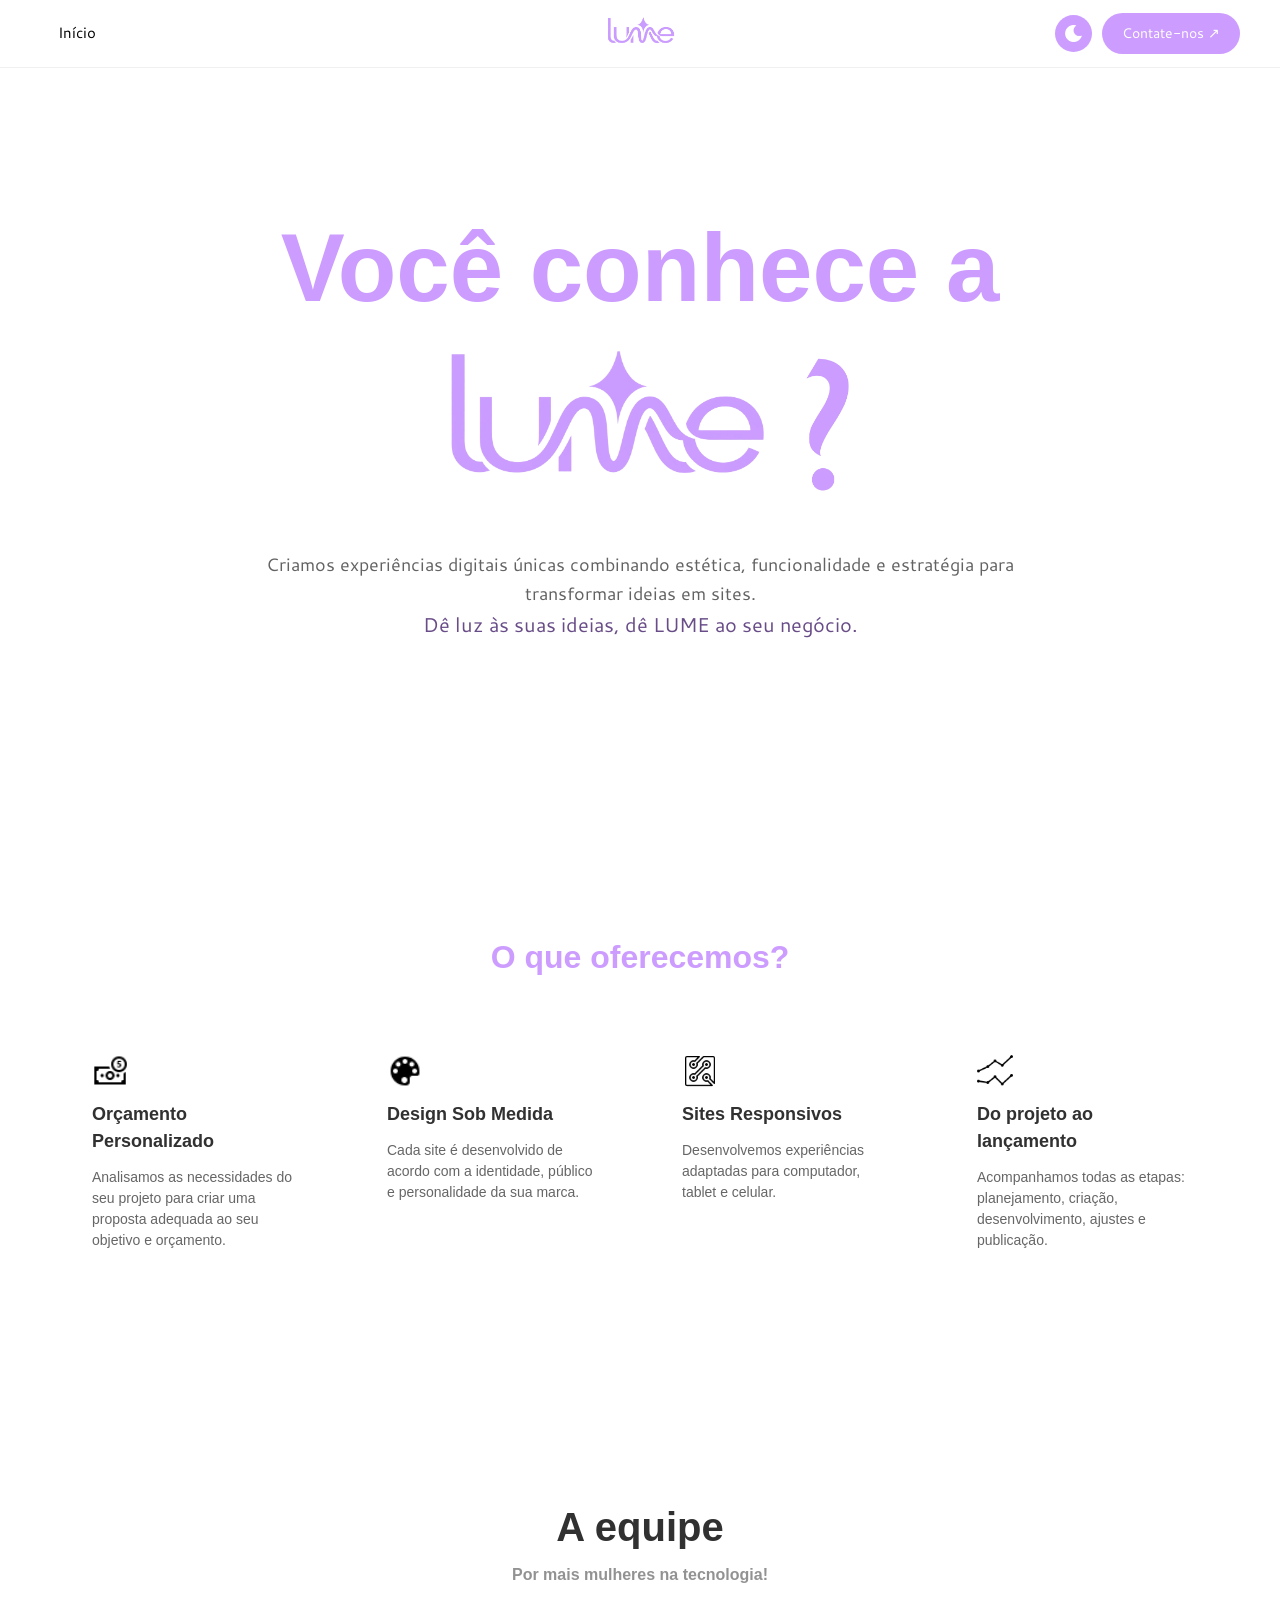
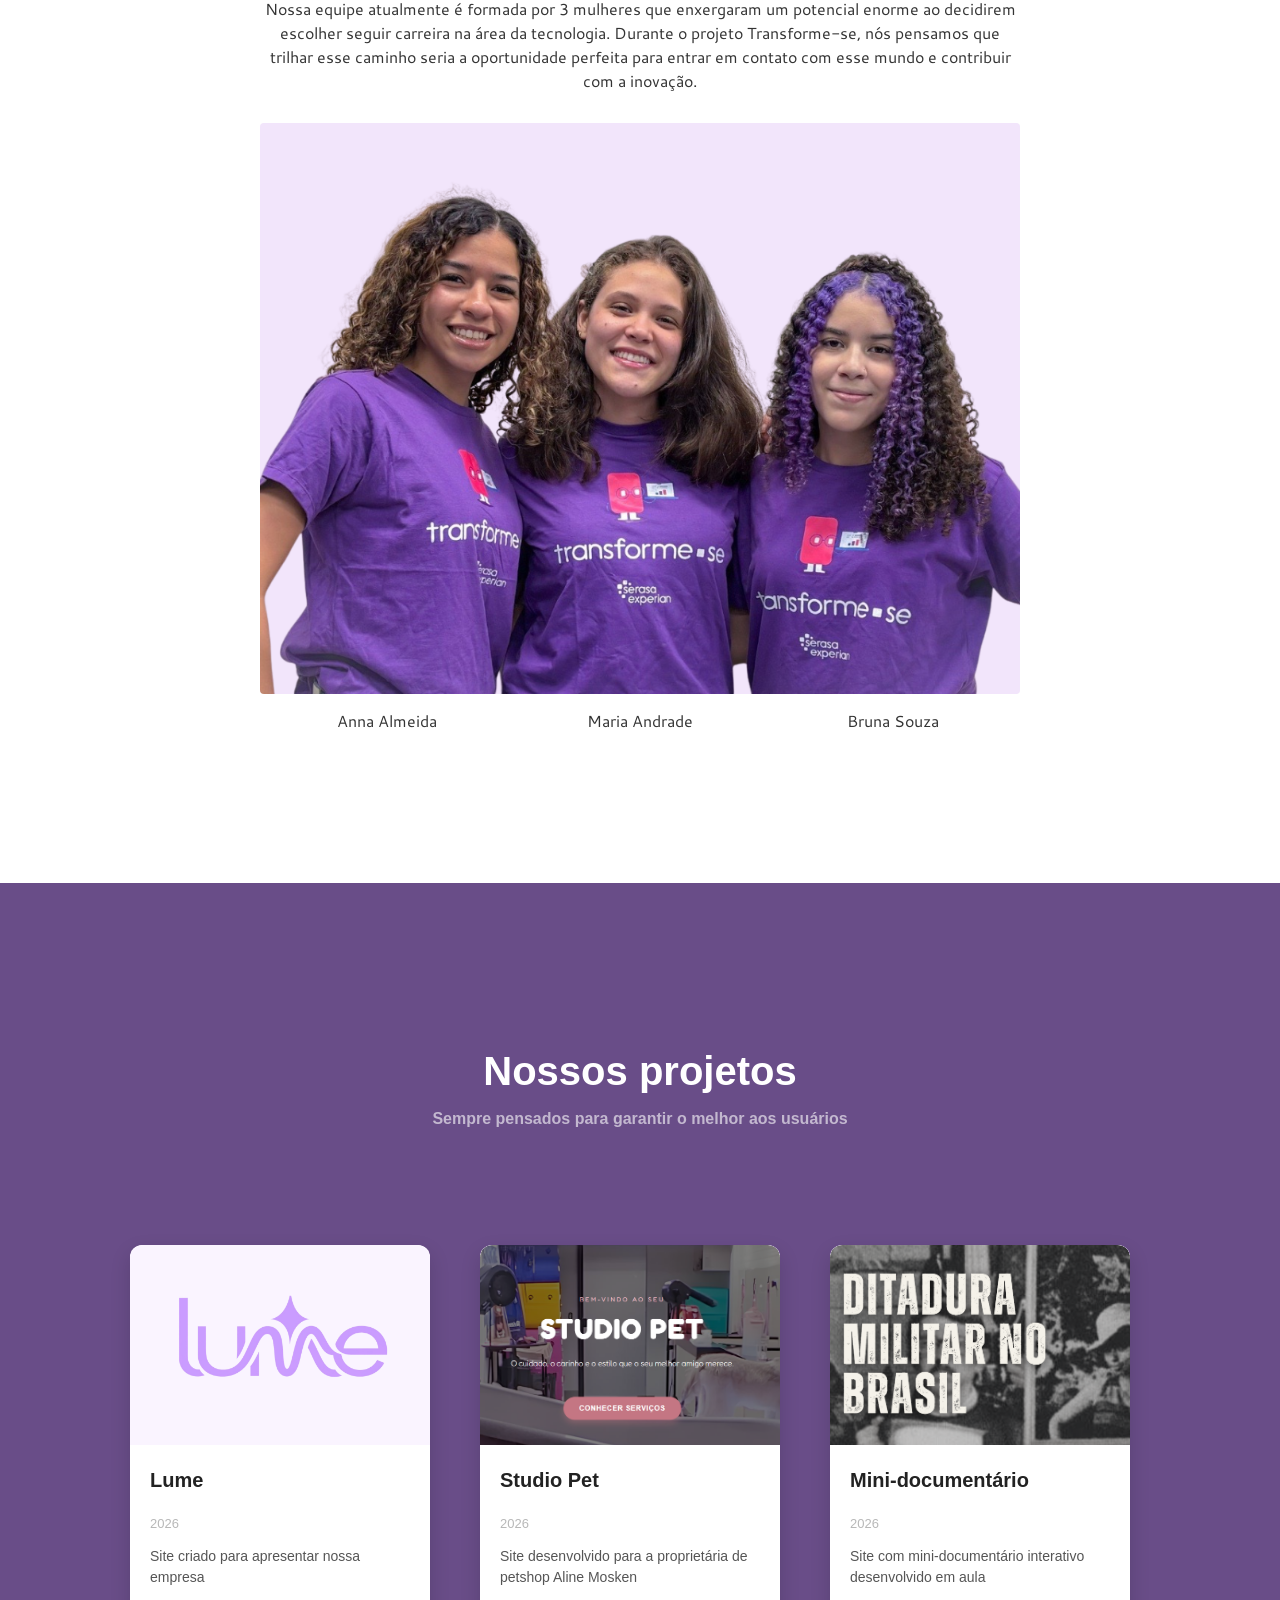
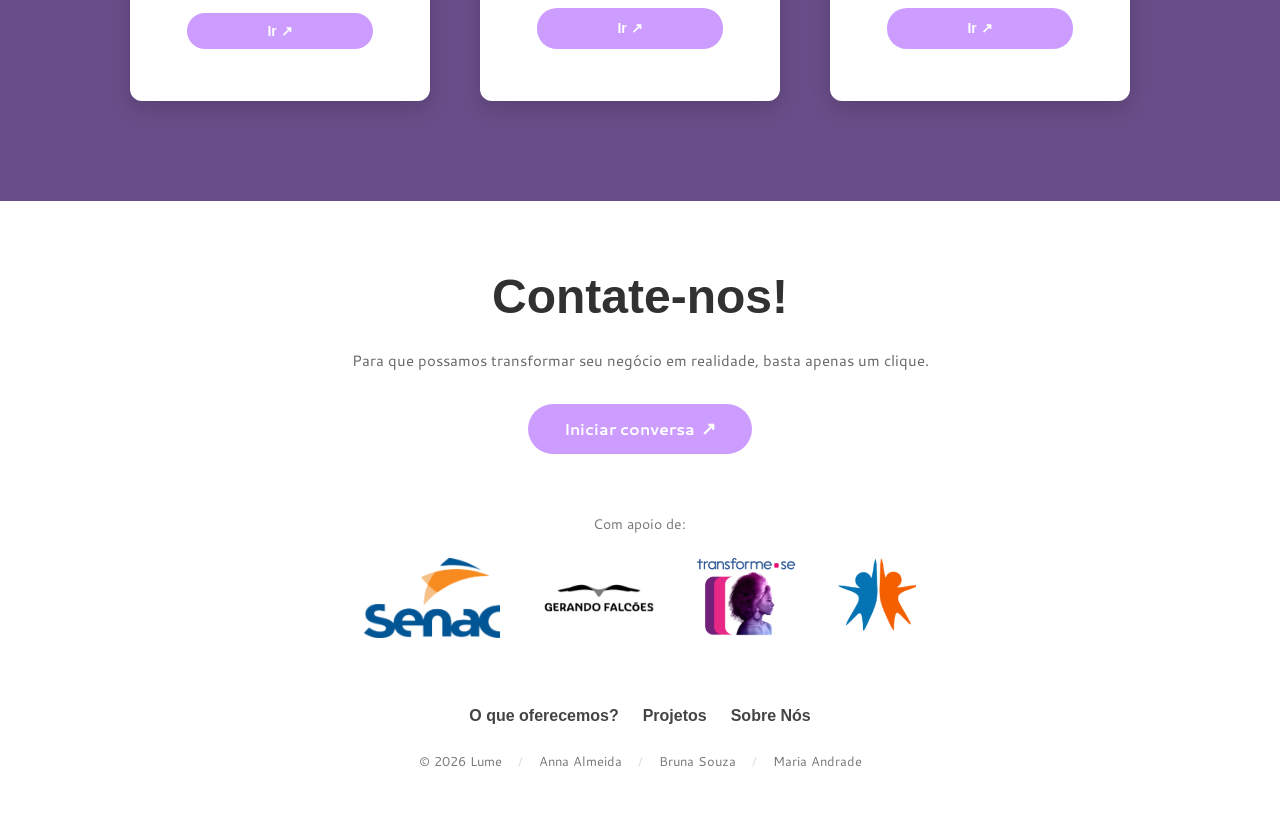
==== commit dab3e524: "att" ====
--- a/index.html
+++ b/index.html
@@ -142,7 +142,21 @@
                 <a href="https://madumariaa.github.io/PI-Senac-Transforme-se/" class="btn">Ir &nearr;</a>
             </div>
         </div>
-    </div>
+
+           <div class="place-card">
+            <div class="img-container">
+                <img src="imagens/ditadurasite.png" alt="Studio Pet" class="img-default" loading="lazy">
+                <img src="imagens/ditadura2.png" alt="Studio Pet Hover" class="img-hover">
+            </div>
+            <div class="place-info">
+                <h4>Mini-documentário</h4>
+                <p class="place-date">2026</p>
+                <p>Site com mini-documentário interativo desenvolvido em aula</p>
+                <a href="https://luanmndz.github.io/Projeto-MiniDocumentario/" class="btn">Ir &nearr;</a>
+            </div>
+        </div>
+
+
   </section>
 
   <footer class="footer-container">
--- a/css/contact.css
+++ b/css/contact.css
@@ -203,24 +203,8 @@
 
 
 /* ==========================================
-   RESPONSIVO (MOBILE)
+   BOTÃO DE VOLTAR (CIRCULAR)
    ========================================== */
-
-@media (max-width: 768px) {
-  .contact-grid,
-  .cartao-contato {
-    flex-direction: column;
-  }
-  
-  .form-row {
-    flex-direction: column;
-  }
-
-  .btn-right {
-    width: 100%;
-  }
-}
-
 
 .btn-icone-voltar {
   display: inline-flex !important;
@@ -236,7 +220,7 @@
   background-color: #CC9CFF !important;
   border: none !important;
   cursor: pointer !important;
-  margin-left: 10px !important;
+  margin-left: 0 !important;
   box-sizing: border-box !important;
   flex-shrink: 0 !important;
   transition: all 0.3s cubic-bezier(0.25, 0.8, 0.25, 1) !important;
@@ -276,16 +260,76 @@
   filter: invert(0) !important;
 }
 
-/* Ajuste no mobile */
+
+/* ==========================================
+   RESPONSIVO (MOBILE)
+   ========================================== */
+
 @media (max-width: 768px) {
-  .btn-icone-voltar {
+  .container {
+    padding: 40px 16px !important;
+  }
+
+  .titulo {
+    font-size: 40px !important;
+  }
+
+  .subtitulo {
+    font-size: 14px !important;
+    margin-bottom: 24px !important;
+  }
+
+  /* Força todo o cartão de contacto a empilhar e centralizar */
+  .cartao-contato {
+    flex-direction: column !important;
+    align-items: center !important;
+    justify-content: center !important;
+    width: 100% !important;
+    gap: 32px !important;
+  }
+
+  /* O formulário ocupa 100% da largura disponível */
+  .formulario {
+    width: 100% !important;
+    flex: none !important;
+  }
+
+  .form-row {
+    flex-direction: column !important;
+    gap: 16px !important;
+  }
+
+  .formulario input {
+    width: 100% !important;
+    box-sizing: border-box !important;
+  }
+
+  /* Botão Enviar fica centralizado e com largura ajustada */
+  .btn,
+  .btn-right {
+    width: 100% !important;
+    align-self: center !important;
+    margin: 8px 0 0 0 !important;
+  }
+
+  /* Bloco de informações de contacto centralizado abaixo do formulário */
+  .infoContato {
+    width: 100% !important;
+    text-align: center !important;
+    padding: 20px 10px !important;
+  }
+
+  /* Ajuste dos botões da navbar no mobile */
+  .btn-icone-voltar,
+  .btn-icone-contraste {
     width: 31px !important;
     height: 31px !important;
     min-width: 31px !important;
     max-width: 31px !important;
-    margin-left: 6px !important;
-  }
-  .icone-voltar {
+  }
+
+  .icone-voltar,
+  .icone-contraste {
     width: 14px !important;
     height: 14px !important;
   }
